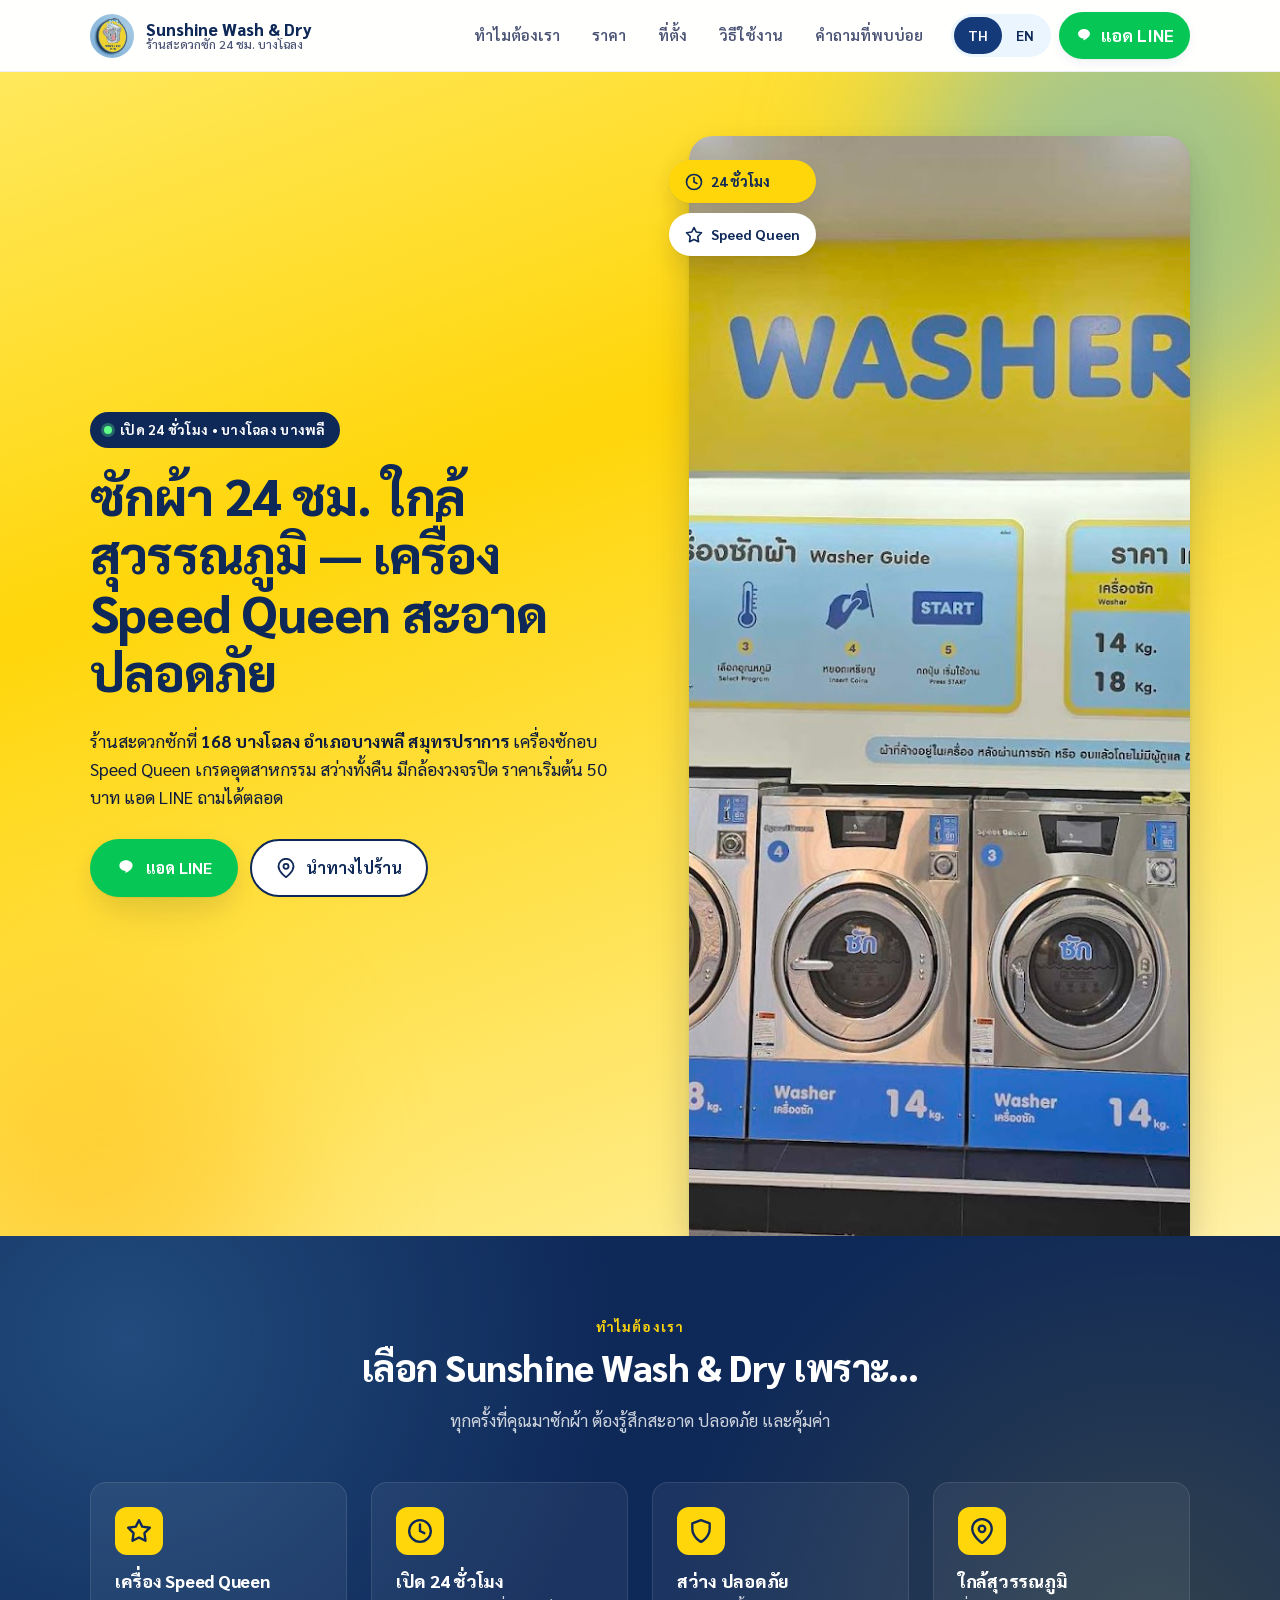
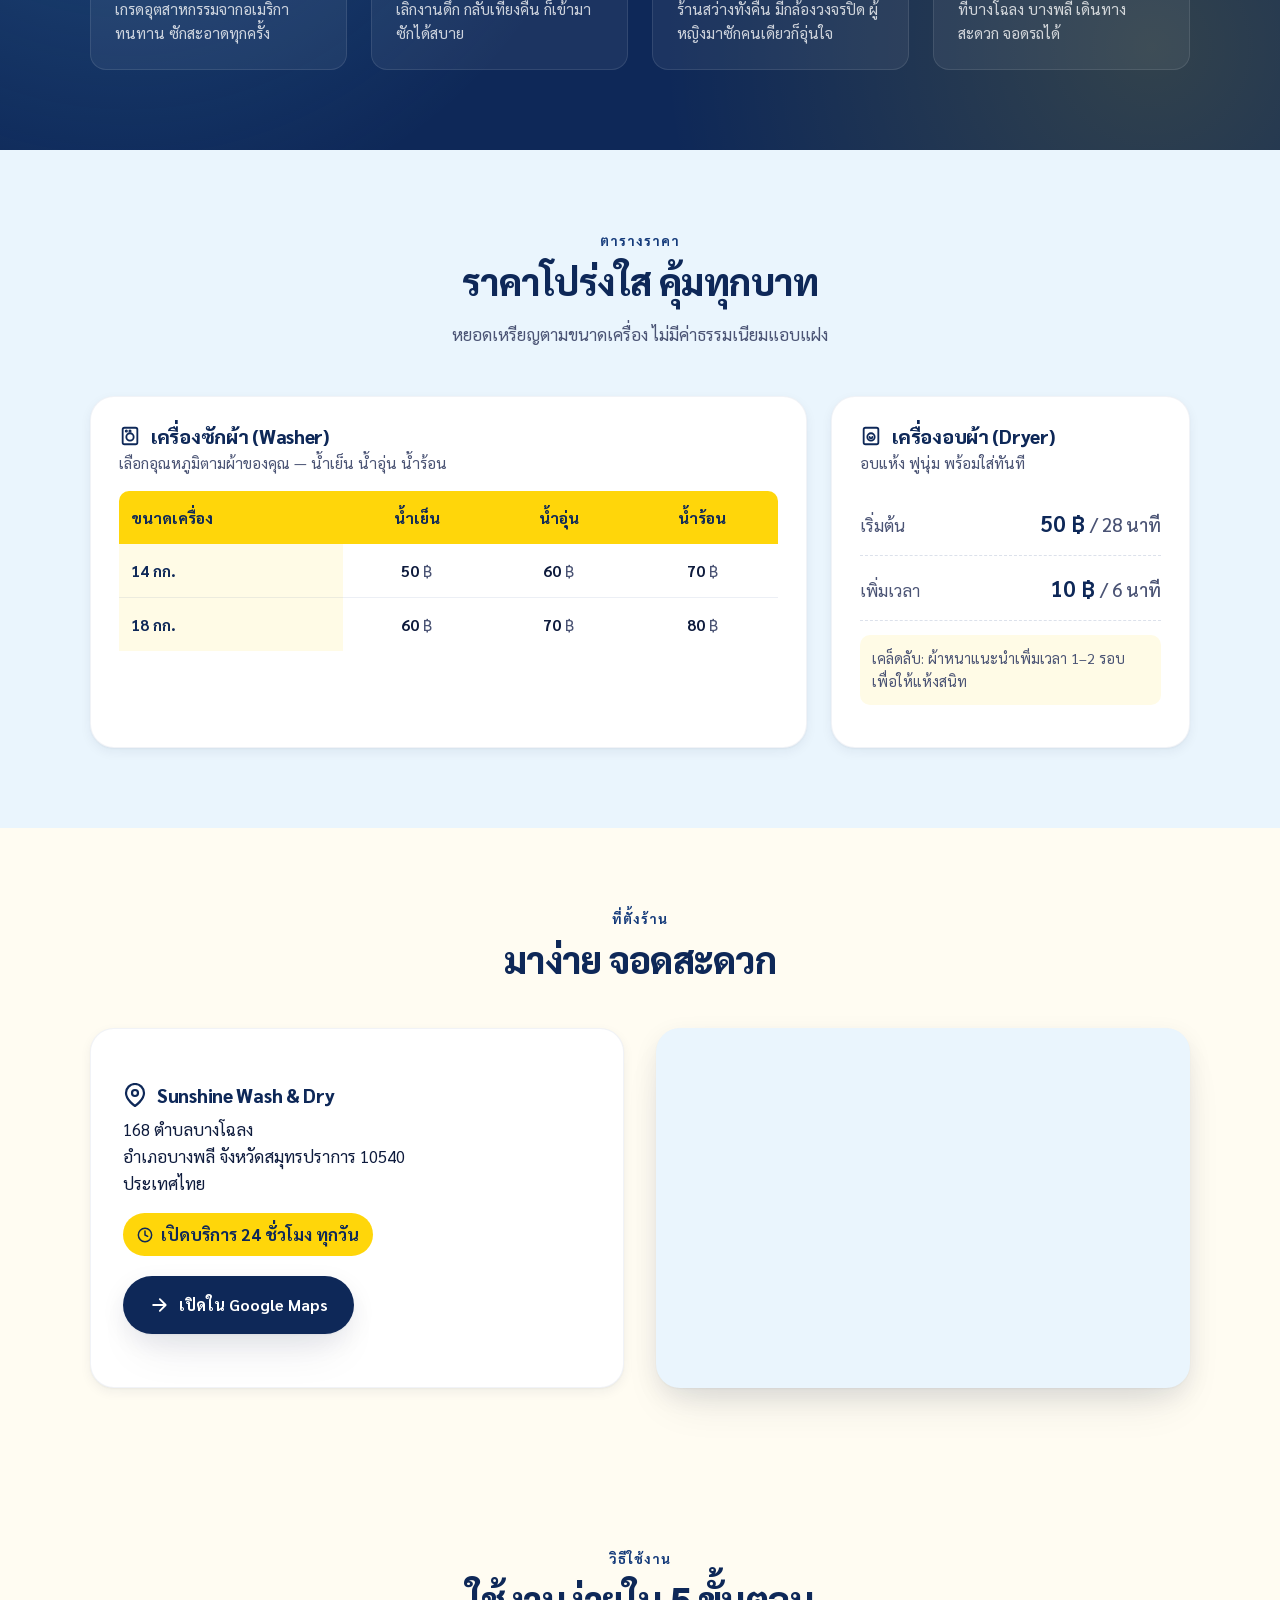
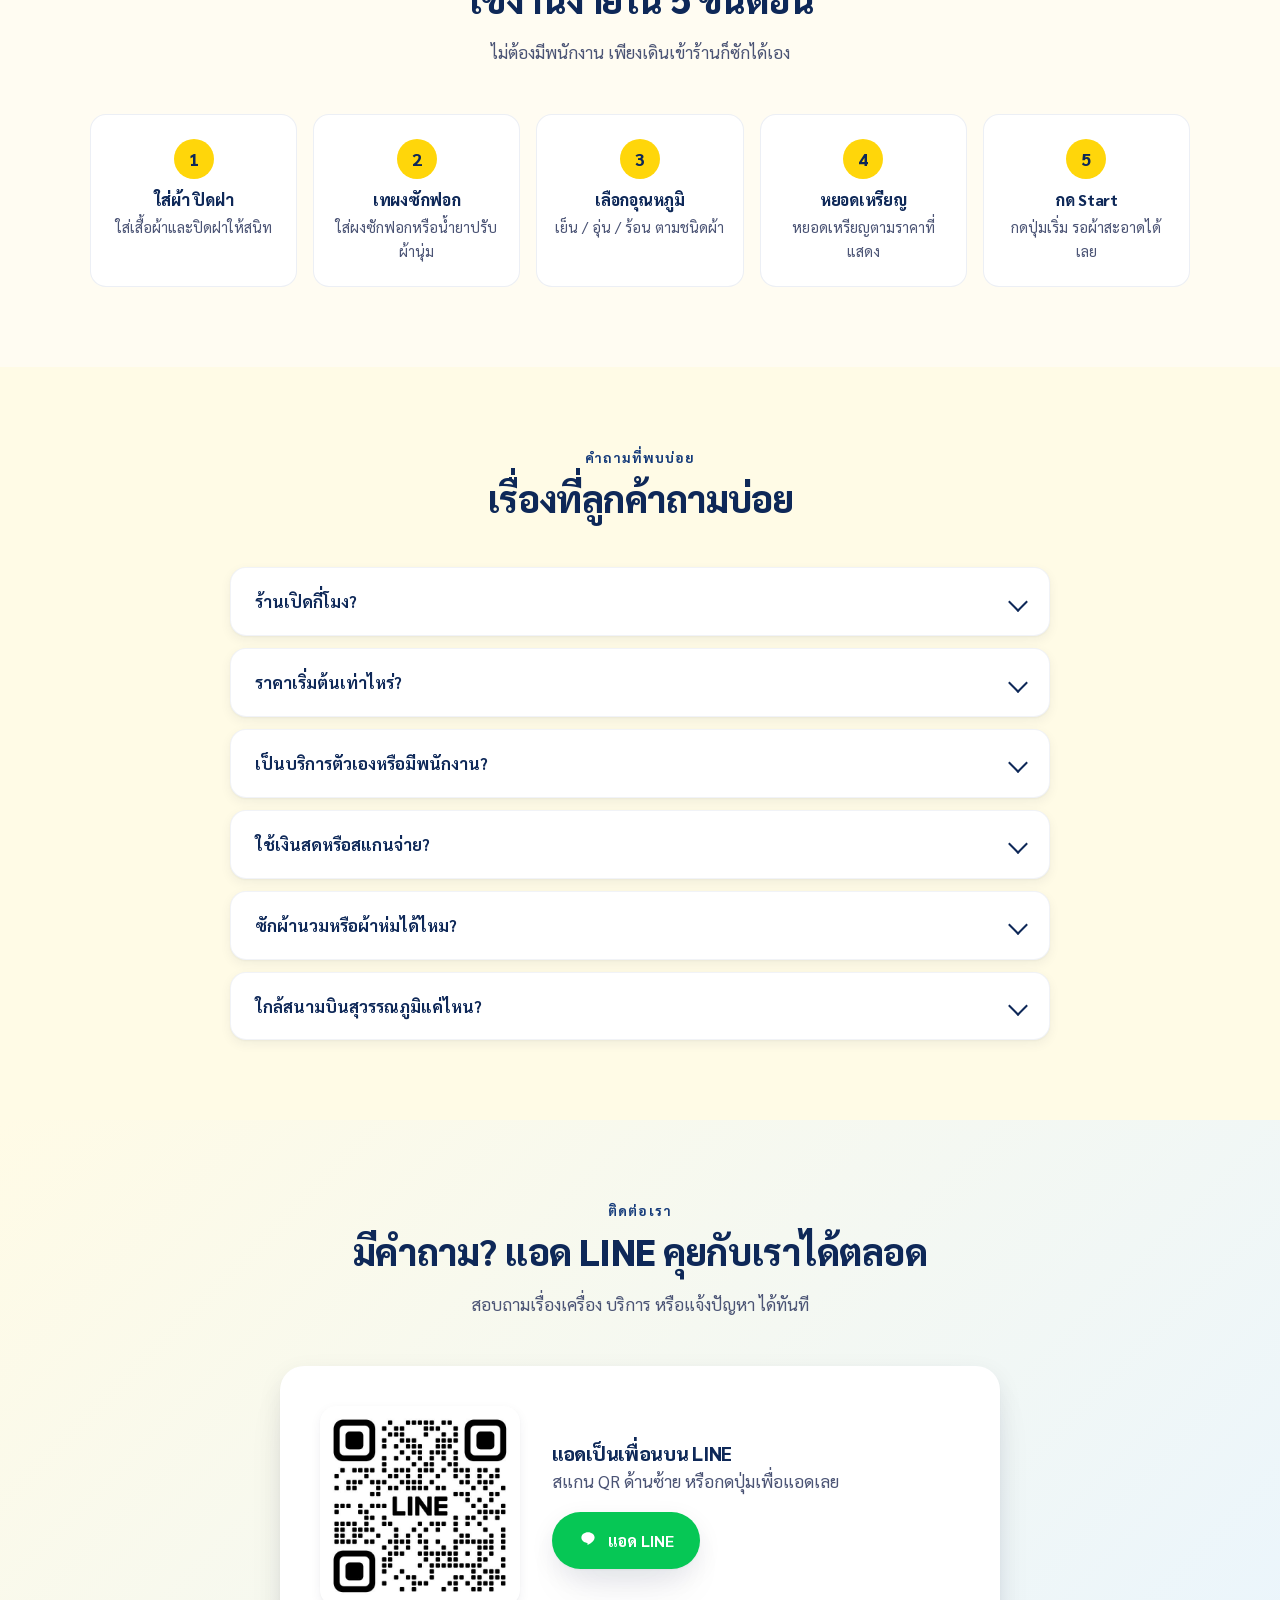
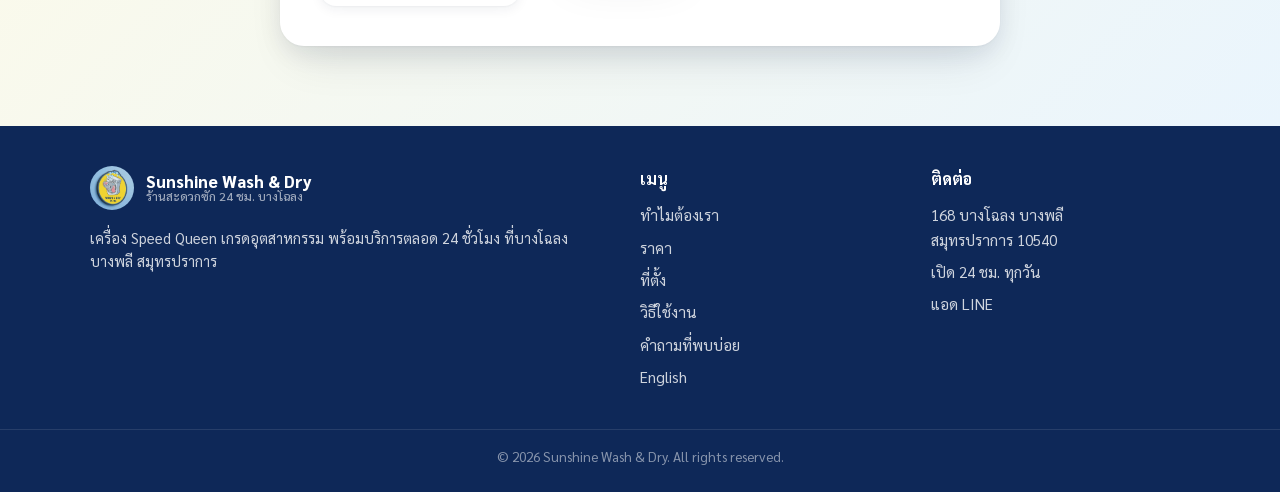
==== index.html @ fe027f1b "Use precise GBP coordinates and Maps share link - Update geo.position, ICBM, and JSON-LD GeoCoordina" ====
<!doctype html>
<html lang="th">
<head>
  <meta charset="utf-8" />
  <meta name="viewport" content="width=device-width, initial-scale=1" />

  <title>ร้านสะดวกซัก 24 ชม. บางโฉลง บางพลี | Sunshine Wash & Dry</title>
  <meta name="description" content="ร้านสะดวกซัก Sunshine Wash & Dry เปิด 24 ชั่วโมง ที่บางโฉลง บางพลี สมุทรปราการ ใกล้สนามบินสุวรรณภูมิ เครื่อง Speed Queen ราคาเริ่ม 50 บาท แอด LINE ได้ทันที" />
  <link rel="canonical" href="https://sunshine-wash-and-dry.cclaundrysystem.com/" />
  <link rel="alternate" hreflang="th" href="https://sunshine-wash-and-dry.cclaundrysystem.com/" />
  <link rel="alternate" hreflang="en" href="https://sunshine-wash-and-dry.cclaundrysystem.com/en/" />
  <link rel="alternate" hreflang="x-default" href="https://sunshine-wash-and-dry.cclaundrysystem.com/" />

  <!-- Geo signals for local SEO -->
  <meta name="geo.region" content="TH-11" />
  <meta name="geo.placename" content="Bang Phli, Samut Prakan" />
  <meta name="geo.position" content="13.6250433;100.726129" />
  <meta name="ICBM" content="13.6250433, 100.726129" />

  <!-- Open Graph -->
  <meta property="og:type" content="business.business" />
  <meta property="og:locale" content="th_TH" />
  <meta property="og:locale:alternate" content="en_US" />
  <meta property="og:title" content="ร้านสะดวกซัก 24 ชม. บางโฉลง บางพลี — Sunshine Wash & Dry" />
  <meta property="og:description" content="เครื่องซักอบผ้า Speed Queen 24 ชั่วโมง ที่บางโฉลง บางพลี สมุทรปราการ ราคาเริ่มต้น 50 บาท" />
  <meta property="og:url" content="https://sunshine-wash-and-dry.cclaundrysystem.com/" />
  <meta property="og:image" content="https://sunshine-wash-and-dry.cclaundrysystem.com/assets/storefront.jpg" />
  <meta property="og:image:width" content="1500" />
  <meta property="og:image:height" content="1100" />
  <meta property="og:site_name" content="Sunshine Wash & Dry" />

  <meta name="twitter:card" content="summary_large_image" />
  <meta name="twitter:title" content="ร้านสะดวกซัก 24 ชม. บางโฉลง บางพลี" />
  <meta name="twitter:description" content="ร้านสะดวกซัก เปิด 24 ชั่วโมง ที่บางโฉลง บางพลี สมุทรปราการ" />
  <meta name="twitter:image" content="https://sunshine-wash-and-dry.cclaundrysystem.com/assets/storefront.jpg" />

  <meta name="theme-color" content="#FFD60A" />
  <link rel="icon" type="image/jpeg" href="/assets/logo.jpg" />
  <link rel="apple-touch-icon" href="/assets/logo.jpg" />

  <!-- Fonts: preload to avoid render-blocking -->
  <link rel="preconnect" href="https://fonts.googleapis.com">
  <link rel="preconnect" href="https://fonts.gstatic.com" crossorigin>
  <link rel="preload" as="style" href="https://fonts.googleapis.com/css2?family=Sarabun:wght@400;600;700;800&display=swap" onload="this.onload=null;this.rel='stylesheet'">
  <noscript><link rel="stylesheet" href="https://fonts.googleapis.com/css2?family=Sarabun:wght@400;600;700;800&display=swap"></noscript>

  <link rel="stylesheet" href="/styles.css" />

  <!-- LocalBusiness JSON-LD -->
  <script type="application/ld+json">
  {
    "@context": "https://schema.org",
    "@type": "LaundryOrDryCleaner",
    "@id": "https://sunshine-wash-and-dry.cclaundrysystem.com/#business",
    "name": "Sunshine Wash & Dry",
    "alternateName": "ร้านสะดวกซัก Sunshine Wash & Dry",
    "image": "https://sunshine-wash-and-dry.cclaundrysystem.com/assets/storefront.jpg",
    "logo": "https://sunshine-wash-and-dry.cclaundrysystem.com/assets/logo.jpg",
    "url": "https://sunshine-wash-and-dry.cclaundrysystem.com/",
    "priceRange": "฿50–฿80",
    "currenciesAccepted": "THB",
    "paymentAccepted": "Cash, Coins",
    "address": {
      "@type": "PostalAddress",
      "streetAddress": "168 Bang Chalong",
      "addressLocality": "Bang Phli",
      "addressRegion": "Samut Prakan",
      "postalCode": "10540",
      "addressCountry": "TH"
    },
    "geo": {
      "@type": "GeoCoordinates",
      "latitude": 13.6250433,
      "longitude": 100.726129
    },
    "areaServed": [
      { "@type": "AdministrativeArea", "name": "Bang Phli District" },
      { "@type": "AdministrativeArea", "name": "Samut Prakan" },
      { "@type": "Place", "name": "Suvarnabhumi Airport" }
    ],
    "openingHoursSpecification": [{
      "@type": "OpeningHoursSpecification",
      "dayOfWeek": ["Monday","Tuesday","Wednesday","Thursday","Friday","Saturday","Sunday"],
      "opens": "00:00",
      "closes": "23:59"
    }],
    "contactPoint": {
      "@type": "ContactPoint",
      "contactType": "customer service",
      "url": "https://lin.ee/V77IMtH",
      "availableLanguage": ["th","en"]
    },
    "sameAs": ["https://lin.ee/V77IMtH"],
    "hasOfferCatalog": {
      "@type": "OfferCatalog",
      "name": "Self-service laundry",
      "itemListElement": [
        { "@type": "Offer", "name": "เครื่องซักผ้า 14 กก. (น้ำเย็น)", "price": "50", "priceCurrency": "THB" },
        { "@type": "Offer", "name": "เครื่องซักผ้า 14 กก. (น้ำอุ่น)", "price": "60", "priceCurrency": "THB" },
        { "@type": "Offer", "name": "เครื่องซักผ้า 14 กก. (น้ำร้อน)", "price": "70", "priceCurrency": "THB" },
        { "@type": "Offer", "name": "เครื่องซักผ้า 18 กก. (น้ำเย็น)", "price": "60", "priceCurrency": "THB" },
        { "@type": "Offer", "name": "เครื่องซักผ้า 18 กก. (น้ำอุ่น)", "price": "70", "priceCurrency": "THB" },
        { "@type": "Offer", "name": "เครื่องซักผ้า 18 กก. (น้ำร้อน)", "price": "80", "priceCurrency": "THB" },
        { "@type": "Offer", "name": "เครื่องอบผ้า 28 นาที", "price": "50", "priceCurrency": "THB" }
      ]
    }
  }
  </script>

  <script type="application/ld+json">
  {
    "@context": "https://schema.org",
    "@type": "FAQPage",
    "mainEntity": [
      { "@type": "Question", "name": "ร้านเปิดกี่โมง?", "acceptedAnswer": { "@type": "Answer", "text": "เปิดให้บริการ 24 ชั่วโมง ทุกวัน ไม่มีวันหยุด สามารถเดินเข้ามาใช้บริการได้ตลอดเวลา" } },
      { "@type": "Question", "name": "ราคาเริ่มต้นเท่าไหร่?", "acceptedAnswer": { "@type": "Answer", "text": "เครื่องซักผ้า 14 กก. น้ำเย็น เริ่มต้น 50 บาท เครื่องอบผ้า 50 บาท ต่อ 28 นาที" } },
      { "@type": "Question", "name": "เป็นบริการตัวเองหรือมีพนักงาน?", "acceptedAnswer": { "@type": "Answer", "text": "เป็นร้านสะดวกซักแบบบริการตัวเอง 100% ไม่มีพนักงานประจำ ใช้งานง่ายตามขั้นตอนบนเครื่อง หากมีปัญหาแอด LINE สอบถามได้ทันที" } },
      { "@type": "Question", "name": "ใช้เงินสดหรือสแกนจ่าย?", "acceptedAnswer": { "@type": "Answer", "text": "เครื่องเป็นแบบหยอดเหรียญ ใช้เหรียญ 5 และ 10 บาท สามารถสอบถามวิธีแลกเหรียญได้ทาง LINE" } },
      { "@type": "Question", "name": "ซักผ้านวมหรือผ้าห่มได้ไหม?", "acceptedAnswer": { "@type": "Answer", "text": "ได้ แนะนำใช้เครื่องขนาด 18 กก. สำหรับผ้านวมและผ้าห่ม เพื่อให้สะอาดและกระจายตัวได้ดี" } },
      { "@type": "Question", "name": "ใกล้สนามบินสุวรรณภูมิแค่ไหน?", "acceptedAnswer": { "@type": "Answer", "text": "ร้านอยู่ที่บางโฉลง อำเภอบางพลี ขับรถจากสนามบินสุวรรณภูมิประมาณ 15 นาที สะดวกสำหรับนักเดินทางและพนักงานสายการบิน" } }
    ]
  }
  </script>
</head>
<body>

<!-- SVG sprite (defined once, reused via <use>) -->
<svg class="icon-svg" xmlns="http://www.w3.org/2000/svg" aria-hidden="true">
  <symbol id="i-line" viewBox="0 0 24 24"><path fill="currentColor" d="M19.952 9.114c0-3.553-3.563-6.444-7.946-6.444-4.382 0-7.945 2.891-7.945 6.444 0 3.184 2.825 5.85 6.64 6.355.259.056.61.17.7.39.08.2.052.512.026.715l-.114.683c-.034.2-.16.789.69.43.85-.358 4.587-2.704 6.255-4.628 1.151-1.262 1.694-2.541 1.694-3.945z"/></symbol>
  <symbol id="i-clock" viewBox="0 0 24 24" fill="none" stroke="currentColor" stroke-width="2.2" stroke-linecap="round"><circle cx="12" cy="12" r="10"/><path d="M12 6v6l4 2"/></symbol>
  <symbol id="i-pin" viewBox="0 0 24 24" fill="none" stroke="currentColor" stroke-width="2.2" stroke-linecap="round" stroke-linejoin="round"><path d="M21 10c0 7-9 13-9 13S3 17 3 10a9 9 0 1 1 18 0z"/><circle cx="12" cy="10" r="3"/></symbol>
  <symbol id="i-star" viewBox="0 0 24 24" fill="none" stroke="currentColor" stroke-width="2.2" stroke-linecap="round" stroke-linejoin="round"><path d="M12 2l3 6 7 1-5 5 1 7-6-3-6 3 1-7-5-5 7-1 3-6z"/></symbol>
  <symbol id="i-shield" viewBox="0 0 24 24" fill="none" stroke="currentColor" stroke-width="2.2" stroke-linecap="round" stroke-linejoin="round"><path d="M12 22s8-4 8-12V5l-8-3-8 3v5c0 8 8 12 8 12z"/></symbol>
  <symbol id="i-arrow" viewBox="0 0 24 24" fill="none" stroke="currentColor" stroke-width="2.2" stroke-linecap="round" stroke-linejoin="round"><path d="M5 12h14M13 5l7 7-7 7"/></symbol>
  <symbol id="i-menu" viewBox="0 0 24 24" fill="none" stroke="currentColor" stroke-width="2.4" stroke-linecap="round"><path d="M4 6h16M4 12h16M4 18h16"/></symbol>
  <symbol id="i-washer" viewBox="0 0 24 24" fill="none" stroke="currentColor" stroke-width="2" stroke-linecap="round" stroke-linejoin="round"><rect x="4" y="3" width="16" height="18" rx="2"/><circle cx="12" cy="13" r="4"/><circle cx="8" cy="6.5" r=".7" fill="currentColor"/><circle cx="12" cy="6.5" r=".7" fill="currentColor"/></symbol>
  <symbol id="i-dryer" viewBox="0 0 24 24" fill="none" stroke="currentColor" stroke-width="2" stroke-linecap="round" stroke-linejoin="round"><rect x="4" y="3" width="16" height="18" rx="2"/><circle cx="12" cy="13" r="4"/><path d="M10.5 13a1.5 1.5 0 0 0 3 0"/></symbol>
</svg>

<header class="site-header">
  <div class="container">
    <a class="brand" href="/" aria-label="Sunshine Wash & Dry หน้าแรก">
      <img src="/assets/logo.jpg" alt="โลโก้ Sunshine Wash & Dry ร้านสะดวกซัก บางโฉลง" width="44" height="44" />
      <div class="brand-name">Sunshine Wash & Dry<small>ร้านสะดวกซัก 24 ชม. บางโฉลง</small></div>
    </a>

    <nav class="nav" aria-label="เมนูหลัก">
      <div class="nav-links">
        <a href="#why">ทำไมต้องเรา</a>
        <a href="#pricing">ราคา</a>
        <a href="#location">ที่ตั้ง</a>
        <a href="#how">วิธีใช้งาน</a>
        <a href="#faq">คำถามที่พบบ่อย</a>
      </div>
      <div class="nav-cta-wrap">
        <div class="lang-switch" role="group" aria-label="เลือกภาษา">
          <a href="/" class="is-active" hreflang="th">TH</a>
          <a href="/en/" hreflang="en">EN</a>
        </div>
        <a class="cta-line" href="https://lin.ee/V77IMtH" target="_blank" rel="noopener">
          <svg aria-hidden="true"><use href="#i-line"/></svg>
          แอด LINE
        </a>
        <button class="menu-toggle" aria-label="เปิดเมนู" aria-expanded="false">
          <svg aria-hidden="true"><use href="#i-menu"/></svg>
        </button>
      </div>
    </nav>
  </div>
</header>

<main>
  <!-- HERO -->
  <section class="hero">
    <div class="container">
      <div class="hero-content">
        <span class="eyebrow"><span class="dot"></span> เปิด 24 ชั่วโมง • บางโฉลง บางพลี</span>
        <h1>ซักผ้า 24 ชม. ใกล้สุวรรณภูมิ — เครื่อง Speed Queen สะอาด ปลอดภัย</h1>
        <p class="lead">ร้านสะดวกซักที่ <strong>168 บางโฉลง อำเภอบางพลี สมุทรปราการ</strong> เครื่องซักอบ Speed Queen เกรดอุตสาหกรรม สว่างทั้งคืน มีกล้องวงจรปิด ราคาเริ่มต้น 50 บาท แอด LINE ถามได้ตลอด</p>
        <div class="hero-ctas">
          <a class="btn btn-line" href="https://lin.ee/V77IMtH" target="_blank" rel="noopener">
            <svg aria-hidden="true"><use href="#i-line"/></svg>
            แอด LINE
          </a>
          <a class="btn btn-outline" href="#location">
            <svg aria-hidden="true"><use href="#i-pin"/></svg>
            นำทางไปร้าน
          </a>
        </div>
      </div>

      <div class="hero-image">
        <div class="hero-badges">
          <span class="badge yellow"><svg aria-hidden="true"><use href="#i-clock"/></svg>24 ชั่วโมง</span>
          <span class="badge"><svg aria-hidden="true"><use href="#i-star"/></svg>Speed Queen</span>
        </div>
        <img src="/assets/storefront.jpg" alt="เครื่องซักผ้า Speed Queen ภายในร้าน Sunshine Wash & Dry บางโฉลง บางพลี" width="1500" height="1100" loading="eager" fetchpriority="high" />
      </div>
    </div>
  </section>

  <!-- WHY US (moved up — trust before mechanics) -->
  <section id="why" class="why">
    <div class="container">
      <div class="section-head">
        <div class="kicker">ทำไมต้องเรา</div>
        <h2>เลือก Sunshine Wash & Dry เพราะ…</h2>
        <p>ทุกครั้งที่คุณมาซักผ้า ต้องรู้สึกสะอาด ปลอดภัย และคุ้มค่า</p>
      </div>
      <div class="why-grid">
        <div class="feature">
          <div class="icon"><svg aria-hidden="true"><use href="#i-star"/></svg></div>
          <h3>เครื่อง Speed Queen</h3>
          <p>เกรดอุตสาหกรรมจากอเมริกา ทนทาน ซักสะอาดทุกครั้ง</p>
        </div>
        <div class="feature">
          <div class="icon"><svg aria-hidden="true"><use href="#i-clock"/></svg></div>
          <h3>เปิด 24 ชั่วโมง</h3>
          <p>เลิกงานดึก กลับเที่ยงคืน ก็เข้ามาซักได้สบาย</p>
        </div>
        <div class="feature">
          <div class="icon"><svg aria-hidden="true"><use href="#i-shield"/></svg></div>
          <h3>สว่าง ปลอดภัย</h3>
          <p>ร้านสว่างทั้งคืน มีกล้องวงจรปิด ผู้หญิงมาซักคนเดียวก็อุ่นใจ</p>
        </div>
        <div class="feature">
          <div class="icon"><svg aria-hidden="true"><use href="#i-pin"/></svg></div>
          <h3>ใกล้สุวรรณภูมิ</h3>
          <p>ที่บางโฉลง บางพลี เดินทางสะดวก จอดรถได้</p>
        </div>
      </div>
    </div>
  </section>

  <!-- PRICING -->
  <section id="pricing" class="pricing">
    <div class="container">
      <div class="section-head">
        <div class="kicker">ตารางราคา</div>
        <h2>ราคาโปร่งใส คุ้มทุกบาท</h2>
        <p>หยอดเหรียญตามขนาดเครื่อง ไม่มีค่าธรรมเนียมแอบแฝง</p>
      </div>

      <div class="pricing-grid">
        <div class="price-card">
          <h3><svg width="22" height="22" aria-hidden="true"><use href="#i-washer"/></svg> เครื่องซักผ้า (Washer)</h3>
          <p class="sub">เลือกอุณหภูมิตามผ้าของคุณ — น้ำเย็น น้ำอุ่น น้ำร้อน</p>
          <table class="price-table">
            <thead>
              <tr><th>ขนาดเครื่อง</th><th>น้ำเย็น</th><th>น้ำอุ่น</th><th>น้ำร้อน</th></tr>
            </thead>
            <tbody>
              <tr><td>14 กก.</td><td><span class="baht">50</span></td><td><span class="baht">60</span></td><td><span class="baht">70</span></td></tr>
              <tr><td>18 กก.</td><td><span class="baht">60</span></td><td><span class="baht">70</span></td><td><span class="baht">80</span></td></tr>
            </tbody>
          </table>
        </div>

        <div class="price-card dryer-card">
          <h3><svg width="22" height="22" aria-hidden="true"><use href="#i-dryer"/></svg> เครื่องอบผ้า (Dryer)</h3>
          <p class="sub">อบแห้ง ฟูนุ่ม พร้อมใส่ทันที</p>
          <div class="dryer-row">
            <span>เริ่มต้น</span>
            <strong>50 ฿ <small style="font-weight:500;color:var(--ink-soft);">/ 28 นาที</small></strong>
          </div>
          <div class="dryer-row">
            <span>เพิ่มเวลา</span>
            <strong>10 ฿ <small style="font-weight:500;color:var(--ink-soft);">/ 6 นาที</small></strong>
          </div>
          <p class="dryer-note">เคล็ดลับ: ผ้าหนาแนะนำเพิ่มเวลา 1–2 รอบ เพื่อให้แห้งสนิท</p>
        </div>
      </div>
    </div>
  </section>

  <!-- LOCATION -->
  <section id="location">
    <div class="container">
      <div class="section-head">
        <div class="kicker">ที่ตั้งร้าน</div>
        <h2>มาง่าย จอดสะดวก</h2>
      </div>

      <div class="location-grid">
        <div class="location-info">
          <h3><svg width="24" height="24" aria-hidden="true"><use href="#i-pin"/></svg> Sunshine Wash & Dry</h3>
          <p class="address">
            168 ตำบลบางโฉลง<br />
            อำเภอบางพลี จังหวัดสมุทรปราการ 10540<br />
            ประเทศไทย
          </p>
          <span class="hours"><svg width="16" height="16" aria-hidden="true"><use href="#i-clock"/></svg> เปิดบริการ 24 ชั่วโมง ทุกวัน</span>
          <div>
            <a class="btn btn-primary" href="https://maps.app.goo.gl/qasTNTg1pb59pZQq6" target="_blank" rel="noopener">
              <svg aria-hidden="true"><use href="#i-arrow"/></svg> เปิดใน Google Maps
            </a>
          </div>
        </div>
        <div class="map-embed">
          <iframe
            src="https://www.google.com/maps?q=13.6250433,100.726129+(Sunshine+Wash+%26+Dry)&output=embed"
            loading="lazy" referrerpolicy="no-referrer-when-downgrade"
            title="แผนที่ Sunshine Wash & Dry บางโฉลง บางพลี สมุทรปราการ"
            allowfullscreen></iframe>
        </div>
      </div>
    </div>
  </section>

  <!-- HOW IT WORKS -->
  <section id="how">
    <div class="container">
      <div class="section-head">
        <div class="kicker">วิธีใช้งาน</div>
        <h2>ใช้งานง่ายใน 5 ขั้นตอน</h2>
        <p>ไม่ต้องมีพนักงาน เพียงเดินเข้าร้านก็ซักได้เอง</p>
      </div>
      <div class="steps">
        <div class="step"><div class="step-num">1</div><h3>ใส่ผ้า ปิดฝา</h3><p>ใส่เสื้อผ้าและปิดฝาให้สนิท</p></div>
        <div class="step"><div class="step-num">2</div><h3>เทผงซักฟอก</h3><p>ใส่ผงซักฟอกหรือน้ำยาปรับผ้านุ่ม</p></div>
        <div class="step"><div class="step-num">3</div><h3>เลือกอุณหภูมิ</h3><p>เย็น / อุ่น / ร้อน ตามชนิดผ้า</p></div>
        <div class="step"><div class="step-num">4</div><h3>หยอดเหรียญ</h3><p>หยอดเหรียญตามราคาที่แสดง</p></div>
        <div class="step"><div class="step-num">5</div><h3>กด Start</h3><p>กดปุ่มเริ่ม รอผ้าสะอาดได้เลย</p></div>
      </div>
    </div>
  </section>

  <!-- FAQ -->
  <section id="faq" class="faq">
    <div class="container">
      <div class="section-head">
        <div class="kicker">คำถามที่พบบ่อย</div>
        <h2>เรื่องที่ลูกค้าถามบ่อย</h2>
      </div>
      <div class="faq-list">
        <details class="faq-item"><summary>ร้านเปิดกี่โมง?</summary><div class="answer">เปิดให้บริการ 24 ชั่วโมง ทุกวัน ไม่มีวันหยุด สามารถเดินเข้ามาใช้บริการได้ตลอดเวลา</div></details>
        <details class="faq-item"><summary>ราคาเริ่มต้นเท่าไหร่?</summary><div class="answer">เครื่องซักผ้า 14 กก. น้ำเย็น เริ่มต้น 50 บาท เครื่องอบผ้า 50 บาทต่อ 28 นาที ดูตารางราคาเต็มในส่วน <a href="#pricing">ราคา</a></div></details>
        <details class="faq-item"><summary>เป็นบริการตัวเองหรือมีพนักงาน?</summary><div class="answer">เป็นร้านสะดวกซักแบบบริการตัวเอง 100% ไม่มีพนักงานประจำ ใช้งานง่ายตามขั้นตอนบนเครื่อง หากมีปัญหา <a href="https://lin.ee/V77IMtH" target="_blank" rel="noopener">แอด LINE</a> สอบถามได้ทันที</div></details>
        <details class="faq-item"><summary>ใช้เงินสดหรือสแกนจ่าย?</summary><div class="answer">เครื่องเป็นแบบหยอดเหรียญ ใช้เหรียญ 5 และ 10 บาท สามารถสอบถามวิธีแลกเหรียญได้ทาง LINE</div></details>
        <details class="faq-item"><summary>ซักผ้านวมหรือผ้าห่มได้ไหม?</summary><div class="answer">ได้ แนะนำใช้เครื่องขนาด 18 กก. สำหรับผ้านวมและผ้าห่ม เพื่อให้สะอาดและกระจายตัวได้ดี</div></details>
        <details class="faq-item"><summary>ใกล้สนามบินสุวรรณภูมิแค่ไหน?</summary><div class="answer">ร้านอยู่ที่บางโฉลง อำเภอบางพลี ขับรถจากสนามบินสุวรรณภูมิประมาณ 15 นาที สะดวกสำหรับนักเดินทางและพนักงานสายการบิน</div></details>
      </div>
    </div>
  </section>

  <!-- CONTACT -->
  <section id="contact" class="contact">
    <div class="container">
      <div class="section-head">
        <div class="kicker">ติดต่อเรา</div>
        <h2>มีคำถาม? แอด LINE คุยกับเราได้ตลอด</h2>
        <p>สอบถามเรื่องเครื่อง บริการ หรือแจ้งปัญหา ได้ทันที</p>
      </div>
      <div class="contact-card">
        <img class="contact-qr" src="/assets/line-qr.jpg" alt="QR Code สำหรับแอด Sunshine Wash & Dry บน LINE" width="200" height="200" loading="lazy" />
        <div>
          <h3>แอดเป็นเพื่อนบน LINE</h3>
          <p>สแกน QR ด้านซ้าย หรือกดปุ่มเพื่อแอดเลย</p>
          <a class="btn btn-line" href="https://lin.ee/V77IMtH" target="_blank" rel="noopener">
            <svg aria-hidden="true"><use href="#i-line"/></svg>
            แอด LINE
          </a>
        </div>
      </div>
    </div>
  </section>
</main>

<footer class="site-footer">
  <div class="container">
    <div>
      <a class="brand" href="/">
        <img src="/assets/logo.jpg" alt="โลโก้ Sunshine Wash & Dry" width="44" height="44" />
        <div class="brand-name">Sunshine Wash & Dry<small>ร้านสะดวกซัก 24 ชม. บางโฉลง</small></div>
      </a>
      <p style="margin-top: 16px; font-size: 0.92rem;">เครื่อง Speed Queen เกรดอุตสาหกรรม พร้อมบริการตลอด 24 ชั่วโมง ที่บางโฉลง บางพลี สมุทรปราการ</p>
    </div>
    <div>
      <h4>เมนู</h4>
      <ul>
        <li><a href="#why">ทำไมต้องเรา</a></li>
        <li><a href="#pricing">ราคา</a></li>
        <li><a href="#location">ที่ตั้ง</a></li>
        <li><a href="#how">วิธีใช้งาน</a></li>
        <li><a href="#faq">คำถามที่พบบ่อย</a></li>
        <li><a href="/en/">English</a></li>
      </ul>
    </div>
    <div>
      <h4>ติดต่อ</h4>
      <ul>
        <li>168 บางโฉลง บางพลี<br />สมุทรปราการ 10540</li>
        <li>เปิด 24 ชม. ทุกวัน</li>
        <li><a href="https://lin.ee/V77IMtH" target="_blank" rel="noopener">แอด LINE</a></li>
      </ul>
    </div>
  </div>
  <div class="copyright">© 2026 Sunshine Wash & Dry. All rights reserved.</div>
</footer>

<!-- Sticky mobile CTA bar (hidden on desktop) -->
<div class="mobile-cta" role="region" aria-label="ติดต่อด่วน">
  <div class="mobile-cta-inner">
    <a class="btn btn-line" href="https://lin.ee/V77IMtH" target="_blank" rel="noopener">
      <svg aria-hidden="true"><use href="#i-line"/></svg> แอด LINE
    </a>
    <a class="btn btn-outline" href="https://maps.app.goo.gl/qasTNTg1pb59pZQq6" target="_blank" rel="noopener">
      <svg aria-hidden="true"><use href="#i-pin"/></svg> นำทาง
    </a>
  </div>
</div>

<script src="/script.js" defer></script>
</body>
</html>
---- styles.css ----
/* Sunshine Wash & Dry — design tokens pulled from the storefront photo */
:root {
  --yellow: #FFD60A;
  --yellow-soft: #FFF1A8;
  --yellow-bg: #FFFBE6;
  --blue: #143A7A;
  --blue-deep: #0E2858;
  --blue-light: #5BB6E8;
  --blue-bg: #EAF5FD;
  --ink: #0E1B3D;
  --ink-soft: #4A5374;
  --paper: #FFFCF2;
  --white: #ffffff;
  --line-green: #06C755;
  --shadow-sm: 0 1px 2px rgba(14, 27, 61, 0.04), 0 4px 12px rgba(14, 27, 61, 0.06);
  --shadow-md: 0 1px 2px rgba(14, 27, 61, 0.04), 0 8px 24px rgba(14, 27, 61, 0.08), 0 24px 48px -16px rgba(14, 27, 61, 0.12);
  --shadow-lg: 0 2px 4px rgba(14, 27, 61, 0.06), 0 12px 32px rgba(14, 27, 61, 0.10), 0 32px 64px -20px rgba(14, 27, 61, 0.18);
  --radius: 16px;
  --radius-lg: 24px;
  --max-w: 1140px;
  --font-th: 'Sarabun', 'Noto Sans Thai', system-ui, -apple-system, sans-serif;
  --font-en: 'Inter', system-ui, -apple-system, 'Segoe UI', Roboto, sans-serif;
}

* { box-sizing: border-box; }
html { scroll-behavior: smooth; -webkit-text-size-adjust: 100%; }
body {
  margin: 0;
  font-family: var(--font-th);
  color: var(--ink);
  background: var(--paper);
  line-height: 1.6;
  font-size: 17px;
  -webkit-font-smoothing: antialiased;
}
html[lang="en"] body { font-family: var(--font-en); }
img { max-width: 100%; display: block; }
a { color: var(--blue); text-decoration: none; }
a:hover { color: var(--blue-deep); }
h1, h2, h3 { font-weight: 800; line-height: 1.15; color: var(--blue-deep); margin: 0 0 0.5em; letter-spacing: -0.015em; }
h1 { font-size: clamp(1.9rem, 5vw, 3.2rem); }
h2 { font-size: clamp(1.5rem, 3.4vw, 2.3rem); }
h3 { font-size: 1.2rem; }
p { margin: 0 0 1em; }

.container { max-width: var(--max-w); margin: 0 auto; padding: 0 20px; }

/* Focus-visible (accessible without nuking design) */
:focus-visible { outline: none; }
.btn:focus-visible, .nav-links a:focus-visible, .cta-line:focus-visible,
.lang-switch a:focus-visible, .menu-toggle:focus-visible,
a:focus-visible { outline: 3px solid var(--blue-light); outline-offset: 3px; border-radius: 4px; }

/* ========== HEADER ========== */
.site-header {
  position: sticky; top: 0; z-index: 50;
  background: rgba(255,255,255,0.92);
  border-bottom: 1px solid rgba(20, 58, 122, 0.08);
  backdrop-filter: saturate(180%) blur(10px);
  -webkit-backdrop-filter: saturate(180%) blur(10px);
}
.site-header .container {
  display: flex; align-items: center; justify-content: space-between;
  padding-top: 12px; padding-bottom: 12px; gap: 12px;
}
.brand { display: flex; align-items: center; gap: 12px; min-width: 0; }
.brand img { width: 44px; height: 44px; border-radius: 50%; flex-shrink: 0; }
.brand-name { font-weight: 800; color: var(--blue-deep); font-size: 1.05rem; line-height: 1.1; min-width: 0; }
.brand-name small { display: block; font-weight: 500; color: var(--ink-soft); font-size: 0.78rem; white-space: nowrap; overflow: hidden; text-overflow: ellipsis; }

.nav { display: flex; align-items: center; gap: 6px; }
.nav-links { display: flex; gap: 4px; }
.nav-links a { padding: 10px 14px; border-radius: 999px; font-weight: 600; color: var(--ink-soft); font-size: 0.95rem; transition: background-color 120ms ease, color 120ms ease; }
.nav-links a:hover { background: var(--blue-bg); color: var(--blue-deep); }

.lang-switch { display: inline-flex; background: var(--blue-bg); border-radius: 999px; padding: 3px; margin-left: 8px; }
.lang-switch a { padding: 8px 14px; border-radius: 999px; font-size: 0.85rem; font-weight: 700; color: var(--blue-deep); }
.lang-switch a.is-active { background: var(--blue); color: var(--white); }

.cta-line {
  display: inline-flex; align-items: center; gap: 8px;
  background: var(--line-green); color: var(--white); font-weight: 700;
  padding: 10px 16px; border-radius: 999px;
  box-shadow: var(--shadow-sm);
  transition: transform 160ms ease, box-shadow 160ms ease;
}
.cta-line:hover { color: var(--white); transform: translateY(-1px); box-shadow: var(--shadow-md); }
.cta-line svg { width: 18px; height: 18px; }

.menu-toggle { display: none; background: none; border: 0; padding: 8px; cursor: pointer; border-radius: 8px; }
.menu-toggle svg { width: 28px; height: 28px; color: var(--blue-deep); }
.nav-cta-wrap { display: flex; align-items: center; gap: 8px; }

@media (max-width: 820px) {
  .nav-links {
    display: none; position: absolute; top: 100%; left: 0; right: 0;
    background: var(--white); flex-direction: column; padding: 12px 20px;
    border-bottom: 1px solid rgba(20,58,122,0.08); gap: 0;
    box-shadow: var(--shadow-sm);
  }
  .nav-links.is-open { display: flex; }
  .nav-links a { padding: 14px 8px; border-radius: 8px; font-size: 1rem; }
  .menu-toggle { display: inline-flex; }
  .cta-line { display: none; } /* sticky bottom bar replaces this */
  .brand-name small { display: none; }
}

/* ========== HERO ========== */
.hero {
  position: relative; overflow: hidden;
  background: linear-gradient(160deg, #FFE85C 0%, var(--yellow) 35%, var(--yellow-soft) 100%);
  padding: 64px 0 0;
}
/* mesh gradient blobs */
.hero::before, .hero::after {
  content: ""; position: absolute; pointer-events: none; z-index: 0;
  filter: blur(80px); opacity: 0.55; border-radius: 50%;
}
.hero::before { width: 480px; height: 480px; background: var(--blue-light); top: -120px; right: -100px; }
.hero::after { width: 360px; height: 360px; background: #FFB300; bottom: -120px; left: -80px; opacity: 0.4; }
.hero .container { display: grid; grid-template-columns: 1.1fr 1fr; gap: 48px; align-items: center; position: relative; z-index: 1; }
.hero-content { padding-bottom: 64px; }
.eyebrow {
  display: inline-flex; align-items: center; gap: 8px;
  background: var(--blue-deep); color: var(--white);
  padding: 7px 14px; border-radius: 999px;
  font-size: 0.85rem; font-weight: 700; letter-spacing: 0.02em;
  margin-bottom: 18px;
}
.eyebrow .dot { width: 8px; height: 8px; border-radius: 50%; background: #5fff8a; box-shadow: 0 0 0 3px rgba(95,255,138,0.3); }
@media (prefers-reduced-motion: no-preference) {
  .eyebrow .dot { animation: pulse 2s ease-in-out infinite; }
  @keyframes pulse {
    0%, 100% { box-shadow: 0 0 0 3px rgba(95,255,138,0.3); }
    50% { box-shadow: 0 0 0 6px rgba(95,255,138,0.15); }
  }
}
.hero h1 { color: var(--blue-deep); }
.hero .lead { font-size: 1.1rem; color: var(--ink); max-width: 540px; margin-bottom: 28px; }
.hero-ctas { display: flex; flex-wrap: wrap; gap: 12px; }
.btn {
  display: inline-flex; align-items: center; justify-content: center; gap: 10px;
  padding: 14px 24px; border-radius: 999px; font-weight: 700; font-size: 1rem;
  border: 2px solid transparent; cursor: pointer;
  transition: transform 160ms ease, box-shadow 160ms ease, background-color 160ms ease, color 160ms ease;
  min-height: 48px;
}
.btn svg { width: 20px; height: 20px; flex-shrink: 0; }
.btn-primary { background: var(--blue-deep); color: var(--white); box-shadow: var(--shadow-md); }
.btn-primary:hover { color: var(--white); transform: translateY(-2px); box-shadow: var(--shadow-lg); }
.btn-line { background: var(--line-green); color: var(--white); box-shadow: var(--shadow-md); }
.btn-line:hover { color: var(--white); transform: translateY(-2px); box-shadow: var(--shadow-lg); }
.btn-outline { background: var(--white); color: var(--blue-deep); border-color: var(--blue-deep); }
.btn-outline:hover { background: var(--blue-deep); color: var(--white); }

.hero-image { position: relative; align-self: end; padding-bottom: 0; }
.hero-image img {
  border-radius: var(--radius-lg) var(--radius-lg) 0 0;
  box-shadow: var(--shadow-lg);
  aspect-ratio: 4 / 3;
  object-fit: cover;
}
.hero-badges {
  position: absolute; left: -20px; top: 24px;
  display: flex; flex-direction: column; gap: 10px; z-index: 2;
}
.badge {
  background: var(--white); color: var(--blue-deep);
  padding: 10px 16px; border-radius: 999px;
  font-weight: 700; font-size: 0.9rem;
  box-shadow: var(--shadow-md);
  display: flex; align-items: center; gap: 8px;
}
.badge.yellow { background: var(--yellow); }
.badge svg { width: 18px; height: 18px; }

@media (max-width: 820px) {
  .hero { padding-top: 24px; }
  .hero .container { grid-template-columns: 1fr; gap: 20px; }
  .hero-content { padding-bottom: 0; text-align: center; }
  .hero-content .eyebrow, .hero-content .hero-ctas { margin-left: auto; margin-right: auto; }
  .hero-content .hero-ctas { justify-content: center; }
  .hero .lead { margin-left: auto; margin-right: auto; font-size: 1rem; }
  .hero-image img { aspect-ratio: 16/10; max-height: 280px; }
  .hero-badges { left: 12px; top: 12px; }
  .badge { font-size: 0.78rem; padding: 7px 12px; }
}

/* ========== SECTIONS ========== */
section { padding: 80px 0; }
.section-head { text-align: center; max-width: 720px; margin: 0 auto 48px; }
.section-head .kicker { color: var(--blue); font-weight: 700; text-transform: uppercase; letter-spacing: 0.08em; font-size: 0.85rem; margin-bottom: 8px; }
.section-head p { color: var(--ink-soft); font-size: 1.05rem; }
@media (max-width: 820px) { section { padding: 56px 0; } .section-head { margin-bottom: 32px; } }

/* ========== WHY US (now P2 — moved up for trust-first) ========== */
.why { background: var(--blue-deep); color: var(--white); position: relative; overflow: hidden; }
.why::before {
  content: ""; position: absolute; inset: 0;
  background: radial-gradient(circle at 10% 20%, rgba(91, 182, 232, 0.25) 0%, transparent 40%),
              radial-gradient(circle at 90% 80%, rgba(255, 214, 10, 0.15) 0%, transparent 40%);
  pointer-events: none;
}
.why .container { position: relative; }
.why .section-head h2 { color: var(--white); }
.why .section-head .kicker { color: var(--yellow); }
.why .section-head p { color: rgba(255,255,255,0.8); }
.why-grid { display: grid; grid-template-columns: repeat(4, 1fr); gap: 24px; }
@media (max-width: 820px) { .why-grid { grid-template-columns: repeat(2, 1fr); gap: 16px; } }
@media (max-width: 480px) { .why-grid { grid-template-columns: 1fr; } }
.feature {
  background: rgba(255, 255, 255, 0.06); border: 1px solid rgba(255, 255, 255, 0.1);
  border-radius: var(--radius); padding: 24px;
  transition: transform 200ms ease, background-color 200ms ease;
}
.feature:hover { transform: translateY(-4px); background: rgba(255,255,255,0.1); }
.feature .icon {
  width: 48px; height: 48px; border-radius: 12px; background: var(--yellow);
  display: flex; align-items: center; justify-content: center; margin-bottom: 16px;
}
.feature .icon svg { width: 26px; height: 26px; color: var(--blue-deep); }
.feature h3 { color: var(--white); font-size: 1.1rem; margin-bottom: 6px; }
.feature p { color: rgba(255,255,255,0.78); font-size: 0.95rem; margin: 0; }

/* ========== PRICING ========== */
.pricing { background: var(--blue-bg); }
.pricing-grid { display: grid; grid-template-columns: 2fr 1fr; gap: 24px; }
@media (max-width: 820px) { .pricing-grid { grid-template-columns: 1fr; } }

.price-card {
  background: var(--white); border-radius: var(--radius-lg);
  padding: 28px; box-shadow: var(--shadow-sm);
  border: 1px solid rgba(20, 58, 122, 0.06);
  transition: transform 200ms ease, box-shadow 200ms ease;
}
.price-card:hover { transform: translateY(-3px); box-shadow: var(--shadow-md); }
.price-card h3 { color: var(--blue-deep); margin-bottom: 4px; display: flex; align-items: center; gap: 10px; }
.price-card .sub { color: var(--ink-soft); font-size: 0.95rem; margin-bottom: 16px; }

.price-table { width: 100%; border-collapse: separate; border-spacing: 0; font-size: 0.98rem; }
.price-table th, .price-table td { padding: 14px 12px; text-align: center; }
.price-table th { background: var(--yellow); color: var(--blue-deep); font-weight: 700; }
.price-table th:first-child { border-top-left-radius: 10px; text-align: left; }
.price-table th:last-child { border-top-right-radius: 10px; }
.price-table td { border-bottom: 1px solid rgba(20, 58, 122, 0.08); }
.price-table tr:last-child td { border-bottom: 0; }
.price-table td:first-child { text-align: left; font-weight: 700; color: var(--blue-deep); background: var(--yellow-bg); }
.price-table .baht { color: var(--ink); font-weight: 700; }
.price-table .baht::after { content: " ฿"; color: var(--ink-soft); font-weight: 500; }

.dryer-card .dryer-row {
  display: flex; align-items: baseline; justify-content: space-between;
  padding: 14px 0; border-bottom: 1px dashed rgba(20, 58, 122, 0.15);
}
.dryer-card .dryer-row:last-child { border-bottom: 0; }
.dryer-card .dryer-row strong { font-size: 1.4rem; color: var(--blue-deep); }
.dryer-card .dryer-row span { color: var(--ink-soft); }
.dryer-note { margin-top: 14px; font-size: 0.9rem; color: var(--ink-soft); padding: 12px; background: var(--yellow-bg); border-radius: 10px; }

/* ========== HOW IT WORKS ========== */
.steps { display: grid; grid-template-columns: repeat(5, 1fr); gap: 16px; }
@media (max-width: 820px) { .steps { grid-template-columns: repeat(2, 1fr); } }
@media (max-width: 480px) { .steps { grid-template-columns: 1fr; } }
.step {
  background: var(--white); border-radius: var(--radius); padding: 24px 18px;
  text-align: center; border: 1px solid rgba(20, 58, 122, 0.08);
  transition: transform 200ms ease, box-shadow 200ms ease;
}
.step:hover { transform: translateY(-4px); box-shadow: var(--shadow-md); }
.step:hover .step-num { transform: scale(1.08); }
.step-num {
  display: inline-flex; align-items: center; justify-content: center;
  width: 40px; height: 40px; border-radius: 50%;
  background: var(--yellow); color: var(--blue-deep); font-weight: 800; font-size: 1.1rem;
  margin-bottom: 12px;
  transition: transform 200ms ease;
}
.step h3 { font-size: 1rem; margin-bottom: 6px; }
.step p { font-size: 0.92rem; color: var(--ink-soft); margin: 0; }

/* ========== LOCATION ========== */
.location-grid { display: grid; grid-template-columns: 1fr 1fr; gap: 32px; align-items: stretch; }
@media (max-width: 820px) { .location-grid { grid-template-columns: 1fr; } }
.location-info {
  background: var(--white); border-radius: var(--radius-lg); padding: 32px;
  box-shadow: var(--shadow-sm); border: 1px solid rgba(20, 58, 122, 0.06);
  display: flex; flex-direction: column; justify-content: center;
}
.location-info h3 { display: flex; align-items: center; gap: 10px; }
.address { font-size: 1.05rem; color: var(--ink); margin: 0 0 16px; }
.hours { display: inline-flex; align-items: center; gap: 8px; padding: 8px 14px; background: var(--yellow); border-radius: 999px; font-weight: 700; color: var(--blue-deep); margin-bottom: 20px; align-self: flex-start; }
.map-embed { border-radius: var(--radius-lg); overflow: hidden; box-shadow: var(--shadow-md); min-height: 360px; background: var(--blue-bg); }
.map-embed iframe { width: 100%; height: 100%; min-height: 360px; border: 0; display: block; }

/* ========== FAQ ========== */
.faq { background: var(--yellow-bg); }
.faq-list { max-width: 820px; margin: 0 auto; display: flex; flex-direction: column; gap: 12px; }
.faq-item {
  background: var(--white); border-radius: var(--radius);
  border: 1px solid rgba(20, 58, 122, 0.06);
  box-shadow: var(--shadow-sm);
  overflow: hidden;
}
.faq-item summary {
  list-style: none; cursor: pointer;
  padding: 20px 24px;
  font-weight: 700; color: var(--blue-deep); font-size: 1.05rem;
  display: flex; align-items: center; justify-content: space-between; gap: 16px;
  transition: background-color 160ms ease;
}
.faq-item summary::-webkit-details-marker { display: none; }
.faq-item summary:hover { background: var(--yellow-bg); }
.faq-item summary::after {
  content: ""; width: 12px; height: 12px;
  border-right: 2.5px solid var(--blue-deep); border-bottom: 2.5px solid var(--blue-deep);
  transform: rotate(45deg); transition: transform 200ms ease; flex-shrink: 0;
}
.faq-item[open] summary::after { transform: rotate(-135deg); }
.faq-item .answer { padding: 0 24px 20px; color: var(--ink-soft); }

/* ========== CONTACT / LINE ========== */
.contact { background: linear-gradient(135deg, var(--yellow-bg) 0%, var(--blue-bg) 100%); }
.contact-card {
  max-width: 720px; margin: 0 auto;
  background: var(--white); border-radius: var(--radius-lg); padding: 40px;
  box-shadow: var(--shadow-md);
  display: grid; grid-template-columns: auto 1fr; gap: 32px; align-items: center;
}
@media (max-width: 640px) { .contact-card { grid-template-columns: 1fr; text-align: center; padding: 28px; } }
.contact-qr {
  width: 200px; height: 200px; border-radius: var(--radius);
  border: 4px solid var(--white); box-shadow: var(--shadow-sm);
  background: var(--white);
  margin: 0 auto;
}
.contact-card h3 { margin-bottom: 4px; }
.contact-card p { color: var(--ink-soft); margin-bottom: 16px; }

/* ========== STICKY MOBILE CTA BAR ========== */
.mobile-cta {
  display: none;
  position: fixed; left: 0; right: 0; bottom: 0; z-index: 60;
  background: rgba(255,255,255,0.96); backdrop-filter: blur(10px);
  -webkit-backdrop-filter: blur(10px);
  border-top: 1px solid rgba(20, 58, 122, 0.1);
  padding: 10px 12px calc(10px + env(safe-area-inset-bottom));
  box-shadow: 0 -4px 20px rgba(14,27,61,0.08);
}
.mobile-cta-inner { display: grid; grid-template-columns: 1fr 1fr; gap: 8px; max-width: 600px; margin: 0 auto; }
.mobile-cta .btn { padding: 12px 16px; font-size: 0.95rem; min-height: 48px; }
.mobile-cta .btn svg { width: 18px; height: 18px; }
@media (max-width: 820px) {
  .mobile-cta { display: block; }
  body { padding-bottom: 78px; } /* space for the bar */
}

/* ========== FOOTER ========== */
.site-footer { background: var(--blue-deep); color: rgba(255,255,255,0.8); padding: 40px 0 24px; }
.site-footer .container { display: grid; grid-template-columns: 2fr 1fr 1fr; gap: 32px; }
@media (max-width: 640px) { .site-footer .container { grid-template-columns: 1fr; } }
.site-footer .brand-name { color: var(--white); }
.site-footer .brand-name small { color: rgba(255,255,255,0.6); }
.site-footer h4 { color: var(--white); font-size: 1rem; margin: 0 0 12px; }
.site-footer ul { list-style: none; padding: 0; margin: 0; }
.site-footer li { margin-bottom: 8px; font-size: 0.95rem; }
.site-footer a { color: rgba(255,255,255,0.8); }
.site-footer a:hover { color: var(--yellow); }
.copyright { border-top: 1px solid rgba(255,255,255,0.1); margin-top: 32px; padding-top: 16px; font-size: 0.85rem; text-align: center; color: rgba(255,255,255,0.5); }

/* ========== UTILITIES ========== */
.sr-only { position: absolute; width: 1px; height: 1px; padding: 0; margin: -1px; overflow: hidden; clip: rect(0,0,0,0); white-space: nowrap; border: 0; }
.icon-svg { display: none; } /* sprite container */

@media (prefers-reduced-motion: reduce) {
  *, *::before, *::after { transition: none !important; animation: none !important; }
  html { scroll-behavior: auto; }
}
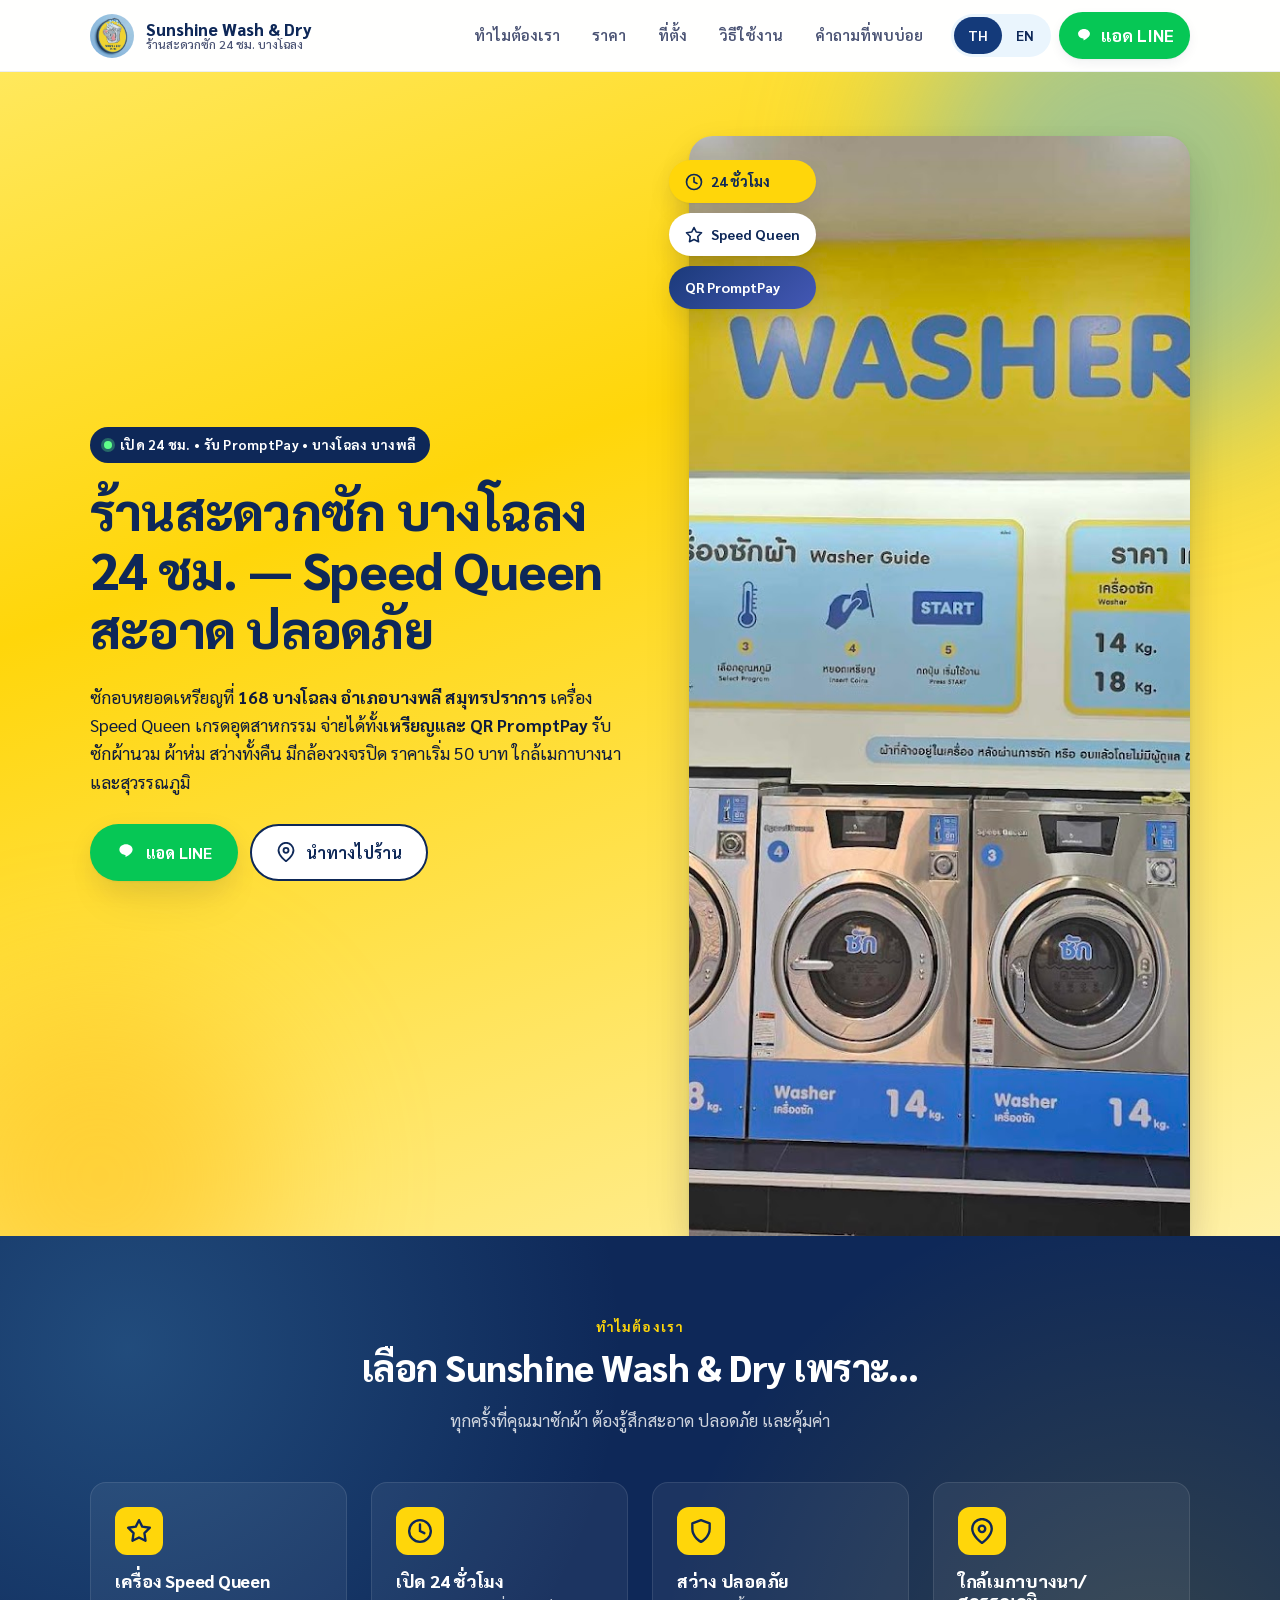
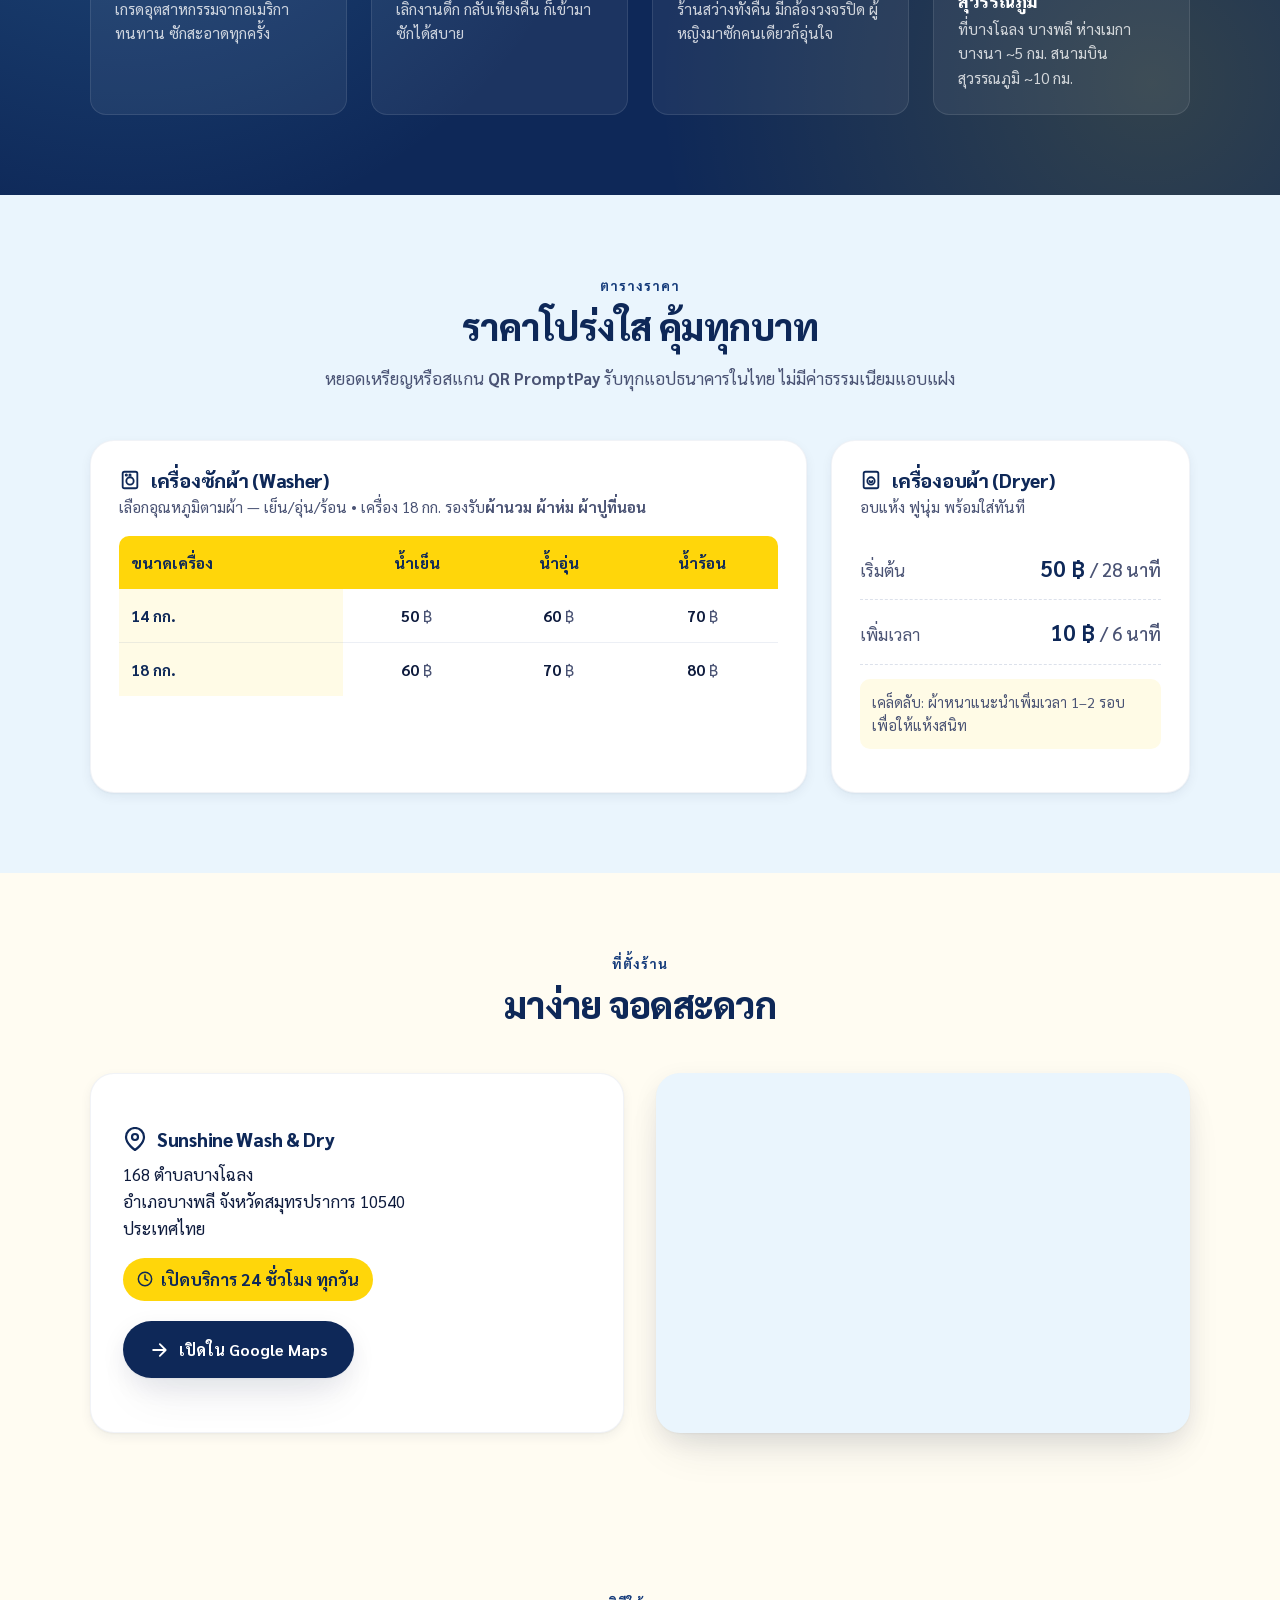
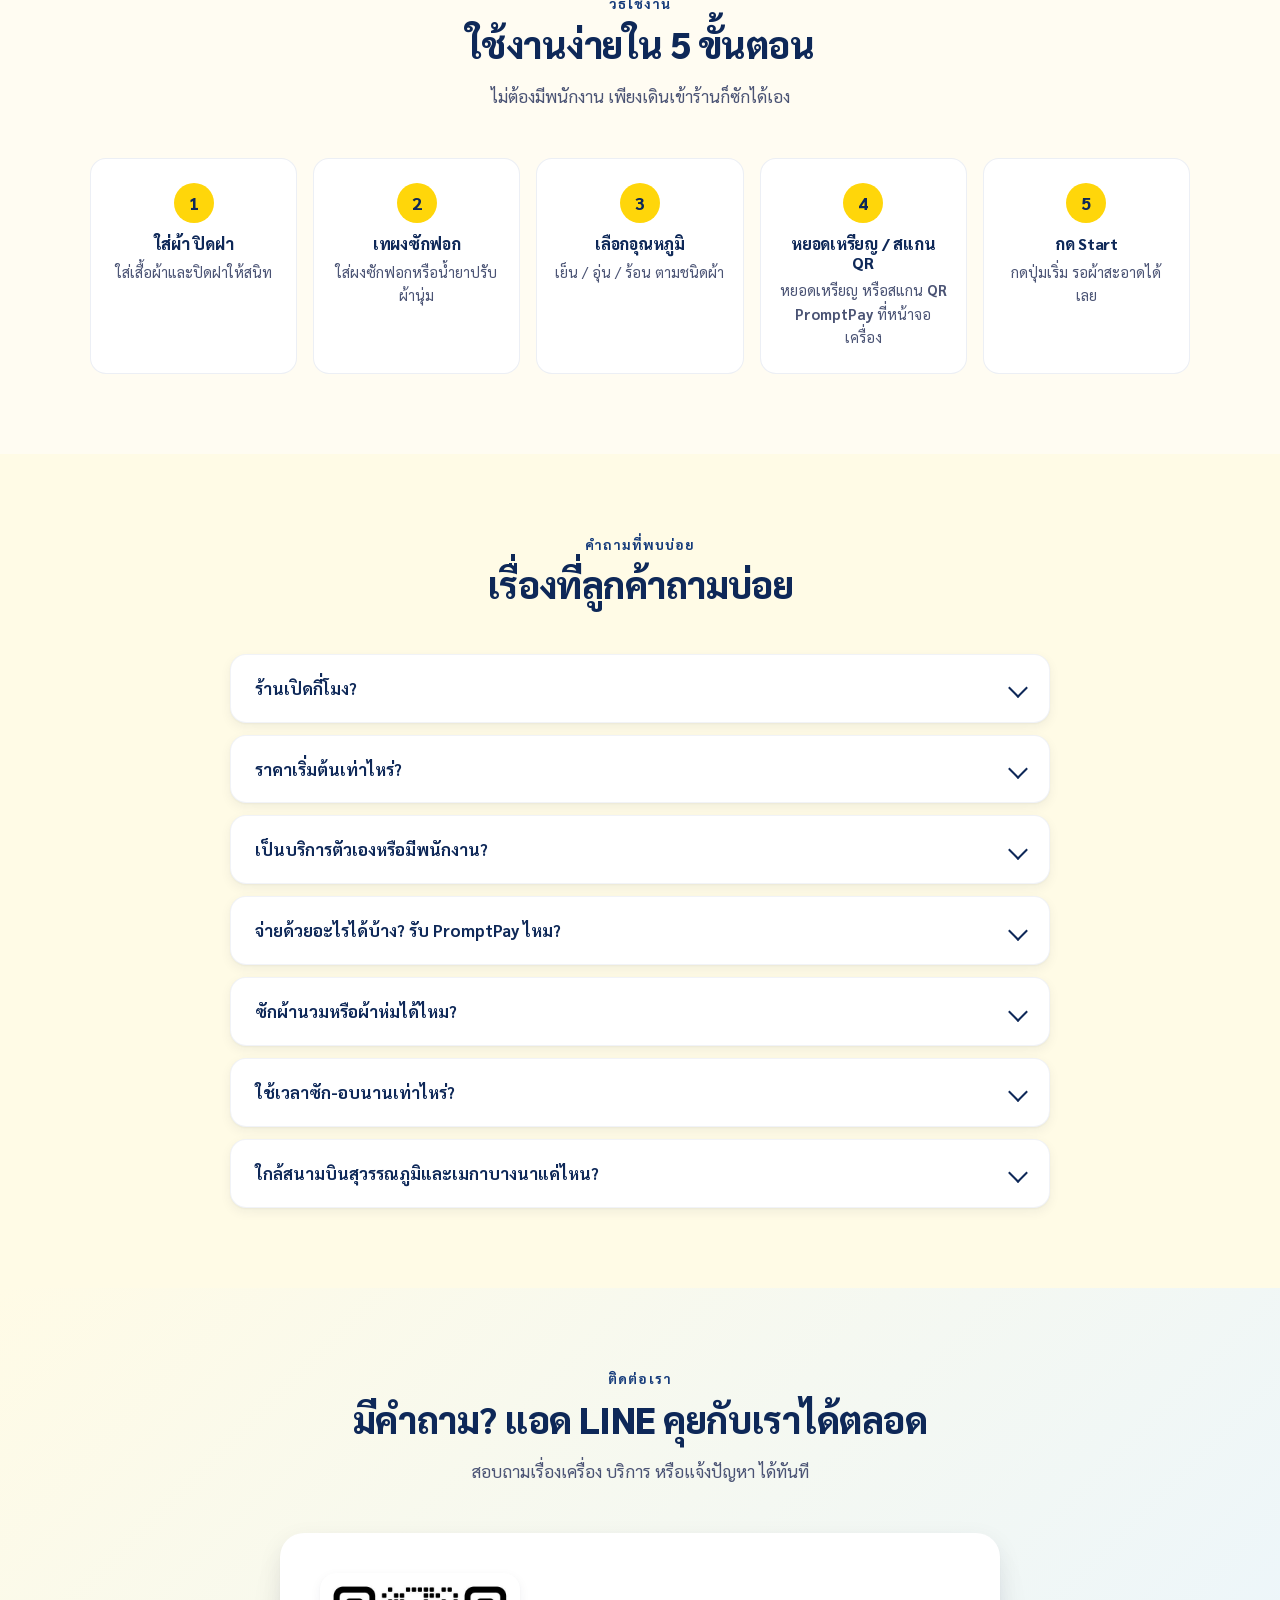
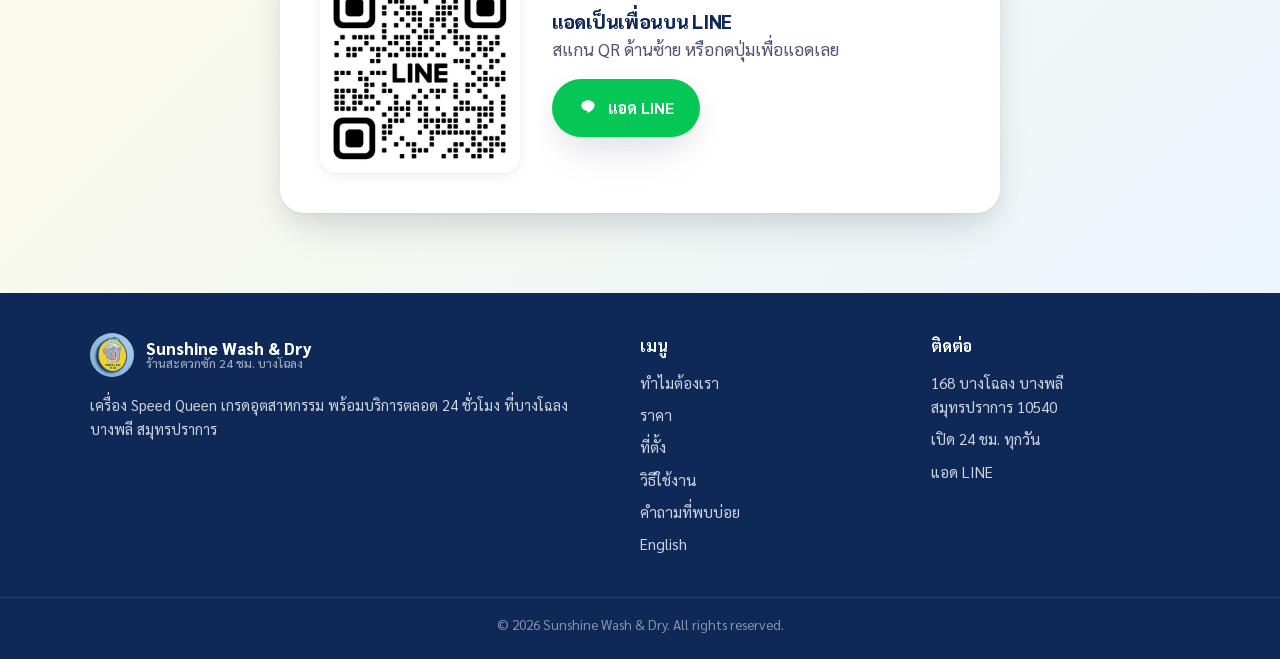
==== commit 0e3d049c: "Add PromptPay/QR payment + apply Bang Chalong SEO playbook PromptPay/QR payment (newly launched in s" ====
--- a/index.html
+++ b/index.html
@@ -4,8 +4,8 @@
   <meta charset="utf-8" />
   <meta name="viewport" content="width=device-width, initial-scale=1" />
 
-  <title>ร้านสะดวกซัก 24 ชม. บางโฉลง บางพลี | Sunshine Wash & Dry</title>
-  <meta name="description" content="ร้านสะดวกซัก Sunshine Wash & Dry เปิด 24 ชั่วโมง ที่บางโฉลง บางพลี สมุทรปราการ ใกล้สนามบินสุวรรณภูมิ เครื่อง Speed Queen ราคาเริ่ม 50 บาท แอด LINE ได้ทันที" />
+  <title>ร้านสะดวกซัก บางโฉลง 24 ชม. ซักอบหยอดเหรียญ | Sunshine Wash & Dry</title>
+  <meta name="description" content="Sunshine Wash & Dry ร้านสะดวกซักหยอดเหรียญ 24 ชม. ย่านบางโฉลง บางพลี สมุทรปราการ จ่าย QR PromptPay หรือเหรียญ เครื่อง Speed Queen รับซักผ้านวม ใกล้เมกาบางนา/สุวรรณภูมิ แอด LINE ได้เลย" />
   <link rel="canonical" href="https://sunshine-wash-and-dry.cclaundrysystem.com/" />
   <link rel="alternate" hreflang="th" href="https://sunshine-wash-and-dry.cclaundrysystem.com/" />
   <link rel="alternate" hreflang="en" href="https://sunshine-wash-and-dry.cclaundrysystem.com/en/" />
@@ -21,8 +21,8 @@
   <meta property="og:type" content="business.business" />
   <meta property="og:locale" content="th_TH" />
   <meta property="og:locale:alternate" content="en_US" />
-  <meta property="og:title" content="ร้านสะดวกซัก 24 ชม. บางโฉลง บางพลี — Sunshine Wash & Dry" />
-  <meta property="og:description" content="เครื่องซักอบผ้า Speed Queen 24 ชั่วโมง ที่บางโฉลง บางพลี สมุทรปราการ ราคาเริ่มต้น 50 บาท" />
+  <meta property="og:title" content="ร้านสะดวกซัก บางโฉลง 24 ชม. รับ PromptPay — Sunshine Wash & Dry" />
+  <meta property="og:description" content="เครื่อง Speed Queen 24 ชม. ที่บางโฉลง บางพลี — จ่ายเหรียญหรือ PromptPay รับซักผ้านวม ใกล้เมกาบางนา/สุวรรณภูมิ" />
   <meta property="og:url" content="https://sunshine-wash-and-dry.cclaundrysystem.com/" />
   <meta property="og:image" content="https://sunshine-wash-and-dry.cclaundrysystem.com/assets/storefront.jpg" />
   <meta property="og:image:width" content="1500" />
@@ -30,8 +30,8 @@
   <meta property="og:site_name" content="Sunshine Wash & Dry" />
 
   <meta name="twitter:card" content="summary_large_image" />
-  <meta name="twitter:title" content="ร้านสะดวกซัก 24 ชม. บางโฉลง บางพลี" />
-  <meta name="twitter:description" content="ร้านสะดวกซัก เปิด 24 ชั่วโมง ที่บางโฉลง บางพลี สมุทรปราการ" />
+  <meta name="twitter:title" content="ร้านสะดวกซัก บางโฉลง 24 ชม. รับ PromptPay" />
+  <meta name="twitter:description" content="ซักอบหยอดเหรียญ 24 ชม. จ่าย PromptPay บางโฉลง บางพลี สมุทรปราการ" />
   <meta name="twitter:image" content="https://sunshine-wash-and-dry.cclaundrysystem.com/assets/storefront.jpg" />
 
   <meta name="theme-color" content="#FFD60A" />
@@ -50,16 +50,18 @@
   <script type="application/ld+json">
   {
     "@context": "https://schema.org",
-    "@type": "LaundryOrDryCleaner",
+    "@type": "DryCleaningOrLaundry",
     "@id": "https://sunshine-wash-and-dry.cclaundrysystem.com/#business",
     "name": "Sunshine Wash & Dry",
-    "alternateName": "ร้านสะดวกซัก Sunshine Wash & Dry",
+    "alternateName": "ร้านสะดวกซัก Sunshine Wash & Dry บางโฉลง",
+    "description": "ร้านสะดวกซักหยอดเหรียญ 24 ชั่วโมง ย่านบางโฉลง อำเภอบางพลี จังหวัดสมุทรปราการ เครื่องซักและอบ Speed Queen เกรดอุตสาหกรรม รับซักผ้านวม ผ้าห่ม สะอาด ปลอดภัย จ่ายเหรียญหรือ QR PromptPay ใกล้เมกาบางนาและสนามบินสุวรรณภูมิ",
     "image": "https://sunshine-wash-and-dry.cclaundrysystem.com/assets/storefront.jpg",
     "logo": "https://sunshine-wash-and-dry.cclaundrysystem.com/assets/logo.jpg",
     "url": "https://sunshine-wash-and-dry.cclaundrysystem.com/",
     "priceRange": "฿50–฿80",
     "currenciesAccepted": "THB",
-    "paymentAccepted": "Cash, Coins",
+    "paymentAccepted": "Cash, Coins, PromptPay, QR Code",
+    "knowsLanguage": ["th", "en"],
     "address": {
       "@type": "PostalAddress",
       "streetAddress": "168 Bang Chalong",
@@ -73,10 +75,15 @@
       "latitude": 13.6250433,
       "longitude": 100.726129
     },
+    "hasMap": "https://maps.app.goo.gl/qasTNTg1pb59pZQq6",
     "areaServed": [
-      { "@type": "AdministrativeArea", "name": "Bang Phli District" },
-      { "@type": "AdministrativeArea", "name": "Samut Prakan" },
-      { "@type": "Place", "name": "Suvarnabhumi Airport" }
+      { "@type": "Place", "name": "บางโฉลง" },
+      { "@type": "Place", "name": "บางพลี" },
+      { "@type": "Place", "name": "ราชาเทวะ" },
+      { "@type": "Place", "name": "เมกาบางนา" },
+      { "@type": "Place", "name": "บางนา-ตราด" },
+      { "@type": "Place", "name": "สนามบินสุวรรณภูมิ" },
+      { "@type": "AdministrativeArea", "name": "Samut Prakan" }
     ],
     "openingHoursSpecification": [{
       "@type": "OpeningHoursSpecification",
@@ -90,7 +97,7 @@
       "url": "https://lin.ee/V77IMtH",
       "availableLanguage": ["th","en"]
     },
-    "sameAs": ["https://lin.ee/V77IMtH"],
+    "sameAs": ["https://lin.ee/V77IMtH", "https://maps.app.goo.gl/qasTNTg1pb59pZQq6"],
     "hasOfferCatalog": {
       "@type": "OfferCatalog",
       "name": "Self-service laundry",
@@ -115,9 +122,10 @@
       { "@type": "Question", "name": "ร้านเปิดกี่โมง?", "acceptedAnswer": { "@type": "Answer", "text": "เปิดให้บริการ 24 ชั่วโมง ทุกวัน ไม่มีวันหยุด สามารถเดินเข้ามาใช้บริการได้ตลอดเวลา" } },
       { "@type": "Question", "name": "ราคาเริ่มต้นเท่าไหร่?", "acceptedAnswer": { "@type": "Answer", "text": "เครื่องซักผ้า 14 กก. น้ำเย็น เริ่มต้น 50 บาท เครื่องอบผ้า 50 บาท ต่อ 28 นาที" } },
       { "@type": "Question", "name": "เป็นบริการตัวเองหรือมีพนักงาน?", "acceptedAnswer": { "@type": "Answer", "text": "เป็นร้านสะดวกซักแบบบริการตัวเอง 100% ไม่มีพนักงานประจำ ใช้งานง่ายตามขั้นตอนบนเครื่อง หากมีปัญหาแอด LINE สอบถามได้ทันที" } },
-      { "@type": "Question", "name": "ใช้เงินสดหรือสแกนจ่าย?", "acceptedAnswer": { "@type": "Answer", "text": "เครื่องเป็นแบบหยอดเหรียญ ใช้เหรียญ 5 และ 10 บาท สามารถสอบถามวิธีแลกเหรียญได้ทาง LINE" } },
+      { "@type": "Question", "name": "จ่ายด้วยอะไรได้บ้าง รับ PromptPay ไหม?", "acceptedAnswer": { "@type": "Answer", "text": "รับทั้งหยอดเหรียญ (5 และ 10 บาท) และสแกนจ่าย QR PromptPay ผ่านแอปธนาคารทุกธนาคารในไทย ไม่ต้องพกเหรียญหนักกระเป๋าอีกต่อไป" } },
       { "@type": "Question", "name": "ซักผ้านวมหรือผ้าห่มได้ไหม?", "acceptedAnswer": { "@type": "Answer", "text": "ได้ แนะนำใช้เครื่องขนาด 18 กก. สำหรับผ้านวมและผ้าห่ม เพื่อให้สะอาดและกระจายตัวได้ดี" } },
-      { "@type": "Question", "name": "ใกล้สนามบินสุวรรณภูมิแค่ไหน?", "acceptedAnswer": { "@type": "Answer", "text": "ร้านอยู่ที่บางโฉลง อำเภอบางพลี ขับรถจากสนามบินสุวรรณภูมิประมาณ 15 นาที สะดวกสำหรับนักเดินทางและพนักงานสายการบิน" } }
+      { "@type": "Question", "name": "ใช้เวลาซัก-อบนานเท่าไหร่?", "acceptedAnswer": { "@type": "Answer", "text": "ซักประมาณ 30–45 นาที อบ 28 นาทีต่อรอบ (เพิ่มเวลา 6 นาที 10 บาท) รวมประมาณ 1 ชั่วโมงเศษก็ได้ผ้าหอมสะอาดพร้อมใส่" } },
+      { "@type": "Question", "name": "ใกล้สนามบินสุวรรณภูมิและเมกาบางนาแค่ไหน?", "acceptedAnswer": { "@type": "Answer", "text": "ร้านอยู่ที่บางโฉลง อำเภอบางพลี ห่างเมกาบางนาประมาณ 5 กม. (ขับรถ 10 นาที) ห่างสนามบินสุวรรณภูมิประมาณ 10 กม. (15 นาที) สะดวกสำหรับนักเดินทาง พนักงานสายการบิน และคนทำงานย่านบางนา-ตราด" } }
     ]
   }
   </script>
@@ -174,9 +182,9 @@
   <section class="hero">
     <div class="container">
       <div class="hero-content">
-        <span class="eyebrow"><span class="dot"></span> เปิด 24 ชั่วโมง • บางโฉลง บางพลี</span>
-        <h1>ซักผ้า 24 ชม. ใกล้สุวรรณภูมิ — เครื่อง Speed Queen สะอาด ปลอดภัย</h1>
-        <p class="lead">ร้านสะดวกซักที่ <strong>168 บางโฉลง อำเภอบางพลี สมุทรปราการ</strong> เครื่องซักอบ Speed Queen เกรดอุตสาหกรรม สว่างทั้งคืน มีกล้องวงจรปิด ราคาเริ่มต้น 50 บาท แอด LINE ถามได้ตลอด</p>
+        <span class="eyebrow"><span class="dot"></span> เปิด 24 ชม. • รับ PromptPay • บางโฉลง บางพลี</span>
+        <h1>ร้านสะดวกซัก บางโฉลง 24 ชม. — Speed Queen สะอาด ปลอดภัย</h1>
+        <p class="lead">ซักอบหยอดเหรียญที่ <strong>168 บางโฉลง อำเภอบางพลี สมุทรปราการ</strong> เครื่อง Speed Queen เกรดอุตสาหกรรม จ่ายได้ทั้ง<strong>เหรียญและ QR PromptPay</strong> รับซักผ้านวม ผ้าห่ม สว่างทั้งคืน มีกล้องวงจรปิด ราคาเริ่ม 50 บาท ใกล้เมกาบางนาและสุวรรณภูมิ</p>
         <div class="hero-ctas">
           <a class="btn btn-line" href="https://lin.ee/V77IMtH" target="_blank" rel="noopener">
             <svg aria-hidden="true"><use href="#i-line"/></svg>
@@ -193,6 +201,7 @@
         <div class="hero-badges">
           <span class="badge yellow"><svg aria-hidden="true"><use href="#i-clock"/></svg>24 ชั่วโมง</span>
           <span class="badge"><svg aria-hidden="true"><use href="#i-star"/></svg>Speed Queen</span>
+          <span class="badge promptpay">QR PromptPay</span>
         </div>
         <img src="/assets/storefront.jpg" alt="เครื่องซักผ้า Speed Queen ภายในร้าน Sunshine Wash & Dry บางโฉลง บางพลี" width="1500" height="1100" loading="eager" fetchpriority="high" />
       </div>
@@ -225,8 +234,8 @@
         </div>
         <div class="feature">
           <div class="icon"><svg aria-hidden="true"><use href="#i-pin"/></svg></div>
-          <h3>ใกล้สุวรรณภูมิ</h3>
-          <p>ที่บางโฉลง บางพลี เดินทางสะดวก จอดรถได้</p>
+          <h3>ใกล้เมกาบางนา/สุวรรณภูมิ</h3>
+          <p>ที่บางโฉลง บางพลี ห่างเมกาบางนา ~5 กม. สนามบินสุวรรณภูมิ ~10 กม.</p>
         </div>
       </div>
     </div>
@@ -238,13 +247,13 @@
       <div class="section-head">
         <div class="kicker">ตารางราคา</div>
         <h2>ราคาโปร่งใส คุ้มทุกบาท</h2>
-        <p>หยอดเหรียญตามขนาดเครื่อง ไม่มีค่าธรรมเนียมแอบแฝง</p>
+        <p>หยอดเหรียญหรือสแกน <strong>QR PromptPay</strong> รับทุกแอปธนาคารในไทย ไม่มีค่าธรรมเนียมแอบแฝง</p>
       </div>
 
       <div class="pricing-grid">
         <div class="price-card">
           <h3><svg width="22" height="22" aria-hidden="true"><use href="#i-washer"/></svg> เครื่องซักผ้า (Washer)</h3>
-          <p class="sub">เลือกอุณหภูมิตามผ้าของคุณ — น้ำเย็น น้ำอุ่น น้ำร้อน</p>
+          <p class="sub">เลือกอุณหภูมิตามผ้า — เย็น/อุ่น/ร้อน • เครื่อง 18 กก. รองรับ<strong>ผ้านวม ผ้าห่ม ผ้าปูที่นอน</strong></p>
           <table class="price-table">
             <thead>
               <tr><th>ขนาดเครื่อง</th><th>น้ำเย็น</th><th>น้ำอุ่น</th><th>น้ำร้อน</th></tr>
@@ -319,7 +328,7 @@
         <div class="step"><div class="step-num">1</div><h3>ใส่ผ้า ปิดฝา</h3><p>ใส่เสื้อผ้าและปิดฝาให้สนิท</p></div>
         <div class="step"><div class="step-num">2</div><h3>เทผงซักฟอก</h3><p>ใส่ผงซักฟอกหรือน้ำยาปรับผ้านุ่ม</p></div>
         <div class="step"><div class="step-num">3</div><h3>เลือกอุณหภูมิ</h3><p>เย็น / อุ่น / ร้อน ตามชนิดผ้า</p></div>
-        <div class="step"><div class="step-num">4</div><h3>หยอดเหรียญ</h3><p>หยอดเหรียญตามราคาที่แสดง</p></div>
+        <div class="step"><div class="step-num">4</div><h3>หยอดเหรียญ / สแกน QR</h3><p>หยอดเหรียญ หรือสแกน <strong>QR PromptPay</strong> ที่หน้าจอเครื่อง</p></div>
         <div class="step"><div class="step-num">5</div><h3>กด Start</h3><p>กดปุ่มเริ่ม รอผ้าสะอาดได้เลย</p></div>
       </div>
     </div>
@@ -336,9 +345,10 @@
         <details class="faq-item"><summary>ร้านเปิดกี่โมง?</summary><div class="answer">เปิดให้บริการ 24 ชั่วโมง ทุกวัน ไม่มีวันหยุด สามารถเดินเข้ามาใช้บริการได้ตลอดเวลา</div></details>
         <details class="faq-item"><summary>ราคาเริ่มต้นเท่าไหร่?</summary><div class="answer">เครื่องซักผ้า 14 กก. น้ำเย็น เริ่มต้น 50 บาท เครื่องอบผ้า 50 บาทต่อ 28 นาที ดูตารางราคาเต็มในส่วน <a href="#pricing">ราคา</a></div></details>
         <details class="faq-item"><summary>เป็นบริการตัวเองหรือมีพนักงาน?</summary><div class="answer">เป็นร้านสะดวกซักแบบบริการตัวเอง 100% ไม่มีพนักงานประจำ ใช้งานง่ายตามขั้นตอนบนเครื่อง หากมีปัญหา <a href="https://lin.ee/V77IMtH" target="_blank" rel="noopener">แอด LINE</a> สอบถามได้ทันที</div></details>
-        <details class="faq-item"><summary>ใช้เงินสดหรือสแกนจ่าย?</summary><div class="answer">เครื่องเป็นแบบหยอดเหรียญ ใช้เหรียญ 5 และ 10 บาท สามารถสอบถามวิธีแลกเหรียญได้ทาง LINE</div></details>
+        <details class="faq-item"><summary>จ่ายด้วยอะไรได้บ้าง? รับ PromptPay ไหม?</summary><div class="answer">รับทั้ง <strong>หยอดเหรียญ</strong> (5 และ 10 บาท) และ <strong>สแกนจ่าย QR PromptPay</strong> ผ่านแอปธนาคารทุกธนาคารในไทย ไม่ต้องพกเหรียญหนักกระเป๋าอีกต่อไป</div></details>
         <details class="faq-item"><summary>ซักผ้านวมหรือผ้าห่มได้ไหม?</summary><div class="answer">ได้ แนะนำใช้เครื่องขนาด 18 กก. สำหรับผ้านวมและผ้าห่ม เพื่อให้สะอาดและกระจายตัวได้ดี</div></details>
-        <details class="faq-item"><summary>ใกล้สนามบินสุวรรณภูมิแค่ไหน?</summary><div class="answer">ร้านอยู่ที่บางโฉลง อำเภอบางพลี ขับรถจากสนามบินสุวรรณภูมิประมาณ 15 นาที สะดวกสำหรับนักเดินทางและพนักงานสายการบิน</div></details>
+        <details class="faq-item"><summary>ใช้เวลาซัก-อบนานเท่าไหร่?</summary><div class="answer">ซักประมาณ 30–45 นาที อบ 28 นาทีต่อรอบ (เพิ่มเวลา 6 นาที 10 บาท) รวมประมาณ 1 ชั่วโมงเศษก็ได้ผ้าหอมสะอาดพร้อมใส่</div></details>
+        <details class="faq-item"><summary>ใกล้สนามบินสุวรรณภูมิและเมกาบางนาแค่ไหน?</summary><div class="answer">ร้านอยู่ที่บางโฉลง อำเภอบางพลี ห่าง<strong>เมกาบางนา</strong>ประมาณ 5 กม. (ขับรถ 10 นาที) ห่าง<strong>สนามบินสุวรรณภูมิ</strong>ประมาณ 10 กม. (15 นาที) สะดวกสำหรับนักเดินทาง พนักงานสายการบิน และคนทำงานย่านบางนา-ตราด</div></details>
       </div>
     </div>
   </section>
--- a/styles.css
+++ b/styles.css
@@ -172,6 +172,7 @@
   display: flex; align-items: center; gap: 8px;
 }
 .badge.yellow { background: var(--yellow); }
+.badge.promptpay { background: linear-gradient(135deg, #1B3A7A 0%, #4458B5 100%); color: var(--white); }
 .badge svg { width: 18px; height: 18px; }
 
 @media (max-width: 820px) {
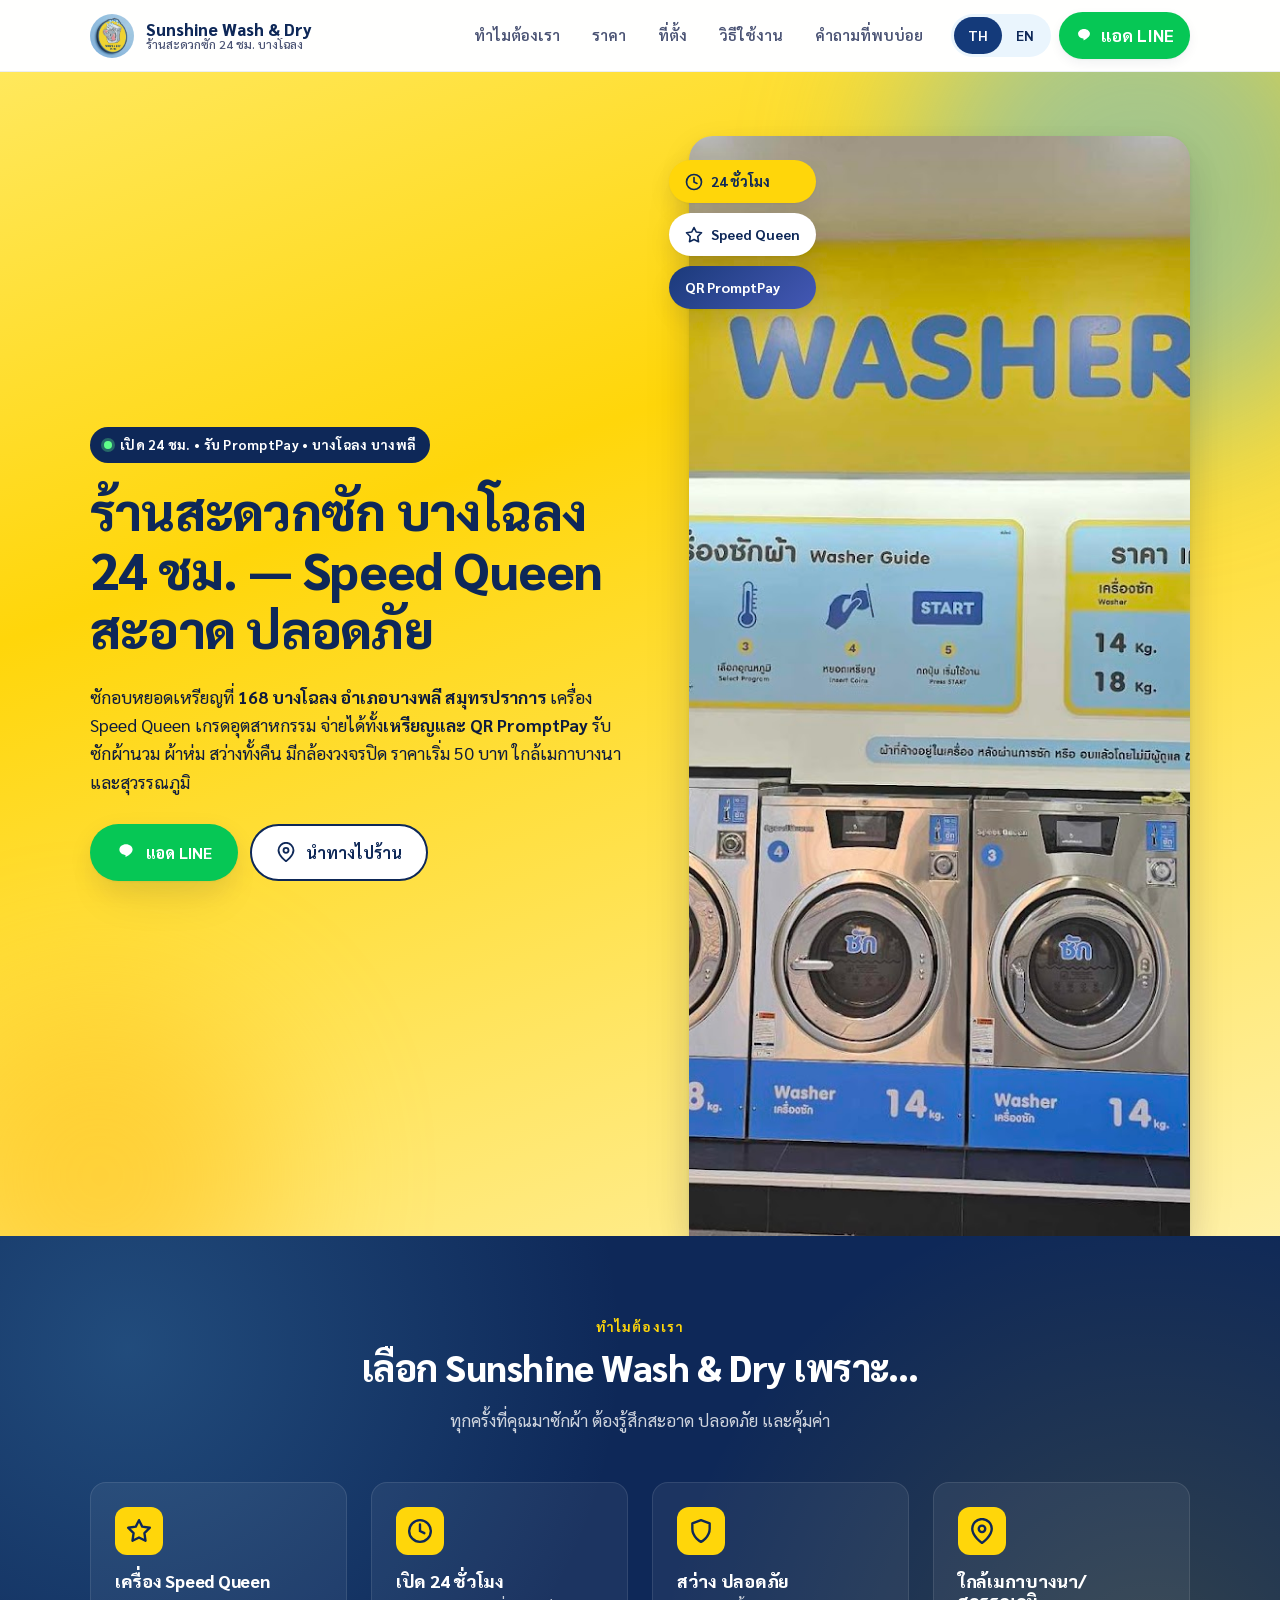
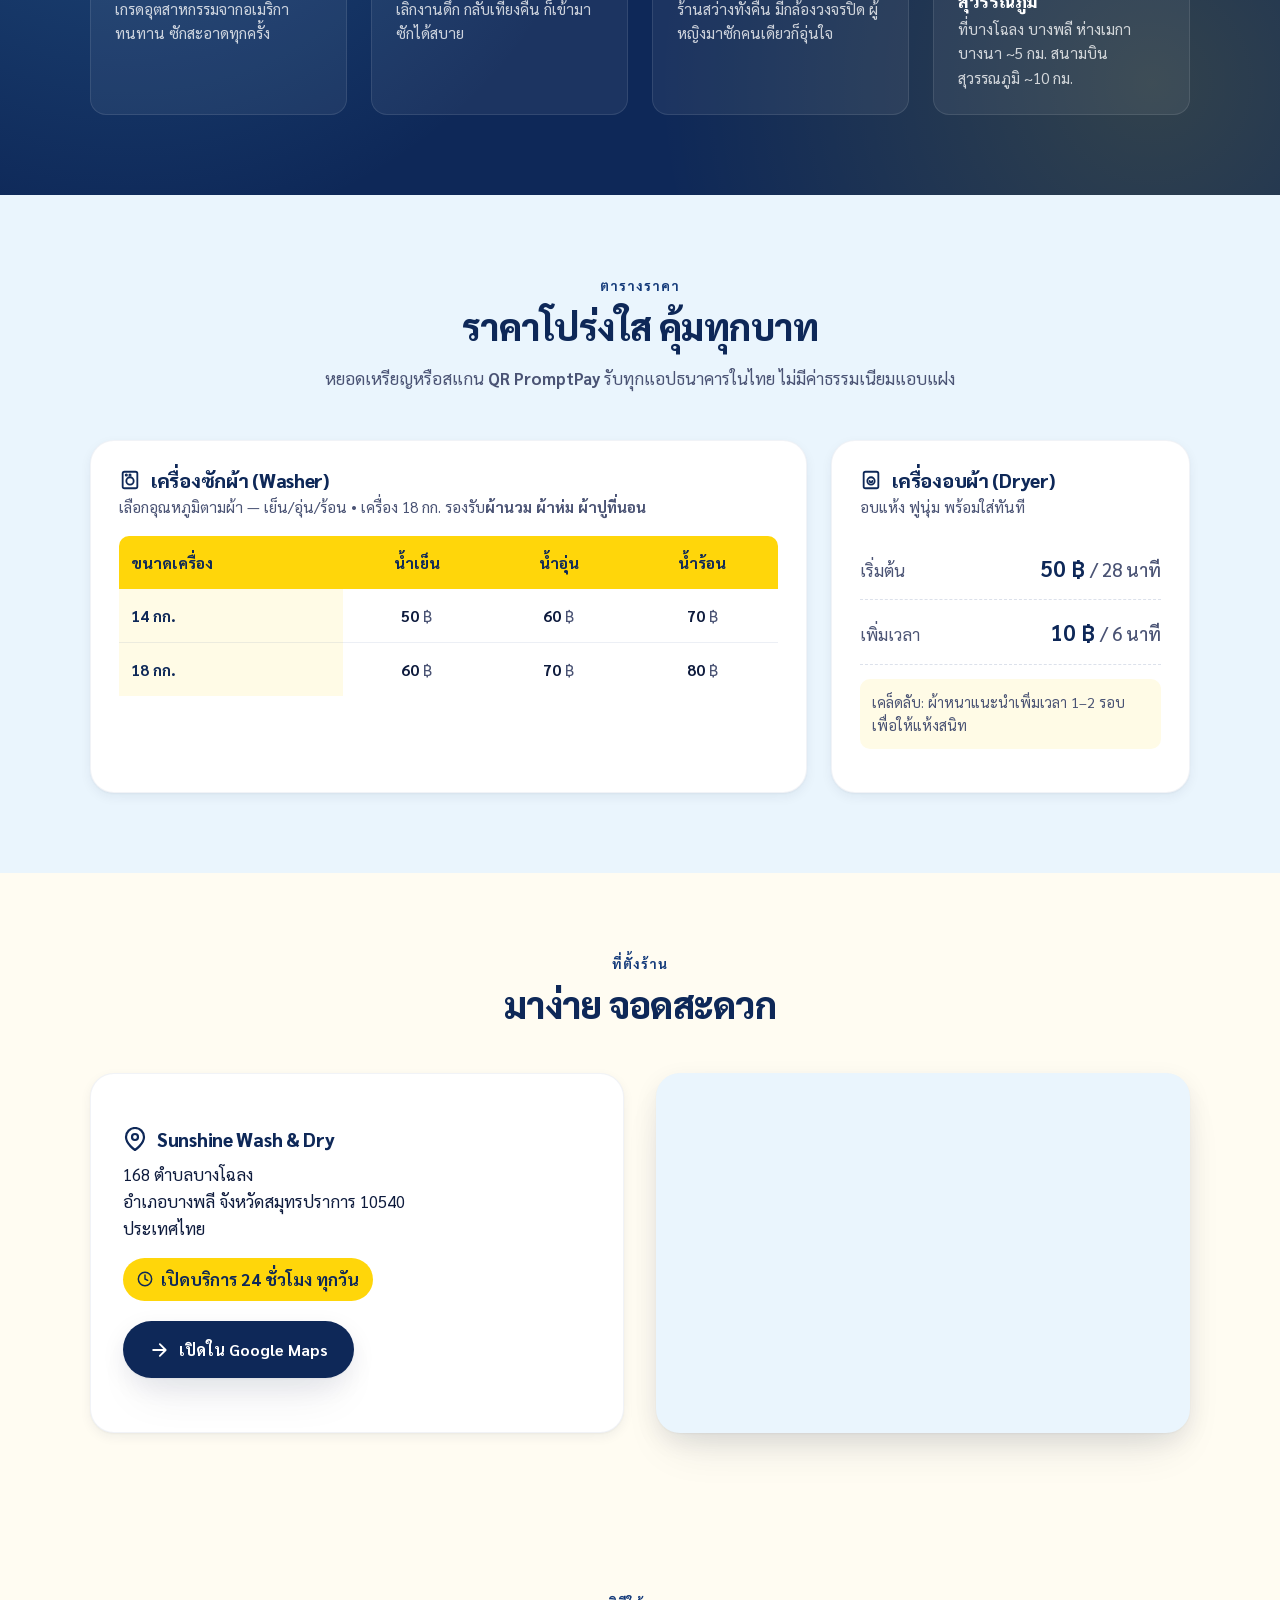
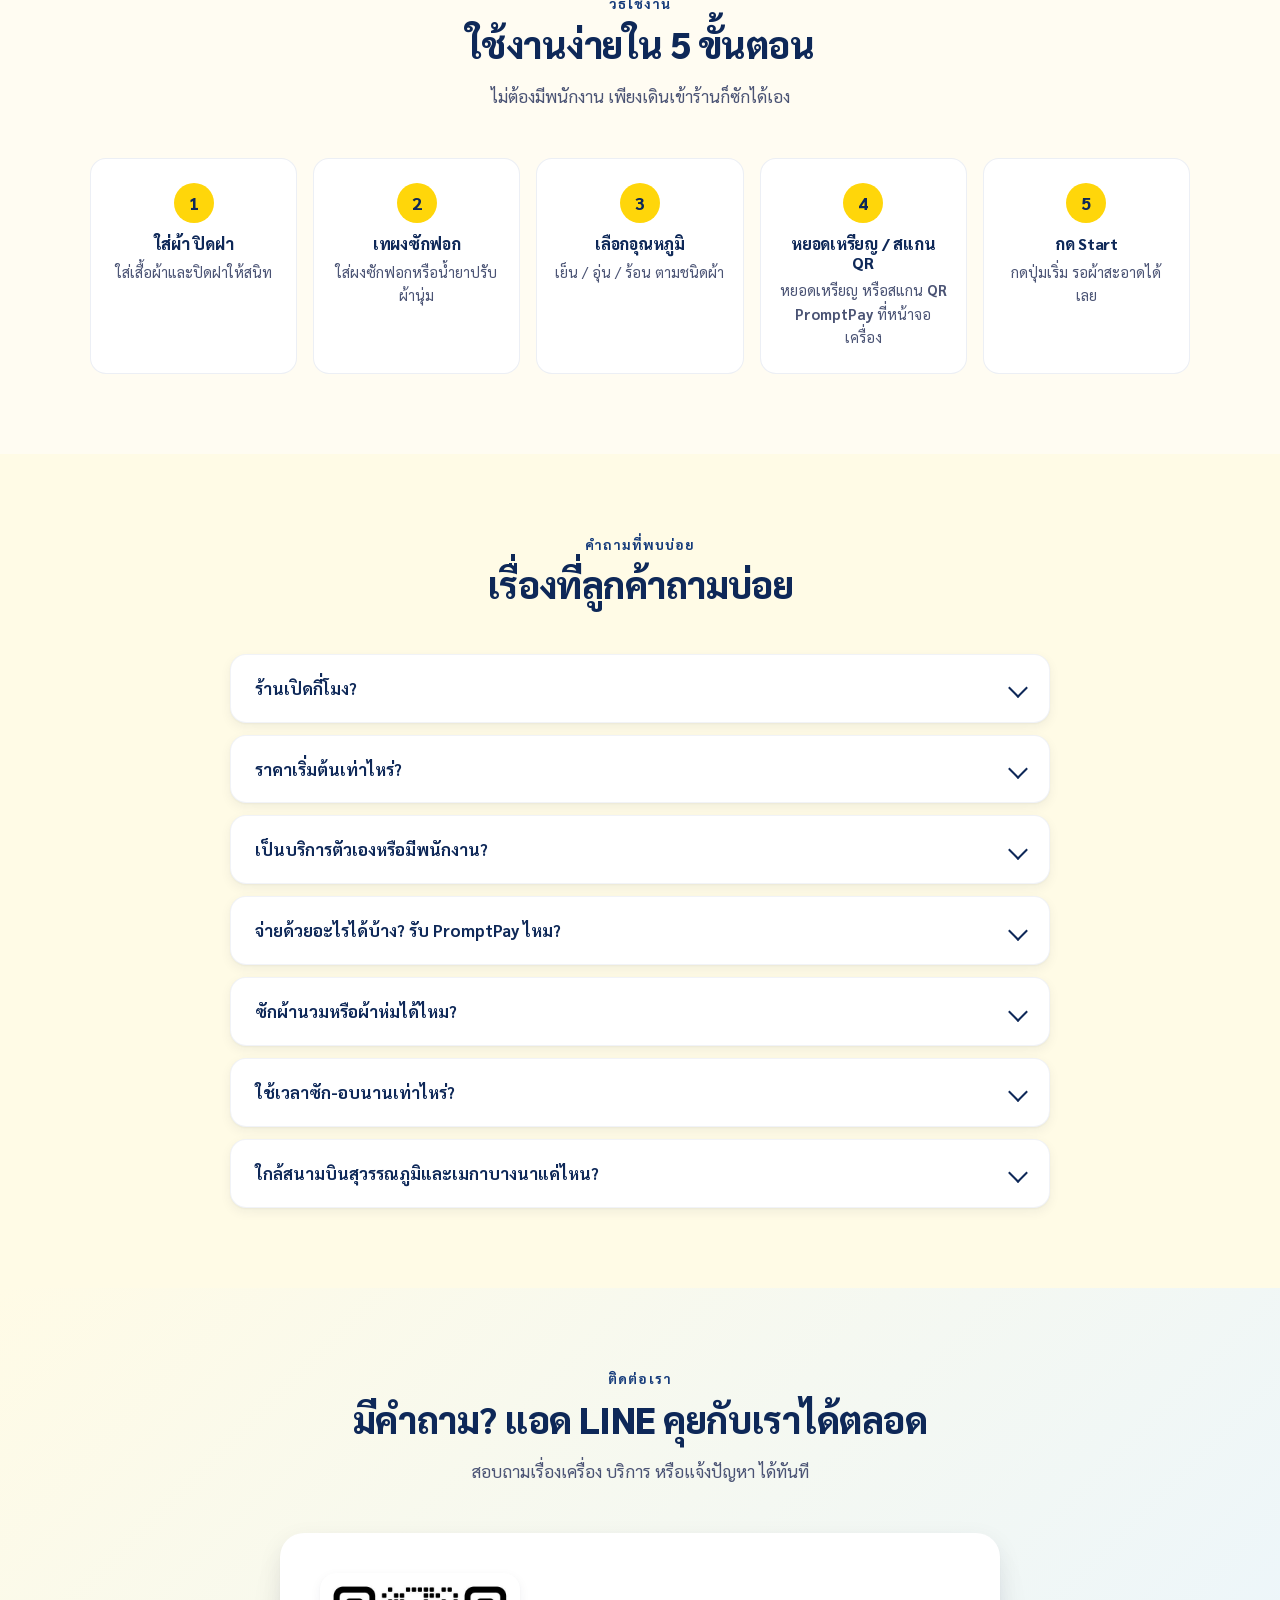
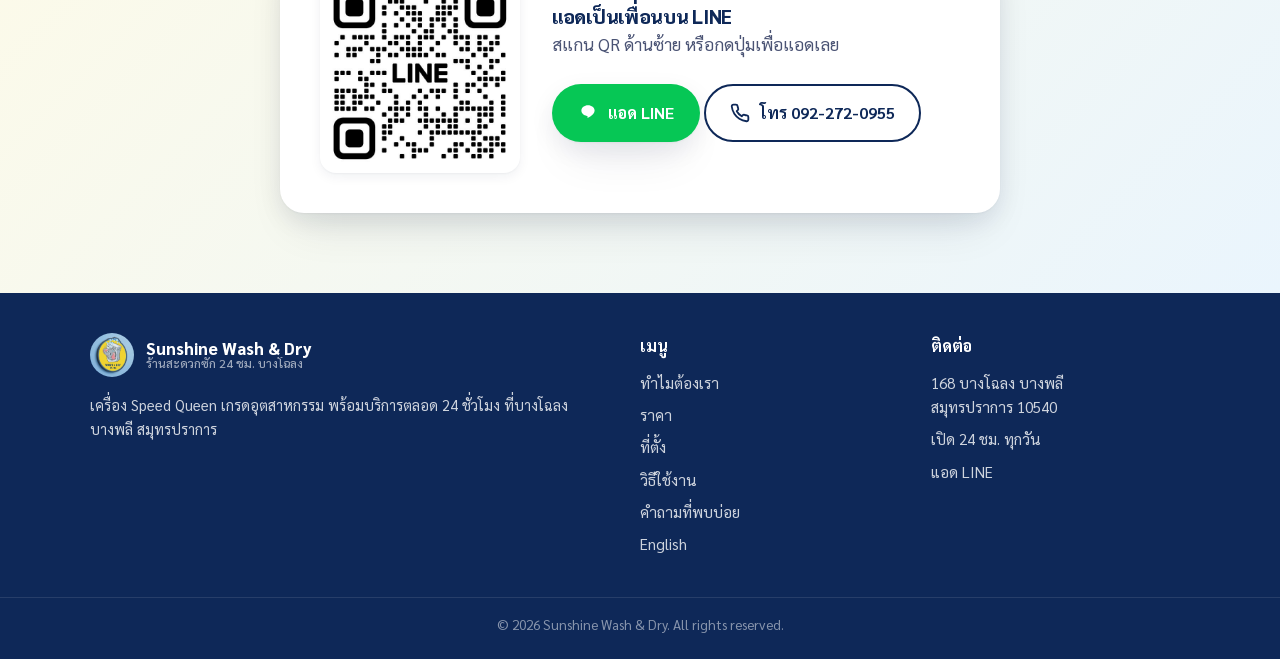
==== commit c5beb0a7: "Add phone number 092-272-0955 (tap-to-call + JSON-LD) - Add `telephone` field to LocalBusiness JSON-" ====
--- a/index.html
+++ b/index.html
@@ -62,6 +62,7 @@
     "currenciesAccepted": "THB",
     "paymentAccepted": "Cash, Coins, PromptPay, QR Code",
     "knowsLanguage": ["th", "en"],
+    "telephone": "+66922720955",
     "address": {
       "@type": "PostalAddress",
       "streetAddress": "168 Bang Chalong",
@@ -91,12 +92,15 @@
       "opens": "00:00",
       "closes": "23:59"
     }],
-    "contactPoint": {
-      "@type": "ContactPoint",
-      "contactType": "customer service",
-      "url": "https://lin.ee/V77IMtH",
-      "availableLanguage": ["th","en"]
-    },
+    "contactPoint": [
+      {
+        "@type": "ContactPoint",
+        "contactType": "customer service",
+        "telephone": "+66922720955",
+        "url": "https://lin.ee/V77IMtH",
+        "availableLanguage": ["th","en"]
+      }
+    ],
     "sameAs": ["https://lin.ee/V77IMtH", "https://maps.app.goo.gl/qasTNTg1pb59pZQq6"],
     "hasOfferCatalog": {
       "@type": "OfferCatalog",
@@ -141,6 +145,7 @@
   <symbol id="i-shield" viewBox="0 0 24 24" fill="none" stroke="currentColor" stroke-width="2.2" stroke-linecap="round" stroke-linejoin="round"><path d="M12 22s8-4 8-12V5l-8-3-8 3v5c0 8 8 12 8 12z"/></symbol>
   <symbol id="i-arrow" viewBox="0 0 24 24" fill="none" stroke="currentColor" stroke-width="2.2" stroke-linecap="round" stroke-linejoin="round"><path d="M5 12h14M13 5l7 7-7 7"/></symbol>
   <symbol id="i-menu" viewBox="0 0 24 24" fill="none" stroke="currentColor" stroke-width="2.4" stroke-linecap="round"><path d="M4 6h16M4 12h16M4 18h16"/></symbol>
+  <symbol id="i-phone" viewBox="0 0 24 24" fill="none" stroke="currentColor" stroke-width="2.2" stroke-linecap="round" stroke-linejoin="round"><path d="M22 16.92v3a2 2 0 0 1-2.18 2 19.79 19.79 0 0 1-8.63-3.07 19.5 19.5 0 0 1-6-6 19.79 19.79 0 0 1-3.07-8.67A2 2 0 0 1 4.11 2h3a2 2 0 0 1 2 1.72 12.84 12.84 0 0 0 .7 2.81 2 2 0 0 1-.45 2.11L8.09 9.91a16 16 0 0 0 6 6l1.27-1.27a2 2 0 0 1 2.11-.45 12.84 12.84 0 0 0 2.81.7A2 2 0 0 1 22 16.92z"/></symbol>
   <symbol id="i-washer" viewBox="0 0 24 24" fill="none" stroke="currentColor" stroke-width="2" stroke-linecap="round" stroke-linejoin="round"><rect x="4" y="3" width="16" height="18" rx="2"/><circle cx="12" cy="13" r="4"/><circle cx="8" cy="6.5" r=".7" fill="currentColor"/><circle cx="12" cy="6.5" r=".7" fill="currentColor"/></symbol>
   <symbol id="i-dryer" viewBox="0 0 24 24" fill="none" stroke="currentColor" stroke-width="2" stroke-linecap="round" stroke-linejoin="round"><rect x="4" y="3" width="16" height="18" rx="2"/><circle cx="12" cy="13" r="4"/><path d="M10.5 13a1.5 1.5 0 0 0 3 0"/></symbol>
 </svg>
@@ -370,6 +375,10 @@
             <svg aria-hidden="true"><use href="#i-line"/></svg>
             แอด LINE
           </a>
+          <a class="btn btn-outline" href="tel:+66922720955" style="margin-top:10px;">
+            <svg aria-hidden="true"><use href="#i-phone"/></svg>
+            โทร 092-272-0955
+          </a>
         </div>
       </div>
     </div>
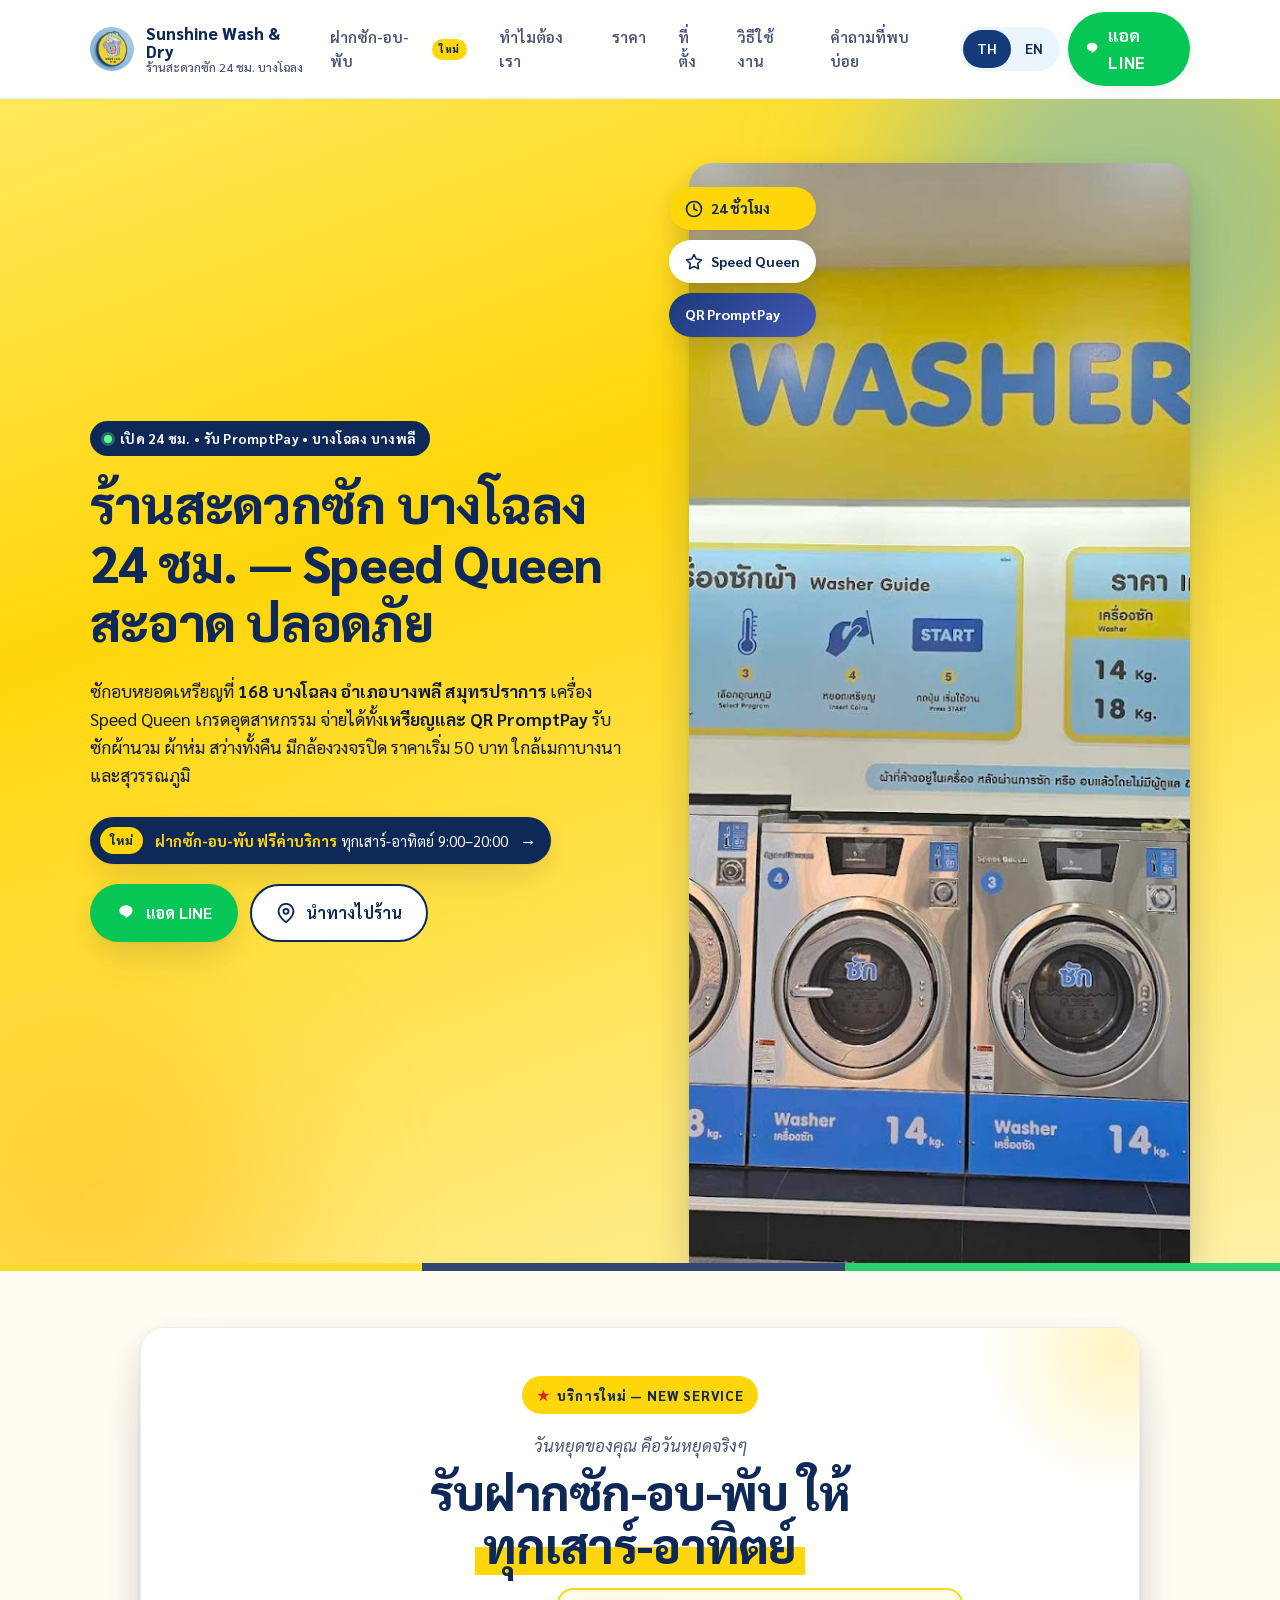
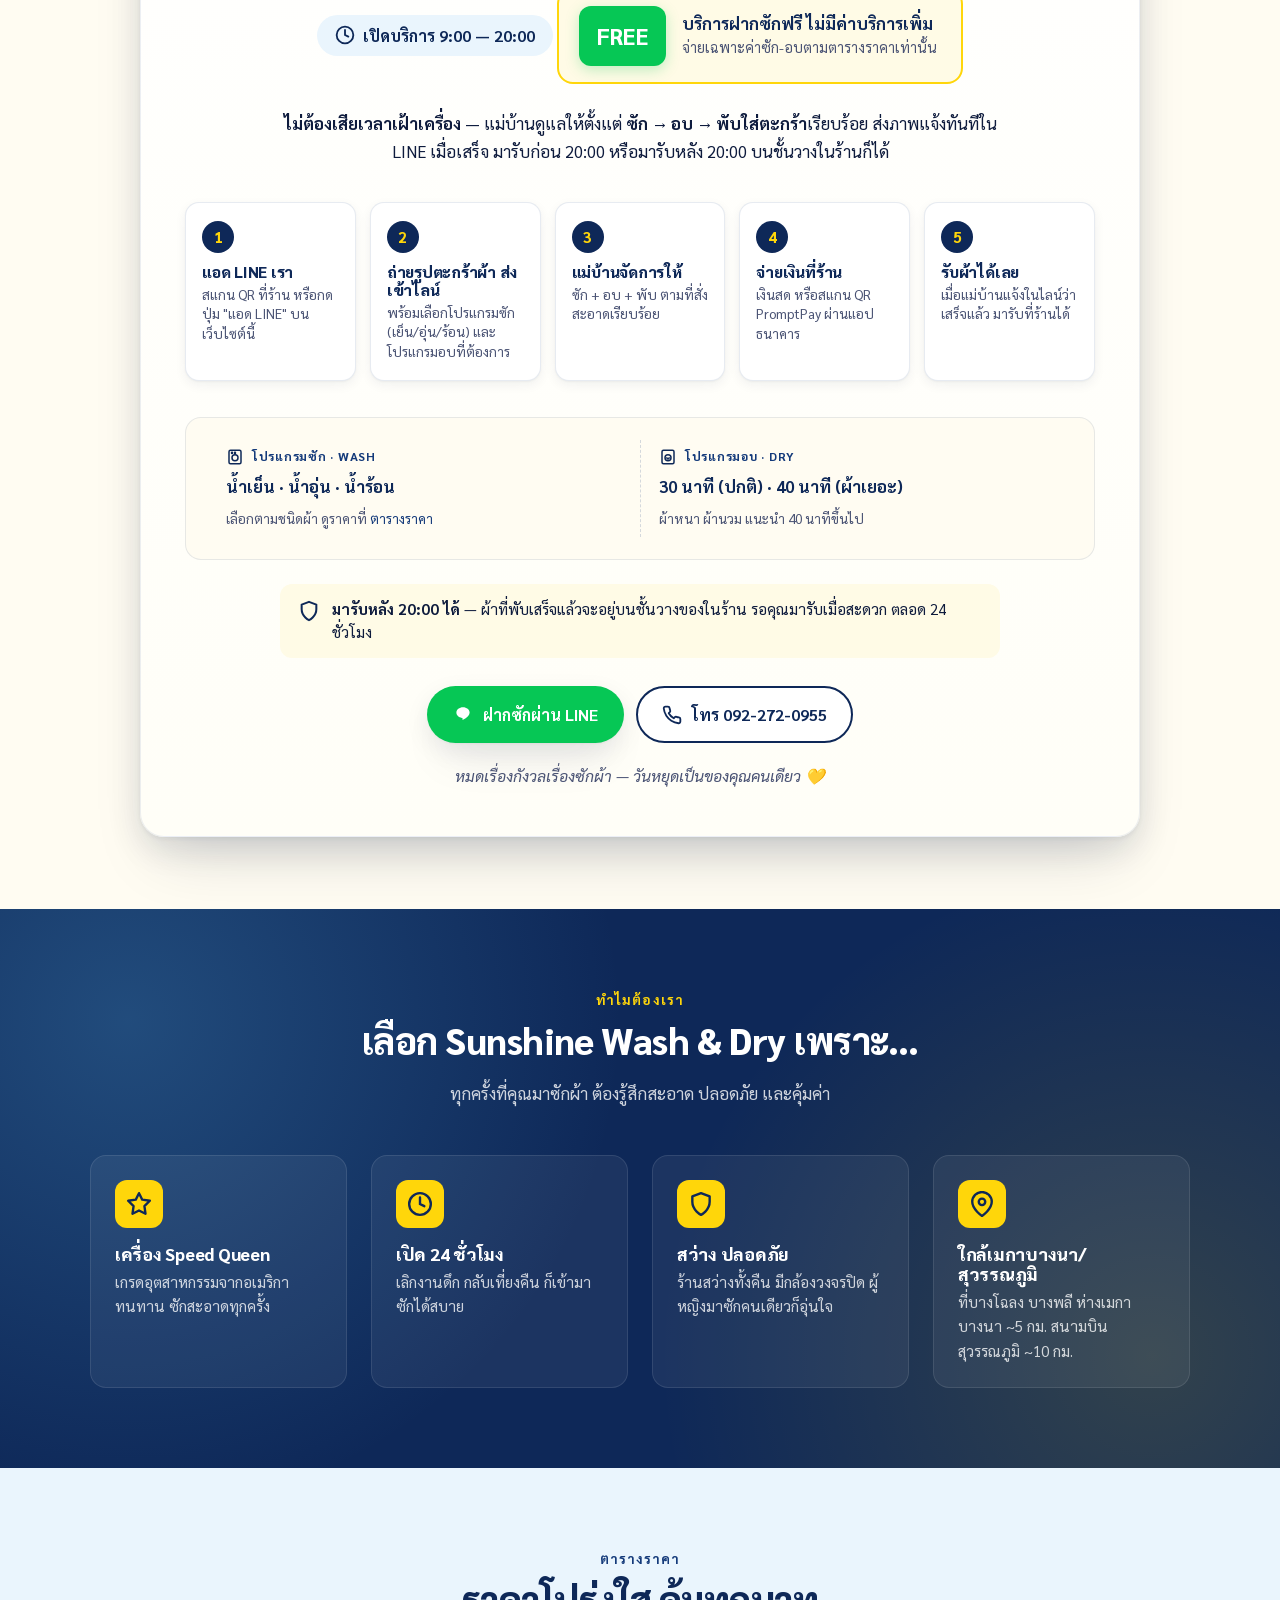
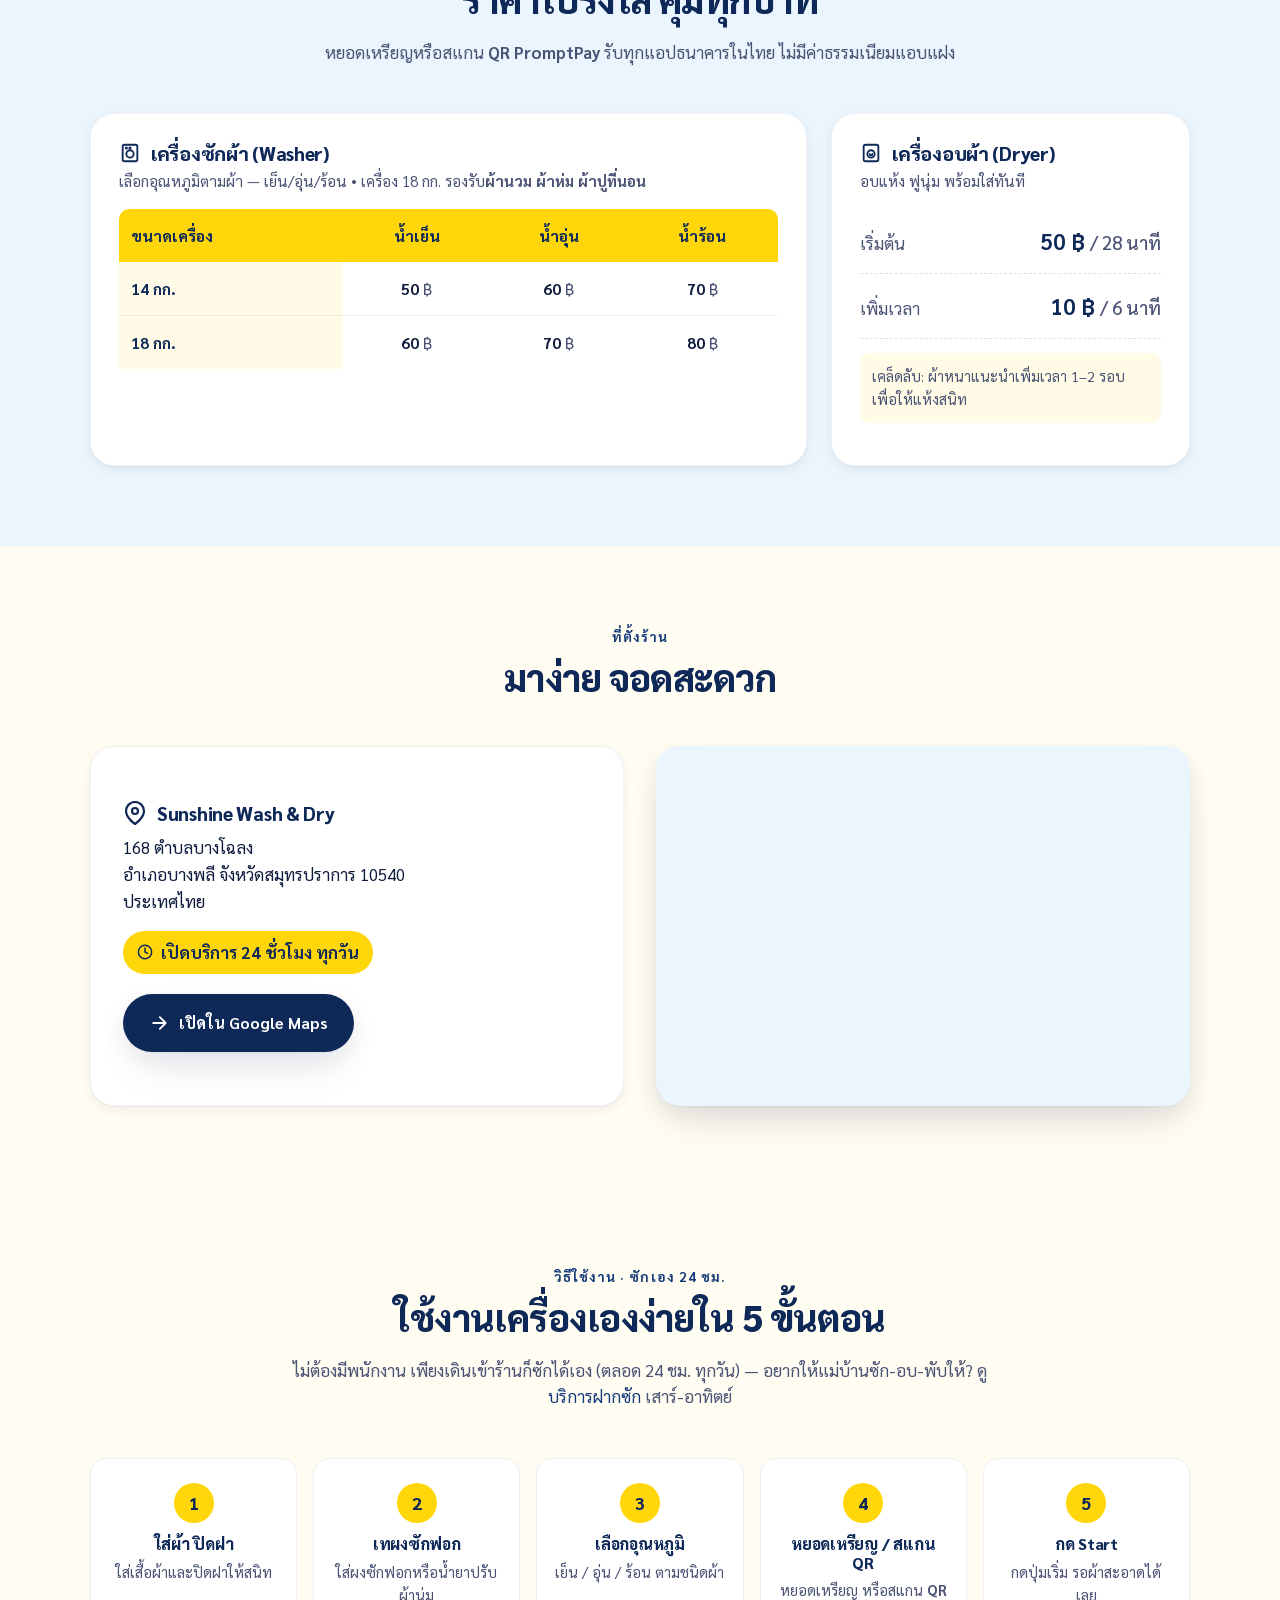
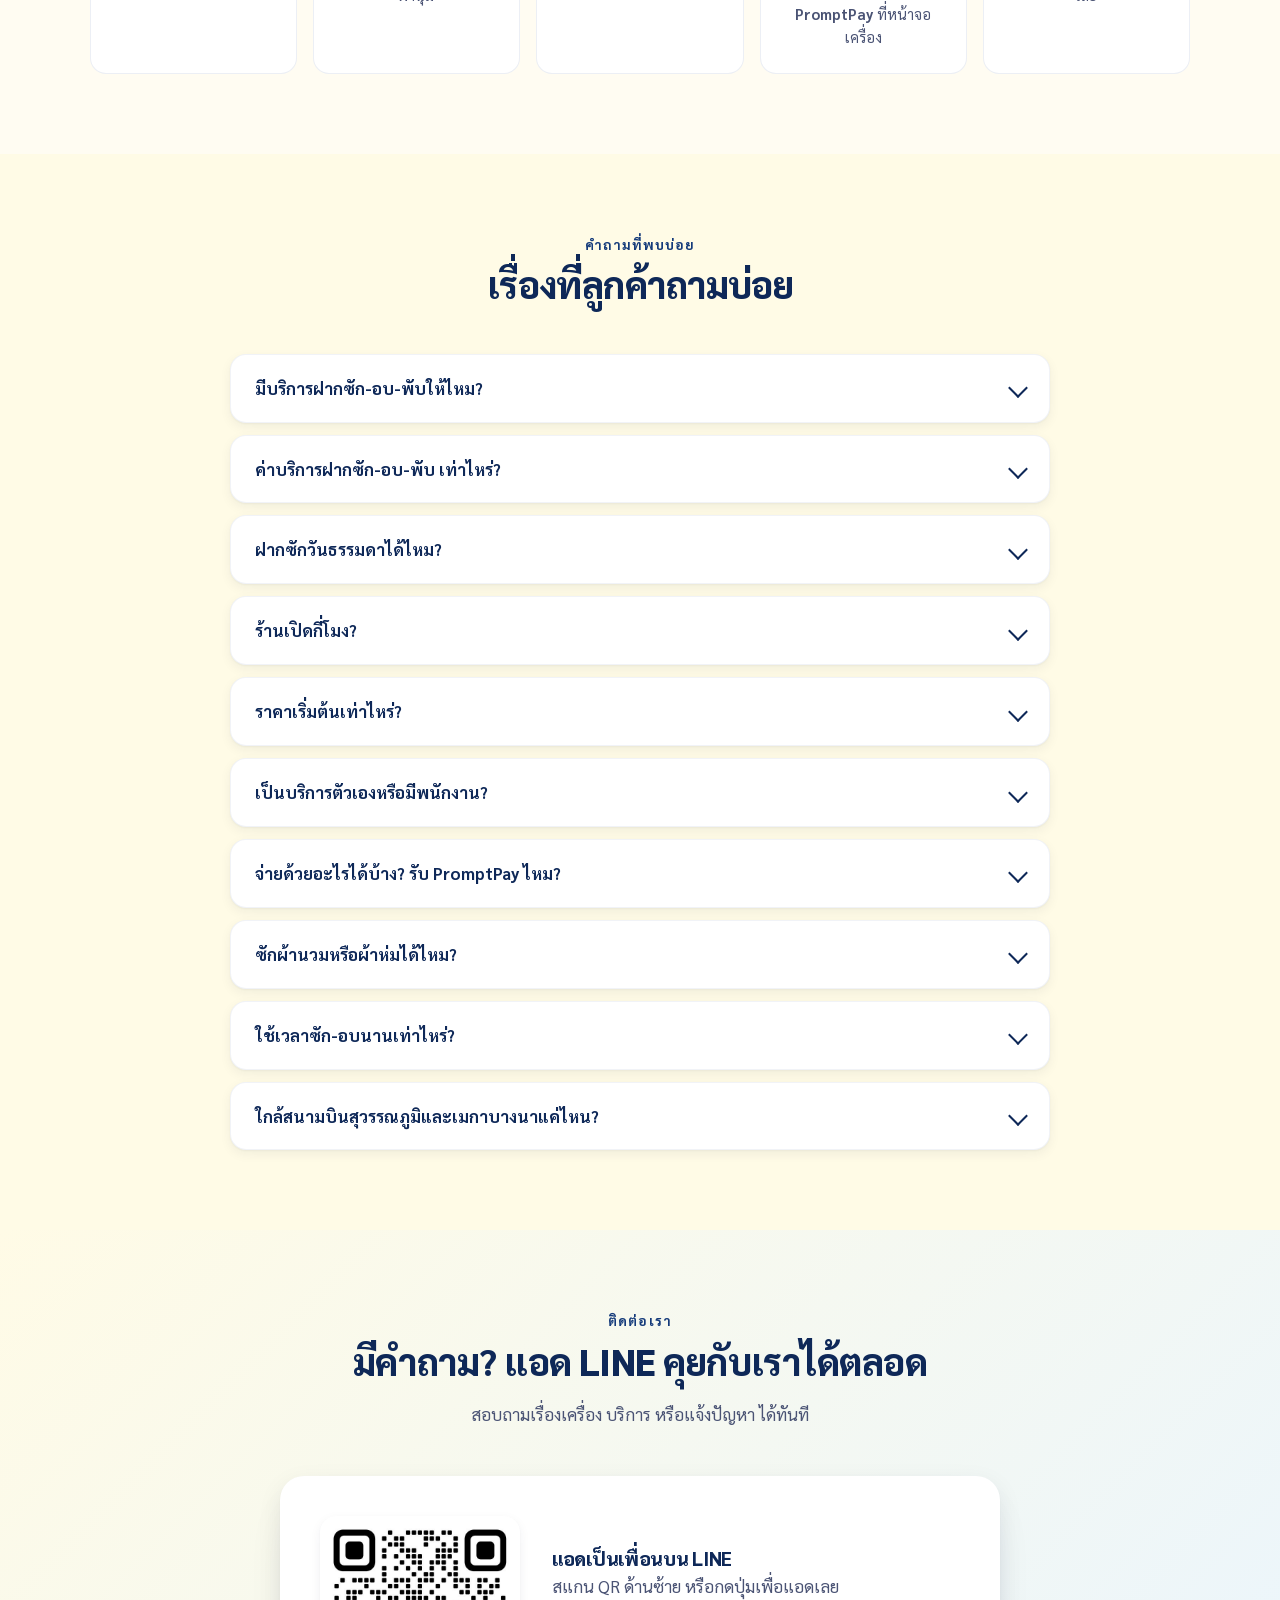
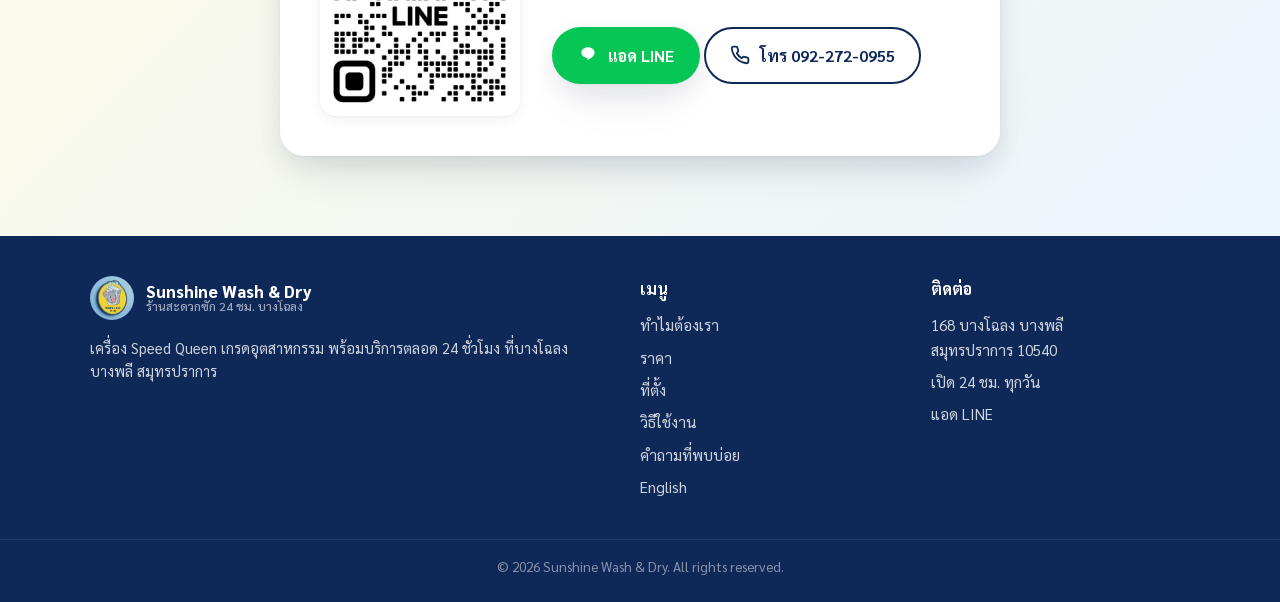
==== commit 6c74411d: "Add weekend drop-off Wash, Dry & Fold service + SEO New ad-style section right after the hero promot" ====
--- a/index.html
+++ b/index.html
@@ -4,8 +4,8 @@
   <meta charset="utf-8" />
   <meta name="viewport" content="width=device-width, initial-scale=1" />
 
-  <title>ร้านสะดวกซัก บางโฉลง 24 ชม. ซักอบหยอดเหรียญ | Sunshine Wash & Dry</title>
-  <meta name="description" content="Sunshine Wash & Dry ร้านสะดวกซักหยอดเหรียญ 24 ชม. ย่านบางโฉลง บางพลี สมุทรปราการ จ่าย QR PromptPay หรือเหรียญ เครื่อง Speed Queen รับซักผ้านวม ใกล้เมกาบางนา/สุวรรณภูมิ แอด LINE ได้เลย" />
+  <title>ร้านสะดวกซัก บางโฉลง 24 ชม. รับฝากซัก-อบ-พับ ฟรีค่าบริการ | Sunshine Wash & Dry</title>
+  <meta name="description" content="Sunshine Wash & Dry ร้านสะดวกซัก 24 ชม. บางโฉลง บางพลี สมุทรปราการ ★ใหม่ บริการฝากซัก-อบ-พับ ฟรีค่าบริการ ทุกเสาร์-อาทิตย์ 9:00–20:00 จ่ายเฉพาะค่าซัก-อบ เครื่อง Speed Queen รับ QR PromptPay ผ้านวม ใกล้เมกาบางนา/สุวรรณภูมิ" />
   <link rel="canonical" href="https://sunshine-wash-and-dry.cclaundrysystem.com/" />
   <link rel="alternate" hreflang="th" href="https://sunshine-wash-and-dry.cclaundrysystem.com/" />
   <link rel="alternate" hreflang="en" href="https://sunshine-wash-and-dry.cclaundrysystem.com/en/" />
@@ -21,8 +21,8 @@
   <meta property="og:type" content="business.business" />
   <meta property="og:locale" content="th_TH" />
   <meta property="og:locale:alternate" content="en_US" />
-  <meta property="og:title" content="ร้านสะดวกซัก บางโฉลง 24 ชม. รับ PromptPay — Sunshine Wash & Dry" />
-  <meta property="og:description" content="เครื่อง Speed Queen 24 ชม. ที่บางโฉลง บางพลี — จ่ายเหรียญหรือ PromptPay รับซักผ้านวม ใกล้เมกาบางนา/สุวรรณภูมิ" />
+  <meta property="og:title" content="ร้านสะดวกซัก บางโฉลง 24 ชม. ★ ฝากซัก-อบ-พับ ฟรี เสาร์-อาทิตย์ — Sunshine" />
+  <meta property="og:description" content="ใหม่! บริการฝากซัก-อบ-พับ ทุกเสาร์-อาทิตย์ 9:00–20:00 ฟรีค่าบริการ จ่ายเฉพาะค่าซัก-อบ • เครื่อง Speed Queen 24 ชม. บางโฉลง บางพลี รับ QR PromptPay ใกล้เมกาบางนา/สุวรรณภูมิ" />
   <meta property="og:url" content="https://sunshine-wash-and-dry.cclaundrysystem.com/" />
   <meta property="og:image" content="https://sunshine-wash-and-dry.cclaundrysystem.com/assets/storefront.jpg" />
   <meta property="og:image:width" content="1500" />
@@ -30,8 +30,8 @@
   <meta property="og:site_name" content="Sunshine Wash & Dry" />
 
   <meta name="twitter:card" content="summary_large_image" />
-  <meta name="twitter:title" content="ร้านสะดวกซัก บางโฉลง 24 ชม. รับ PromptPay" />
-  <meta name="twitter:description" content="ซักอบหยอดเหรียญ 24 ชม. จ่าย PromptPay บางโฉลง บางพลี สมุทรปราการ" />
+  <meta name="twitter:title" content="ร้านสะดวกซัก บางโฉลง 24 ชม. ★ ฝากซัก-อบ-พับ ฟรี เสาร์-อาทิตย์" />
+  <meta name="twitter:description" content="ซักอบหยอดเหรียญ 24 ชม. + บริการฝากซัก-อบ-พับ ฟรีค่าบริการ เสาร์-อาทิตย์ 9:00–20:00 บางโฉลง บางพลี สมุทรปราการ" />
   <meta name="twitter:image" content="https://sunshine-wash-and-dry.cclaundrysystem.com/assets/storefront.jpg" />
 
   <meta name="theme-color" content="#FFD60A" />
@@ -54,7 +54,7 @@
     "@id": "https://sunshine-wash-and-dry.cclaundrysystem.com/#business",
     "name": "Sunshine Wash & Dry",
     "alternateName": "ร้านสะดวกซัก Sunshine Wash & Dry บางโฉลง",
-    "description": "ร้านสะดวกซักหยอดเหรียญ 24 ชั่วโมง ย่านบางโฉลง อำเภอบางพลี จังหวัดสมุทรปราการ เครื่องซักและอบ Speed Queen เกรดอุตสาหกรรม รับซักผ้านวม ผ้าห่ม สะอาด ปลอดภัย จ่ายเหรียญหรือ QR PromptPay ใกล้เมกาบางนาและสนามบินสุวรรณภูมิ",
+    "description": "ร้านสะดวกซักหยอดเหรียญ 24 ชั่วโมง ย่านบางโฉลง อำเภอบางพลี จังหวัดสมุทรปราการ เครื่องซักและอบ Speed Queen เกรดอุตสาหกรรม รับซักผ้านวม ผ้าห่ม สะอาด ปลอดภัย จ่ายเหรียญหรือ QR PromptPay ใกล้เมกาบางนาและสนามบินสุวรรณภูมิ บริการใหม่ ฝากซัก-อบ-พับ (Wash Dry Fold) ทุกเสาร์-อาทิตย์ 9:00-20:00 ฟรีค่าบริการ จ่ายเฉพาะค่าซัก-อบเท่านั้น",
     "image": "https://sunshine-wash-and-dry.cclaundrysystem.com/assets/storefront.jpg",
     "logo": "https://sunshine-wash-and-dry.cclaundrysystem.com/assets/logo.jpg",
     "url": "https://sunshine-wash-and-dry.cclaundrysystem.com/",
@@ -112,9 +112,45 @@
         { "@type": "Offer", "name": "เครื่องซักผ้า 18 กก. (น้ำเย็น)", "price": "60", "priceCurrency": "THB" },
         { "@type": "Offer", "name": "เครื่องซักผ้า 18 กก. (น้ำอุ่น)", "price": "70", "priceCurrency": "THB" },
         { "@type": "Offer", "name": "เครื่องซักผ้า 18 กก. (น้ำร้อน)", "price": "80", "priceCurrency": "THB" },
-        { "@type": "Offer", "name": "เครื่องอบผ้า 28 นาที", "price": "50", "priceCurrency": "THB" }
+        { "@type": "Offer", "name": "เครื่องอบผ้า 28 นาที", "price": "50", "priceCurrency": "THB" },
+        {
+          "@type": "Offer",
+          "name": "บริการฝากซัก-อบ-พับ (Drop-off Wash Dry Fold) เสาร์-อาทิตย์",
+          "description": "ฝากซัก-อบ-พับผ่าน LINE ทุกเสาร์-อาทิตย์ 9:00-20:00 ฟรีค่าบริการ ไม่มีค่าบริการเพิ่ม จ่ายเฉพาะค่าซัก-อบตามตารางราคาเท่านั้น",
+          "price": "0",
+          "priceCurrency": "THB",
+          "availability": "https://schema.org/InStock",
+          "availableAtOrFrom": {
+            "@type": "Place",
+            "name": "Sunshine Wash & Dry",
+            "address": "168 บางโฉลง บางพลี สมุทรปราการ 10540"
+          }
+        }
       ]
-    }
+    },
+    "makesOffer": [{
+      "@type": "Offer",
+      "name": "บริการฝากซัก-อบ-พับ ฟรีค่าบริการ ทุกเสาร์-อาทิตย์",
+      "description": "ฝากซัก-อบ-พับ (Wash Dry Fold) ทุกเสาร์-อาทิตย์ 9:00-20:00 ฟรีค่าบริการ ส่งผ่าน LINE",
+      "itemOffered": {
+        "@type": "Service",
+        "name": "บริการฝากซัก-อบ-พับ (Drop-off Wash, Dry & Fold)",
+        "alternateName": ["รับฝากซัก-อบ-พับ", "Wash Dry Fold Service", "Drop-off Laundry", "ซักอบพับ"],
+        "description": "บริการฝากซัก-อบ-พับให้ฟรีค่าบริการ เปิดทุกเสาร์-อาทิตย์ 9:00-20:00 ลูกค้าส่งภาพตะกร้าผ้าผ่าน LINE เลือกโปรแกรม แม่บ้านจะซัก อบ และพับให้เรียบร้อย แจ้งกลับใน LINE เมื่อเสร็จ",
+        "areaServed": [
+          { "@type": "Place", "name": "บางโฉลง" },
+          { "@type": "Place", "name": "บางพลี" },
+          { "@type": "Place", "name": "ราชาเทวะ" },
+          { "@type": "Place", "name": "เมกาบางนา" }
+        ],
+        "hoursAvailable": [{
+          "@type": "OpeningHoursSpecification",
+          "dayOfWeek": ["Saturday", "Sunday"],
+          "opens": "09:00",
+          "closes": "20:00"
+        }]
+      }
+    }]
   }
   </script>
 
@@ -123,9 +159,12 @@
     "@context": "https://schema.org",
     "@type": "FAQPage",
     "mainEntity": [
-      { "@type": "Question", "name": "ร้านเปิดกี่โมง?", "acceptedAnswer": { "@type": "Answer", "text": "เปิดให้บริการ 24 ชั่วโมง ทุกวัน ไม่มีวันหยุด สามารถเดินเข้ามาใช้บริการได้ตลอดเวลา" } },
-      { "@type": "Question", "name": "ราคาเริ่มต้นเท่าไหร่?", "acceptedAnswer": { "@type": "Answer", "text": "เครื่องซักผ้า 14 กก. น้ำเย็น เริ่มต้น 50 บาท เครื่องอบผ้า 50 บาท ต่อ 28 นาที" } },
-      { "@type": "Question", "name": "เป็นบริการตัวเองหรือมีพนักงาน?", "acceptedAnswer": { "@type": "Answer", "text": "เป็นร้านสะดวกซักแบบบริการตัวเอง 100% ไม่มีพนักงานประจำ ใช้งานง่ายตามขั้นตอนบนเครื่อง หากมีปัญหาแอด LINE สอบถามได้ทันที" } },
+      { "@type": "Question", "name": "มีบริการฝากซัก-อบ-พับให้ไหม?", "acceptedAnswer": { "@type": "Answer", "text": "มี — เปิดบริการฝากซัก-อบ-พับ (Wash Dry Fold) ทุกเสาร์-อาทิตย์ 9:00–20:00 ฟรีค่าบริการ จ่ายเฉพาะค่าซัก-อบเท่านั้น เพียงแอด LINE แล้วส่งรูปตะกร้าผ้าเข้ามา เลือกโปรแกรมซัก-อบที่ต้องการ แม่บ้านจะดูแลซัก อบ พับให้เรียบร้อย แจ้งกลับใน LINE เมื่อเสร็จ มารับก่อน 20:00 หรือมารับหลัง 20:00 บนชั้นวางในร้านก็ได้" } },
+      { "@type": "Question", "name": "เป็นบริการตัวเองหรือมีพนักงาน?", "acceptedAnswer": { "@type": "Answer", "text": "วันธรรมดาเป็นร้านสะดวกซักแบบบริการตัวเอง 100% ตลอด 24 ชั่วโมง ใช้งานง่ายตามขั้นตอนบนเครื่อง ส่วนเสาร์-อาทิตย์ 9:00–20:00 มีแม่บ้านให้บริการฝากซัก-อบ-พับ ฟรีค่าบริการ" } },
+      { "@type": "Question", "name": "ค่าบริการฝากซัก-อบ-พับ เท่าไหร่?", "acceptedAnswer": { "@type": "Answer", "text": "ฟรีค่าบริการรับฝากซัก-อบ-พับ ไม่มีค่าบริการเพิ่มเติม ลูกค้าจ่ายเฉพาะค่าใช้เครื่องซักและเครื่องอบตามตารางราคาเท่านั้น เริ่มต้น 50 บาทสำหรับเครื่องซัก 14 กก. น้ำเย็น และ 50 บาทสำหรับเครื่องอบ 28 นาที" } },
+      { "@type": "Question", "name": "ฝากซักวันธรรมดาได้ไหม?", "acceptedAnswer": { "@type": "Answer", "text": "ปัจจุบันบริการฝากซัก-อบ-พับเปิดเฉพาะเสาร์-อาทิตย์ เวลา 9:00–20:00 วันธรรมดา (จันทร์-ศุกร์) ร้านเปิดแบบบริการตัวเองหยอดเหรียญและ QR PromptPay ตลอด 24 ชั่วโมง" } },
+      { "@type": "Question", "name": "ร้านเปิดกี่โมง?", "acceptedAnswer": { "@type": "Answer", "text": "เปิดให้บริการ 24 ชั่วโมง ทุกวัน ไม่มีวันหยุด สามารถเดินเข้ามาใช้บริการเครื่องซัก-อบเองได้ตลอดเวลา ส่วนบริการฝากซัก-อบ-พับเปิดเฉพาะเสาร์-อาทิตย์ 9:00–20:00" } },
+      { "@type": "Question", "name": "ราคาเริ่มต้นเท่าไหร่?", "acceptedAnswer": { "@type": "Answer", "text": "เครื่องซักผ้า 14 กก. น้ำเย็น เริ่มต้น 50 บาท เครื่องอบผ้า 50 บาท ต่อ 28 นาที บริการฝากซัก-อบ-พับเสาร์-อาทิตย์ ฟรีค่าบริการ" } },
       { "@type": "Question", "name": "จ่ายด้วยอะไรได้บ้าง รับ PromptPay ไหม?", "acceptedAnswer": { "@type": "Answer", "text": "รับทั้งหยอดเหรียญ (5 และ 10 บาท) และสแกนจ่าย QR PromptPay ผ่านแอปธนาคารทุกธนาคารในไทย ไม่ต้องพกเหรียญหนักกระเป๋าอีกต่อไป" } },
       { "@type": "Question", "name": "ซักผ้านวมหรือผ้าห่มได้ไหม?", "acceptedAnswer": { "@type": "Answer", "text": "ได้ แนะนำใช้เครื่องขนาด 18 กก. สำหรับผ้านวมและผ้าห่ม เพื่อให้สะอาดและกระจายตัวได้ดี" } },
       { "@type": "Question", "name": "ใช้เวลาซัก-อบนานเท่าไหร่?", "acceptedAnswer": { "@type": "Answer", "text": "ซักประมาณ 30–45 นาที อบ 28 นาทีต่อรอบ (เพิ่มเวลา 6 นาที 10 บาท) รวมประมาณ 1 ชั่วโมงเศษก็ได้ผ้าหอมสะอาดพร้อมใส่" } },
@@ -159,6 +198,7 @@
 
     <nav class="nav" aria-label="เมนูหลัก">
       <div class="nav-links">
+        <a href="#dropoff" class="nav-new">ฝากซัก-อบ-พับ <span class="new-dot" aria-label="ใหม่">ใหม่</span></a>
         <a href="#why">ทำไมต้องเรา</a>
         <a href="#pricing">ราคา</a>
         <a href="#location">ที่ตั้ง</a>
@@ -190,6 +230,11 @@
         <span class="eyebrow"><span class="dot"></span> เปิด 24 ชม. • รับ PromptPay • บางโฉลง บางพลี</span>
         <h1>ร้านสะดวกซัก บางโฉลง 24 ชม. — Speed Queen สะอาด ปลอดภัย</h1>
         <p class="lead">ซักอบหยอดเหรียญที่ <strong>168 บางโฉลง อำเภอบางพลี สมุทรปราการ</strong> เครื่อง Speed Queen เกรดอุตสาหกรรม จ่ายได้ทั้ง<strong>เหรียญและ QR PromptPay</strong> รับซักผ้านวม ผ้าห่ม สว่างทั้งคืน มีกล้องวงจรปิด ราคาเริ่ม 50 บาท ใกล้เมกาบางนาและสุวรรณภูมิ</p>
+        <a class="hero-promo" href="#dropoff">
+          <span class="promo-badge">ใหม่</span>
+          <span class="promo-msg"><strong>ฝากซัก-อบ-พับ ฟรีค่าบริการ</strong> ทุกเสาร์-อาทิตย์ 9:00–20:00</span>
+          <span class="promo-arrow" aria-hidden="true">→</span>
+        </a>
         <div class="hero-ctas">
           <a class="btn btn-line" href="https://lin.ee/V77IMtH" target="_blank" rel="noopener">
             <svg aria-hidden="true"><use href="#i-line"/></svg>
@@ -209,6 +254,95 @@
           <span class="badge promptpay">QR PromptPay</span>
         </div>
         <img src="/assets/storefront.jpg" alt="เครื่องซักผ้า Speed Queen ภายในร้าน Sunshine Wash & Dry บางโฉลง บางพลี" width="1500" height="1100" loading="eager" fetchpriority="high" />
+      </div>
+    </div>
+  </section>
+
+  <!-- DROP-OFF SERVICE (new feature — wash/dry/fold, weekends) -->
+  <section id="dropoff" class="dropoff" aria-labelledby="dropoff-h">
+    <div class="container">
+      <div class="dropoff-card">
+        <span class="dropoff-newtag"><span class="newtag-star">★</span> บริการใหม่ — New Service</span>
+        <p class="dropoff-quote">วันหยุดของคุณ คือวันหยุดจริงๆ</p>
+        <h2 id="dropoff-h">
+          รับฝากซัก-อบ-พับ ให้<br>
+          <span class="dropoff-hl">ทุกเสาร์-อาทิตย์</span>
+        </h2>
+        <div class="dropoff-hours">
+          <svg width="20" height="20" aria-hidden="true"><use href="#i-clock"/></svg>
+          เปิดบริการ 9:00 — 20:00
+        </div>
+
+        <div class="dropoff-free">
+          <span class="free-pill">FREE</span>
+          <div class="free-body">
+            <strong>บริการฝากซักฟรี ไม่มีค่าบริการเพิ่ม</strong>
+            <small>จ่ายเฉพาะค่าซัก-อบตามตารางราคาเท่านั้น</small>
+          </div>
+        </div>
+
+        <p class="dropoff-pitch">
+          <strong>ไม่ต้องเสียเวลาเฝ้าเครื่อง</strong> — แม่บ้านดูแลให้ตั้งแต่ <strong>ซัก → อบ → พับใส่ตะกร้า</strong>เรียบร้อย ส่งภาพแจ้งทันทีใน LINE เมื่อเสร็จ มารับก่อน 20:00 หรือมารับหลัง 20:00 บนชั้นวางในร้านก็ได้
+        </p>
+
+        <div class="dropoff-steps">
+          <div class="dropoff-step">
+            <span class="num">1</span>
+            <h3>แอด LINE เรา</h3>
+            <p>สแกน QR ที่ร้าน หรือกดปุ่ม "แอด LINE" บนเว็บไซต์นี้</p>
+          </div>
+          <div class="dropoff-step">
+            <span class="num">2</span>
+            <h3>ถ่ายรูปตะกร้าผ้า ส่งเข้าไลน์</h3>
+            <p>พร้อมเลือกโปรแกรมซัก (เย็น/อุ่น/ร้อน) และโปรแกรมอบที่ต้องการ</p>
+          </div>
+          <div class="dropoff-step">
+            <span class="num">3</span>
+            <h3>แม่บ้านจัดการให้</h3>
+            <p>ซัก + อบ + พับ ตามที่สั่ง สะอาดเรียบร้อย</p>
+          </div>
+          <div class="dropoff-step">
+            <span class="num">4</span>
+            <h3>จ่ายเงินที่ร้าน</h3>
+            <p>เงินสด หรือสแกน QR PromptPay ผ่านแอปธนาคาร</p>
+          </div>
+          <div class="dropoff-step">
+            <span class="num">5</span>
+            <h3>รับผ้าได้เลย</h3>
+            <p>เมื่อแม่บ้านแจ้งในไลน์ว่าเสร็จแล้ว มารับที่ร้านได้</p>
+          </div>
+        </div>
+
+        <div class="dropoff-menu">
+          <div class="menu-col">
+            <span class="menu-label"><svg width="18" height="18" aria-hidden="true"><use href="#i-washer"/></svg> โปรแกรมซัก · WASH</span>
+            <strong>น้ำเย็น · น้ำอุ่น · น้ำร้อน</strong>
+            <small>เลือกตามชนิดผ้า ดูราคาที่ <a href="#pricing">ตารางราคา</a></small>
+          </div>
+          <div class="menu-col">
+            <span class="menu-label"><svg width="18" height="18" aria-hidden="true"><use href="#i-dryer"/></svg> โปรแกรมอบ · DRY</span>
+            <strong>30 นาที (ปกติ) · 40 นาที (ผ้าเยอะ)</strong>
+            <small>ผ้าหนา ผ้านวม แนะนำ 40 นาทีขึ้นไป</small>
+          </div>
+        </div>
+
+        <div class="dropoff-late">
+          <svg width="22" height="22" aria-hidden="true"><use href="#i-shield"/></svg>
+          <p><strong>มารับหลัง 20:00 ได้</strong> — ผ้าที่พับเสร็จแล้วจะอยู่บนชั้นวางของในร้าน รอคุณมารับเมื่อสะดวก ตลอด 24 ชั่วโมง</p>
+        </div>
+
+        <div class="dropoff-ctas">
+          <a class="btn btn-line" href="https://lin.ee/V77IMtH" target="_blank" rel="noopener">
+            <svg aria-hidden="true"><use href="#i-line"/></svg>
+            ฝากซักผ่าน LINE
+          </a>
+          <a class="btn btn-outline" href="tel:+66922720955">
+            <svg aria-hidden="true"><use href="#i-phone"/></svg>
+            โทร 092-272-0955
+          </a>
+        </div>
+
+        <p class="dropoff-foot">หมดเรื่องกังวลเรื่องซักผ้า — วันหยุดเป็นของคุณคนเดียว 💛</p>
       </div>
     </div>
   </section>
@@ -325,9 +459,9 @@
   <section id="how">
     <div class="container">
       <div class="section-head">
-        <div class="kicker">วิธีใช้งาน</div>
-        <h2>ใช้งานง่ายใน 5 ขั้นตอน</h2>
-        <p>ไม่ต้องมีพนักงาน เพียงเดินเข้าร้านก็ซักได้เอง</p>
+        <div class="kicker">วิธีใช้งาน · ซักเอง 24 ชม.</div>
+        <h2>ใช้งานเครื่องเองง่ายใน 5 ขั้นตอน</h2>
+        <p>ไม่ต้องมีพนักงาน เพียงเดินเข้าร้านก็ซักได้เอง (ตลอด 24 ชม. ทุกวัน) — อยากให้แม่บ้านซัก-อบ-พับให้? ดู <a href="#dropoff">บริการฝากซัก</a> เสาร์-อาทิตย์</p>
       </div>
       <div class="steps">
         <div class="step"><div class="step-num">1</div><h3>ใส่ผ้า ปิดฝา</h3><p>ใส่เสื้อผ้าและปิดฝาให้สนิท</p></div>
@@ -347,9 +481,12 @@
         <h2>เรื่องที่ลูกค้าถามบ่อย</h2>
       </div>
       <div class="faq-list">
-        <details class="faq-item"><summary>ร้านเปิดกี่โมง?</summary><div class="answer">เปิดให้บริการ 24 ชั่วโมง ทุกวัน ไม่มีวันหยุด สามารถเดินเข้ามาใช้บริการได้ตลอดเวลา</div></details>
-        <details class="faq-item"><summary>ราคาเริ่มต้นเท่าไหร่?</summary><div class="answer">เครื่องซักผ้า 14 กก. น้ำเย็น เริ่มต้น 50 บาท เครื่องอบผ้า 50 บาทต่อ 28 นาที ดูตารางราคาเต็มในส่วน <a href="#pricing">ราคา</a></div></details>
-        <details class="faq-item"><summary>เป็นบริการตัวเองหรือมีพนักงาน?</summary><div class="answer">เป็นร้านสะดวกซักแบบบริการตัวเอง 100% ไม่มีพนักงานประจำ ใช้งานง่ายตามขั้นตอนบนเครื่อง หากมีปัญหา <a href="https://lin.ee/V77IMtH" target="_blank" rel="noopener">แอด LINE</a> สอบถามได้ทันที</div></details>
+        <details class="faq-item"><summary>มีบริการฝากซัก-อบ-พับให้ไหม?</summary><div class="answer">มี — เปิดบริการ <strong>ฝากซัก-อบ-พับ (Wash Dry Fold)</strong> ทุกเสาร์-อาทิตย์ 9:00–20:00 <strong>ฟรีค่าบริการ</strong> จ่ายเฉพาะค่าซัก-อบเท่านั้น เพียง <a href="https://lin.ee/V77IMtH" target="_blank" rel="noopener">แอด LINE</a> แล้วส่งรูปตะกร้าผ้าพร้อมเลือกโปรแกรม แม่บ้านจะดูแลซัก อบ พับให้เรียบร้อย แจ้งกลับใน LINE เมื่อเสร็จ มารับก่อน 20:00 หรือมารับหลัง 20:00 บนชั้นวางในร้านก็ได้ ดูรายละเอียดใน <a href="#dropoff">บริการฝากซัก</a></div></details>
+        <details class="faq-item"><summary>ค่าบริการฝากซัก-อบ-พับ เท่าไหร่?</summary><div class="answer"><strong>ฟรีค่าบริการรับฝากซัก-อบ-พับ</strong> ไม่มีค่าบริการเพิ่มเติม ลูกค้าจ่ายเฉพาะค่าใช้เครื่องซักและเครื่องอบตามตารางราคาเท่านั้น เริ่มต้น 50 บาทสำหรับเครื่องซัก 14 กก. น้ำเย็น และ 50 บาทสำหรับเครื่องอบ 28 นาที</div></details>
+        <details class="faq-item"><summary>ฝากซักวันธรรมดาได้ไหม?</summary><div class="answer">ปัจจุบันบริการฝากซัก-อบ-พับเปิดเฉพาะ <strong>เสาร์-อาทิตย์</strong> เวลา 9:00–20:00 วันธรรมดา (จันทร์-ศุกร์) ร้านเปิดแบบบริการตัวเองหยอดเหรียญและ QR PromptPay ตลอด 24 ชั่วโมง</div></details>
+        <details class="faq-item"><summary>ร้านเปิดกี่โมง?</summary><div class="answer">เปิดให้บริการ <strong>24 ชั่วโมง ทุกวัน</strong> ไม่มีวันหยุด สามารถเดินเข้ามาใช้เครื่องซัก-อบเองได้ตลอดเวลา ส่วน <strong>บริการฝากซัก-อบ-พับเปิดเฉพาะเสาร์-อาทิตย์ 9:00–20:00</strong></div></details>
+        <details class="faq-item"><summary>ราคาเริ่มต้นเท่าไหร่?</summary><div class="answer">เครื่องซักผ้า 14 กก. น้ำเย็น เริ่มต้น 50 บาท เครื่องอบผ้า 50 บาทต่อ 28 นาที บริการฝากซัก-อบ-พับเสาร์-อาทิตย์ <strong>ฟรีค่าบริการ</strong> ดูตารางราคาเต็มในส่วน <a href="#pricing">ราคา</a></div></details>
+        <details class="faq-item"><summary>เป็นบริการตัวเองหรือมีพนักงาน?</summary><div class="answer"><strong>วันธรรมดาเป็นบริการตัวเอง 100%</strong> ตลอด 24 ชั่วโมง — เพียงเดินเข้าร้าน ใส่ผ้า เลือกโปรแกรม จ่ายด้วยเหรียญหรือ QR PromptPay <br><br><strong>เสาร์-อาทิตย์ 9:00–20:00</strong> มีแม่บ้านให้บริการ <a href="#dropoff">ฝากซัก-อบ-พับ ฟรีค่าบริการ</a> หากมีปัญหา <a href="https://lin.ee/V77IMtH" target="_blank" rel="noopener">แอด LINE</a> สอบถามได้ตลอด</div></details>
         <details class="faq-item"><summary>จ่ายด้วยอะไรได้บ้าง? รับ PromptPay ไหม?</summary><div class="answer">รับทั้ง <strong>หยอดเหรียญ</strong> (5 และ 10 บาท) และ <strong>สแกนจ่าย QR PromptPay</strong> ผ่านแอปธนาคารทุกธนาคารในไทย ไม่ต้องพกเหรียญหนักกระเป๋าอีกต่อไป</div></details>
         <details class="faq-item"><summary>ซักผ้านวมหรือผ้าห่มได้ไหม?</summary><div class="answer">ได้ แนะนำใช้เครื่องขนาด 18 กก. สำหรับผ้านวมและผ้าห่ม เพื่อให้สะอาดและกระจายตัวได้ดี</div></details>
         <details class="faq-item"><summary>ใช้เวลาซัก-อบนานเท่าไหร่?</summary><div class="answer">ซักประมาณ 30–45 นาที อบ 28 นาทีต่อรอบ (เพิ่มเวลา 6 นาที 10 บาท) รวมประมาณ 1 ชั่วโมงเศษก็ได้ผ้าหอมสะอาดพร้อมใส่</div></details>
--- a/styles.css
+++ b/styles.css
@@ -105,6 +105,19 @@
   .brand-name small { display: none; }
 }
 
+/* ========== NAV NEW BADGE ========== */
+.nav-new { position: relative; display: inline-flex; align-items: center; gap: 8px; }
+.new-dot {
+  display: inline-flex; align-items: center; justify-content: center;
+  font-size: 0.65rem; font-weight: 800; letter-spacing: 0.05em;
+  background: var(--yellow); color: var(--blue-deep);
+  padding: 2px 7px; border-radius: 999px;
+  text-transform: uppercase;
+}
+@media (max-width: 820px) {
+  .nav-new { font-weight: 700; color: var(--blue-deep); }
+}
+
 /* ========== HERO ========== */
 .hero {
   position: relative; overflow: hidden;
@@ -138,6 +151,32 @@
 .hero h1 { color: var(--blue-deep); }
 .hero .lead { font-size: 1.1rem; color: var(--ink); max-width: 540px; margin-bottom: 28px; }
 .hero-ctas { display: flex; flex-wrap: wrap; gap: 12px; }
+
+/* Hero promo strip (announces drop-off service) */
+.hero-promo {
+  display: inline-flex; align-items: center; gap: 12px;
+  background: var(--blue-deep); color: var(--white);
+  padding: 10px 16px 10px 10px; border-radius: 999px;
+  margin-bottom: 20px;
+  box-shadow: var(--shadow-md);
+  transition: transform 160ms ease, box-shadow 160ms ease;
+  max-width: 100%;
+}
+.hero-promo:hover { color: var(--white); transform: translateY(-1px); box-shadow: var(--shadow-lg); }
+.hero-promo .promo-badge {
+  background: var(--yellow); color: var(--blue-deep);
+  padding: 4px 10px; border-radius: 999px;
+  font-weight: 800; font-size: 0.75rem; letter-spacing: 0.04em;
+  flex-shrink: 0;
+}
+.hero-promo .promo-msg { font-size: 0.92rem; line-height: 1.35; }
+.hero-promo .promo-msg strong { color: var(--yellow); }
+.hero-promo .promo-arrow { font-weight: 800; }
+@media (max-width: 480px) {
+  .hero-promo { padding: 8px 14px 8px 8px; gap: 8px; }
+  .hero-promo .promo-msg { font-size: 0.82rem; }
+  .hero-promo .promo-arrow { display: none; }
+}
 .btn {
   display: inline-flex; align-items: center; justify-content: center; gap: 10px;
   padding: 14px 24px; border-radius: 999px; font-weight: 700; font-size: 1rem;
@@ -185,6 +224,175 @@
   .hero-image img { aspect-ratio: 16/10; max-height: 280px; }
   .hero-badges { left: 12px; top: 12px; }
   .badge { font-size: 0.78rem; padding: 7px 12px; }
+}
+
+/* ========== DROP-OFF SERVICE (new feature highlight) ========== */
+.dropoff {
+  background: var(--paper);
+  padding: 64px 0 72px;
+  position: relative;
+}
+.dropoff::before {
+  content: ""; position: absolute; inset: 0 0 auto; height: 8px;
+  background: linear-gradient(90deg, var(--yellow) 0%, var(--yellow) 33%, var(--blue-deep) 33%, var(--blue-deep) 66%, var(--line-green) 66%, var(--line-green) 100%);
+  opacity: 0.85;
+}
+.dropoff-card {
+  background: linear-gradient(180deg, var(--white) 0%, #FFFEF7 100%);
+  border-radius: var(--radius-lg);
+  padding: 48px 44px;
+  max-width: 1000px; margin: 0 auto;
+  box-shadow: var(--shadow-lg);
+  border: 1px solid rgba(20, 58, 122, 0.08);
+  text-align: center;
+  position: relative;
+  overflow: hidden;
+}
+.dropoff-card::after {
+  content: ""; position: absolute; top: -120px; right: -120px;
+  width: 280px; height: 280px; border-radius: 50%;
+  background: radial-gradient(circle, rgba(255, 214, 10, 0.25) 0%, transparent 70%);
+  pointer-events: none;
+}
+@media (max-width: 820px) {
+  .dropoff { padding: 48px 0 56px; }
+  .dropoff-card { padding: 32px 22px; border-radius: var(--radius); }
+}
+
+.dropoff-newtag {
+  display: inline-flex; align-items: center; gap: 6px;
+  font-weight: 800; font-size: 0.82rem; letter-spacing: 0.06em;
+  color: var(--blue-deep);
+  padding: 6px 14px; border-radius: 999px;
+  background: var(--yellow); margin-bottom: 18px;
+  text-transform: uppercase;
+}
+.newtag-star { color: #DC2626; font-size: 1rem; }
+
+.dropoff-quote {
+  font-style: italic; color: var(--ink-soft);
+  font-size: 1.05rem; margin: 0 0 6px;
+}
+.dropoff-card h2 {
+  font-size: clamp(2rem, 4.8vw, 3rem);
+  margin: 0 0 18px;
+  color: var(--blue-deep);
+  line-height: 1.1;
+}
+.dropoff-hl {
+  background: linear-gradient(180deg, transparent 55%, var(--yellow) 55%);
+  padding: 0 8px;
+  color: var(--blue-deep);
+}
+
+.dropoff-hours {
+  display: inline-flex; align-items: center; gap: 8px;
+  padding: 8px 18px; border-radius: 999px;
+  background: var(--blue-bg); color: var(--blue-deep);
+  font-weight: 700; font-size: 1rem; margin-bottom: 28px;
+}
+.dropoff-hours svg { color: var(--blue-deep); }
+
+.dropoff-free {
+  display: inline-flex; align-items: center; gap: 16px;
+  background: var(--yellow-bg);
+  border: 2px solid var(--yellow);
+  border-radius: var(--radius);
+  padding: 16px 24px 16px 20px;
+  margin: 0 auto 26px;
+  text-align: left;
+  max-width: 540px;
+}
+.free-pill {
+  display: inline-flex; align-items: center; justify-content: center;
+  font-weight: 900; font-size: 1.4rem; letter-spacing: 0.02em;
+  background: var(--line-green); color: var(--white);
+  padding: 12px 18px; border-radius: 12px;
+  flex-shrink: 0;
+  box-shadow: 0 4px 14px rgba(6, 199, 85, 0.25);
+}
+.free-body { display: flex; flex-direction: column; gap: 2px; }
+.free-body strong { color: var(--blue-deep); font-size: 1.05rem; line-height: 1.25; }
+.free-body small { color: var(--ink-soft); font-size: 0.9rem; }
+@media (max-width: 520px) {
+  .dropoff-free { flex-direction: column; gap: 10px; text-align: center; align-items: center; padding: 18px; }
+  .free-pill { font-size: 1.2rem; padding: 10px 16px; }
+}
+
+.dropoff-pitch {
+  font-size: 1.05rem; color: var(--ink);
+  max-width: 720px; margin: 0 auto 36px;
+  line-height: 1.65;
+}
+
+.dropoff-steps {
+  display: grid; grid-template-columns: repeat(5, 1fr); gap: 14px;
+  margin-bottom: 36px;
+  text-align: left;
+}
+@media (max-width: 900px) { .dropoff-steps { grid-template-columns: repeat(2, 1fr); } }
+@media (max-width: 480px) { .dropoff-steps { grid-template-columns: 1fr; } }
+.dropoff-step {
+  background: var(--white); border-radius: 14px; padding: 18px 16px;
+  border: 1px solid rgba(20, 58, 122, 0.1);
+  box-shadow: var(--shadow-sm);
+  transition: transform 200ms ease, box-shadow 200ms ease;
+  position: relative;
+}
+.dropoff-step:hover { transform: translateY(-3px); box-shadow: var(--shadow-md); }
+.dropoff-step .num {
+  display: inline-flex; align-items: center; justify-content: center;
+  width: 32px; height: 32px; border-radius: 50%;
+  background: var(--blue-deep); color: var(--yellow);
+  font-weight: 800; font-size: 0.95rem; margin-bottom: 10px;
+}
+.dropoff-step h3 { font-size: 0.98rem; margin-bottom: 4px; color: var(--blue-deep); }
+.dropoff-step p { font-size: 0.85rem; color: var(--ink-soft); margin: 0; line-height: 1.45; }
+
+.dropoff-menu {
+  display: grid; grid-template-columns: 1fr 1fr; gap: 0;
+  background: var(--paper);
+  border-radius: var(--radius);
+  border: 1px solid rgba(20, 58, 122, 0.1);
+  padding: 22px;
+  margin-bottom: 24px;
+  text-align: left;
+}
+.dropoff-menu .menu-col { padding: 6px 18px; }
+.dropoff-menu .menu-col + .menu-col { border-left: 1px dashed rgba(20, 58, 122, 0.18); }
+.menu-label {
+  display: inline-flex; align-items: center; gap: 8px;
+  font-size: 0.78rem; font-weight: 700; letter-spacing: 0.06em;
+  color: var(--blue); text-transform: uppercase; margin-bottom: 6px;
+}
+.menu-label svg { color: var(--blue-deep); }
+.dropoff-menu strong { display: block; color: var(--blue-deep); font-size: 1.05rem; margin-bottom: 4px; }
+.dropoff-menu small { color: var(--ink-soft); font-size: 0.85rem; }
+@media (max-width: 640px) {
+  .dropoff-menu { grid-template-columns: 1fr; gap: 16px; }
+  .dropoff-menu .menu-col + .menu-col { border-left: 0; border-top: 1px dashed rgba(20, 58, 122, 0.18); padding-top: 16px; }
+}
+
+.dropoff-late {
+  display: flex; align-items: flex-start; gap: 12px;
+  background: var(--yellow-bg);
+  border-radius: 12px;
+  padding: 14px 18px;
+  margin: 0 auto 28px;
+  max-width: 720px;
+  text-align: left;
+}
+.dropoff-late svg { color: var(--blue-deep); flex-shrink: 0; margin-top: 2px; }
+.dropoff-late p { margin: 0; font-size: 0.95rem; color: var(--ink); line-height: 1.5; }
+
+.dropoff-ctas {
+  display: flex; flex-wrap: wrap; gap: 12px; justify-content: center;
+  margin-bottom: 20px;
+}
+
+.dropoff-foot {
+  font-style: italic; color: var(--ink-soft);
+  font-size: 0.98rem; margin: 8px 0 0;
 }
 
 /* ========== SECTIONS ========== */
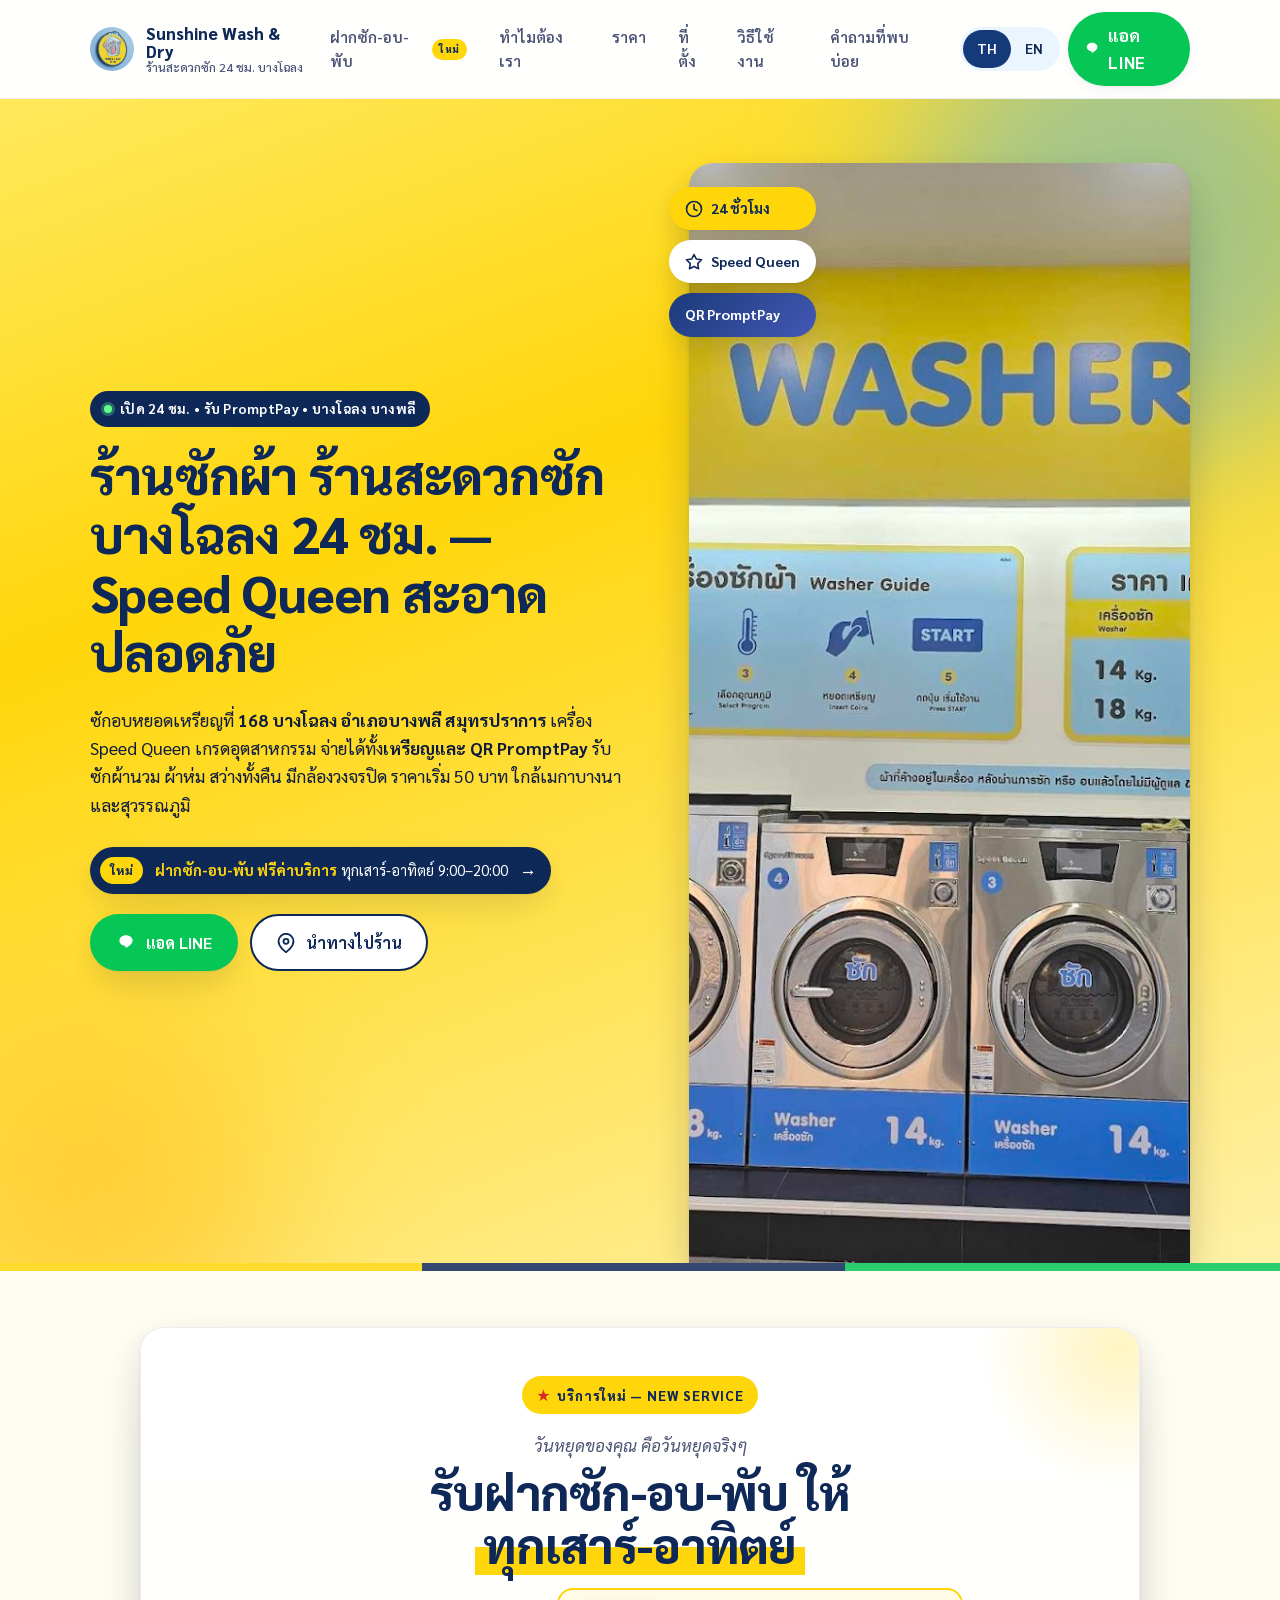
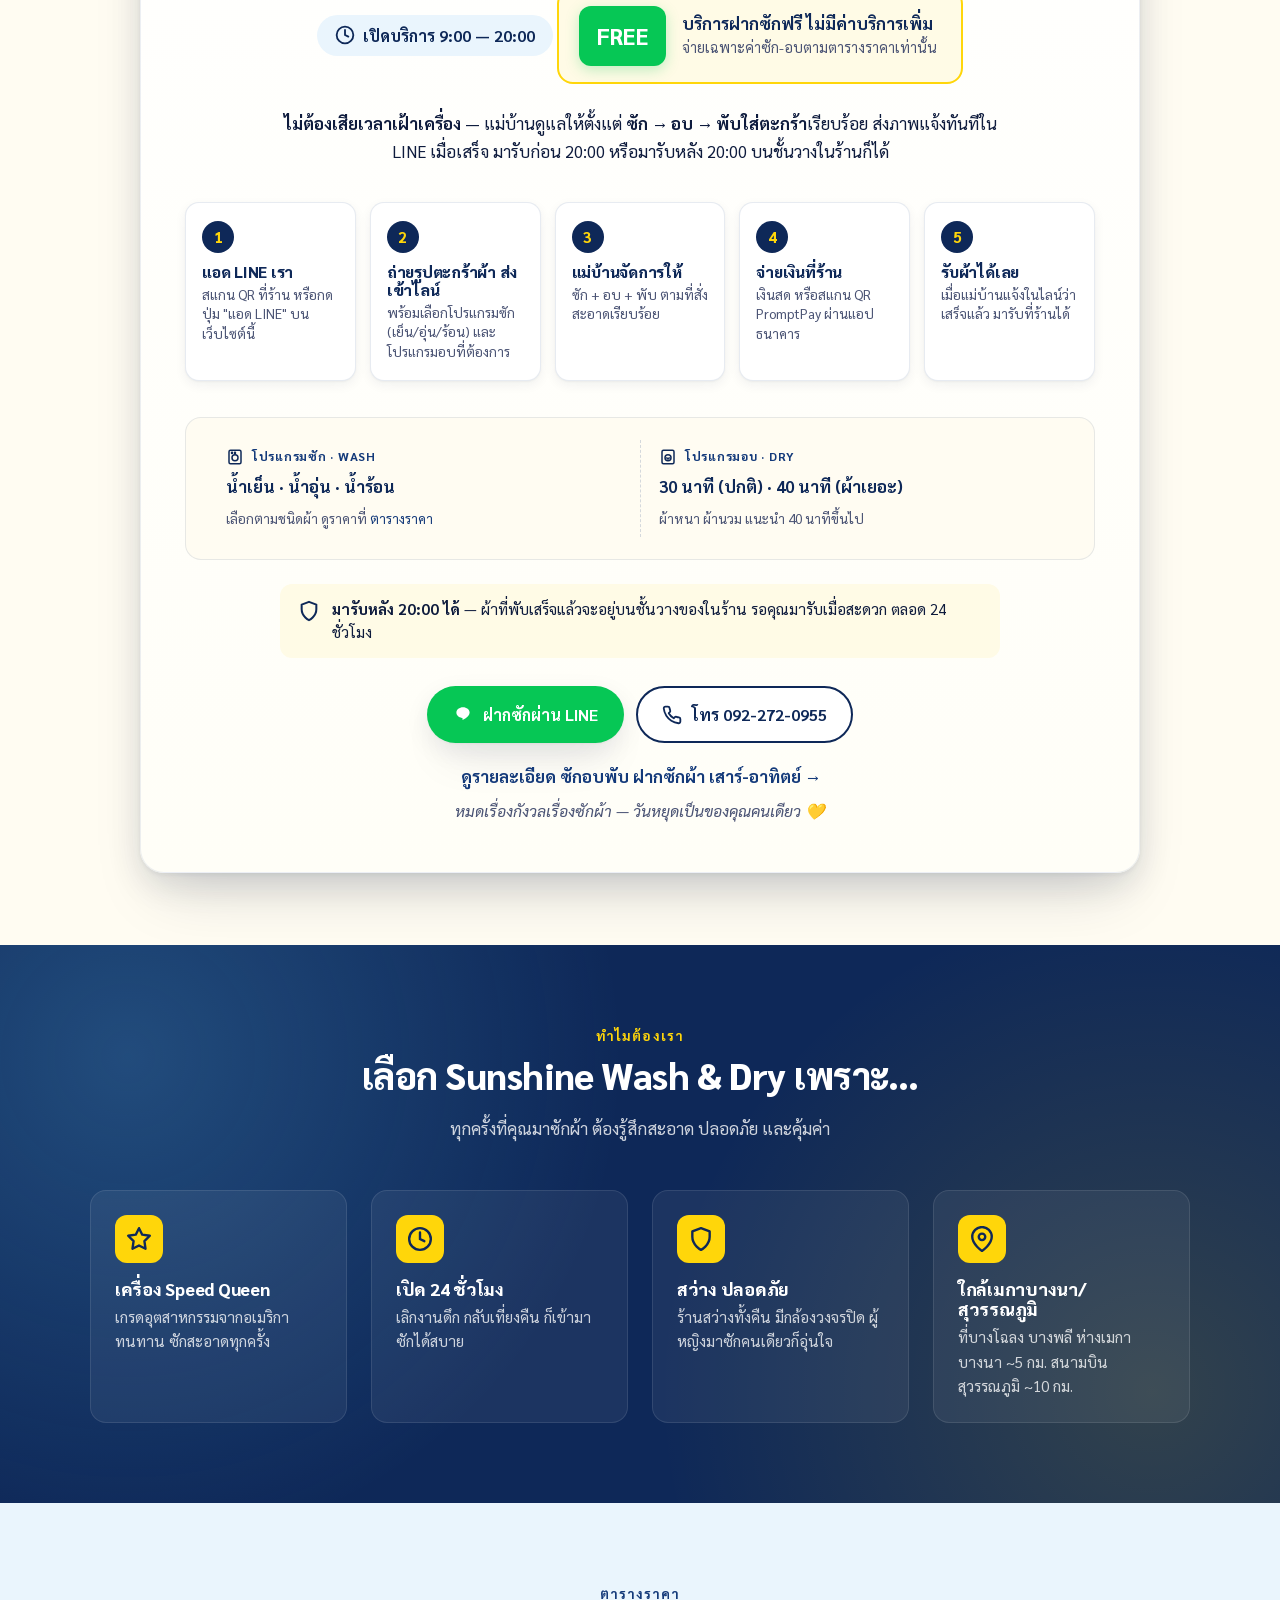
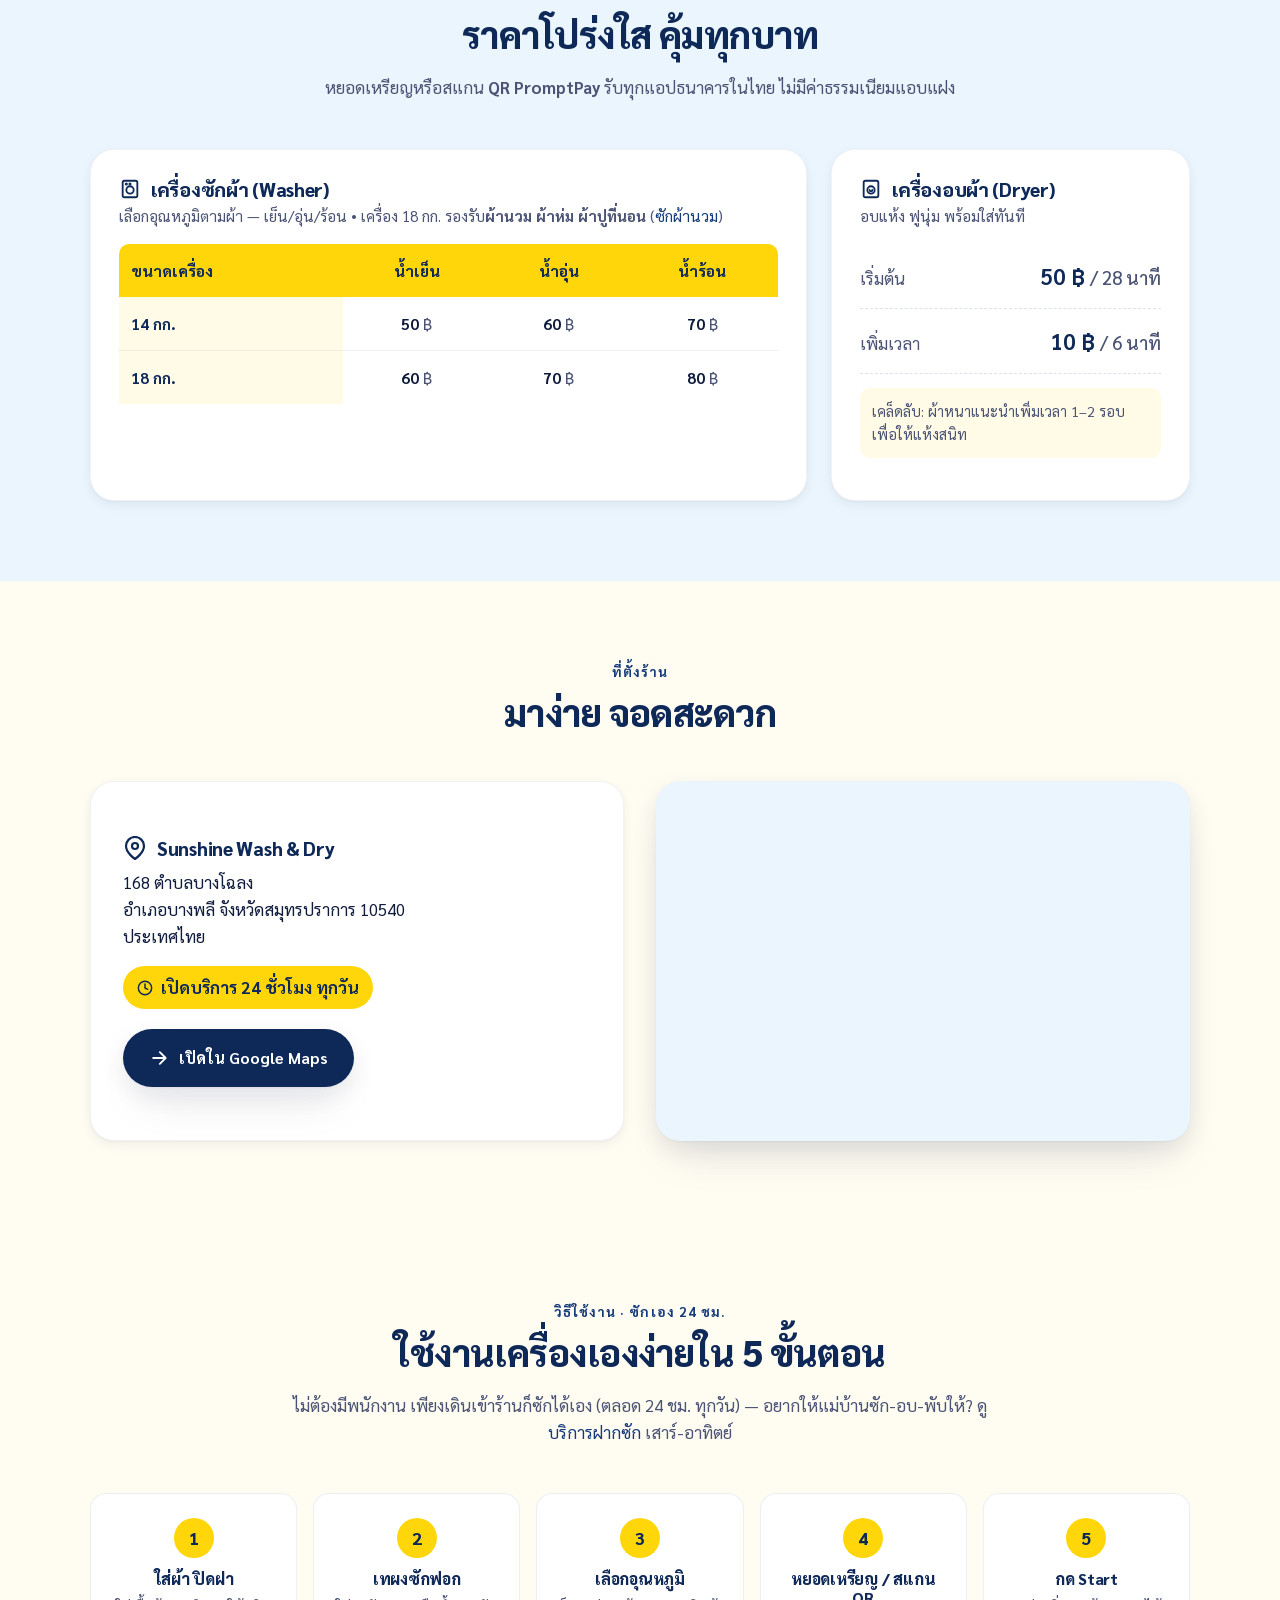
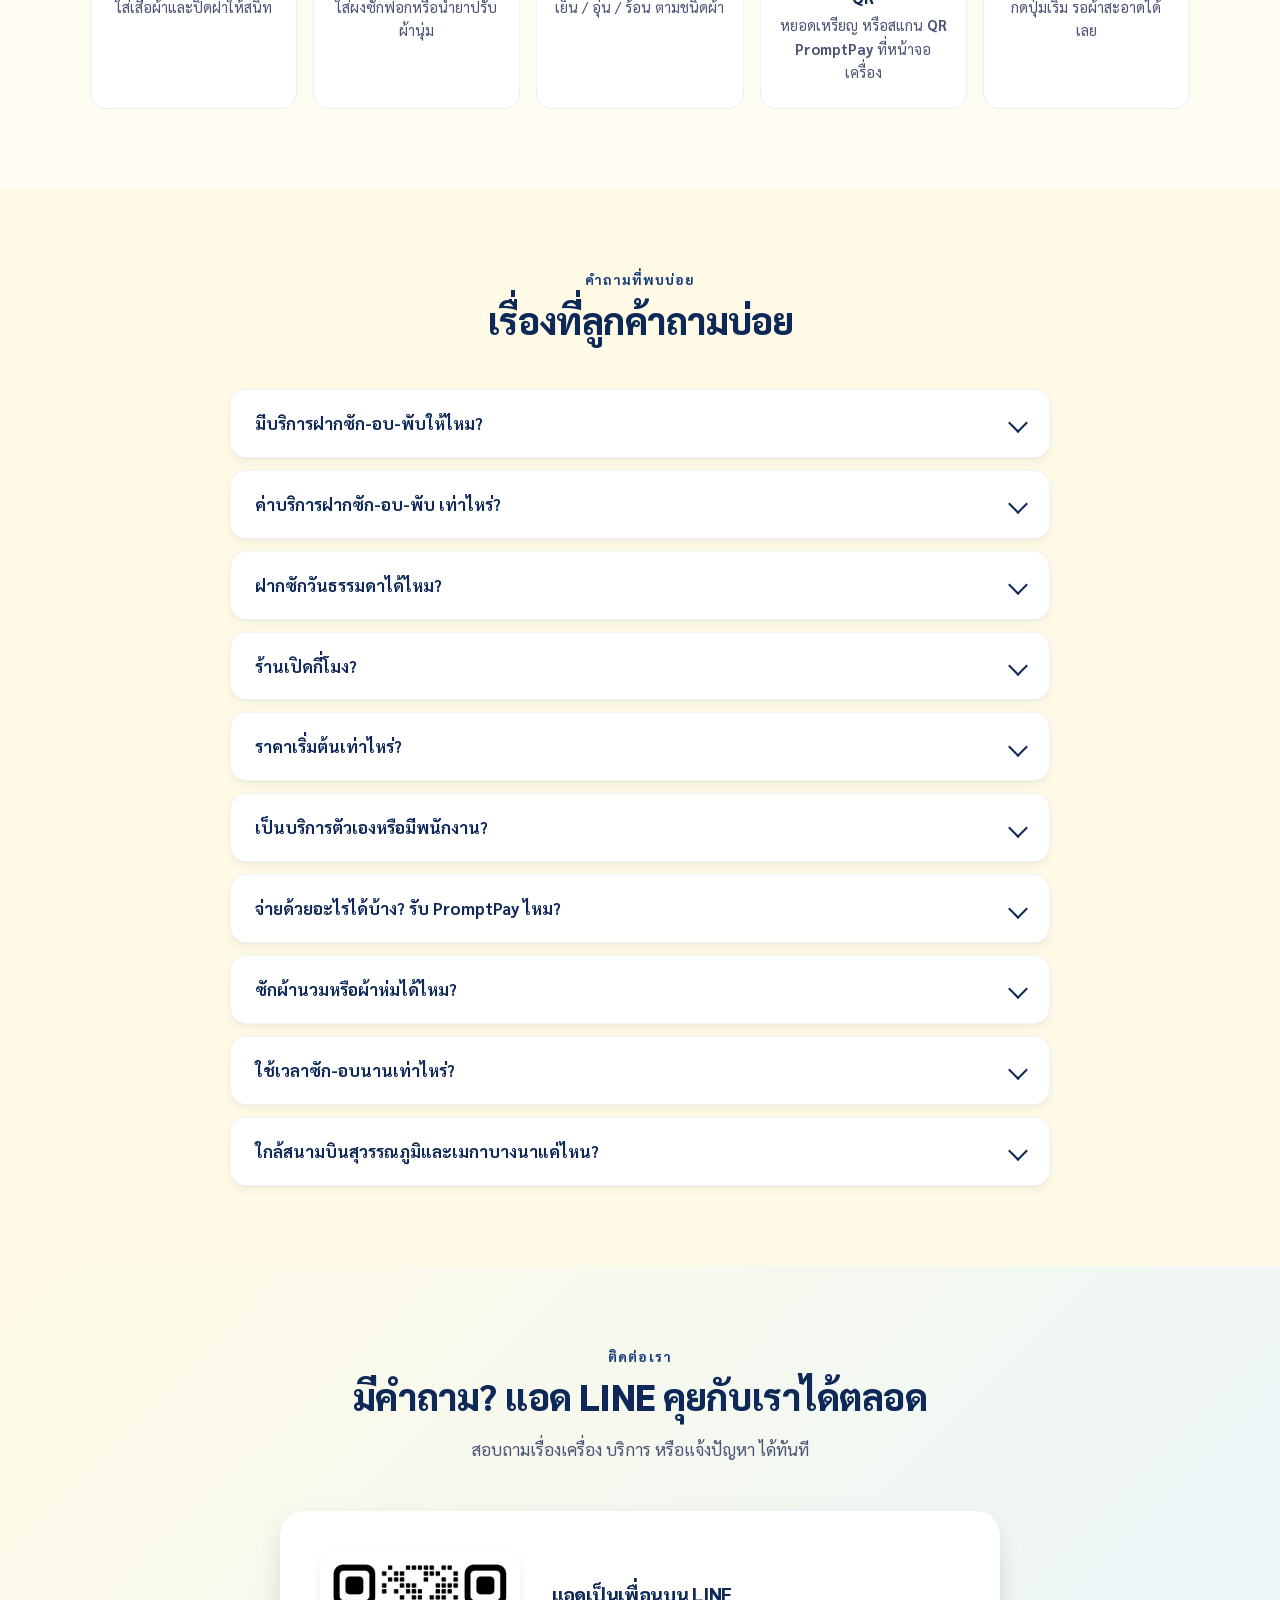
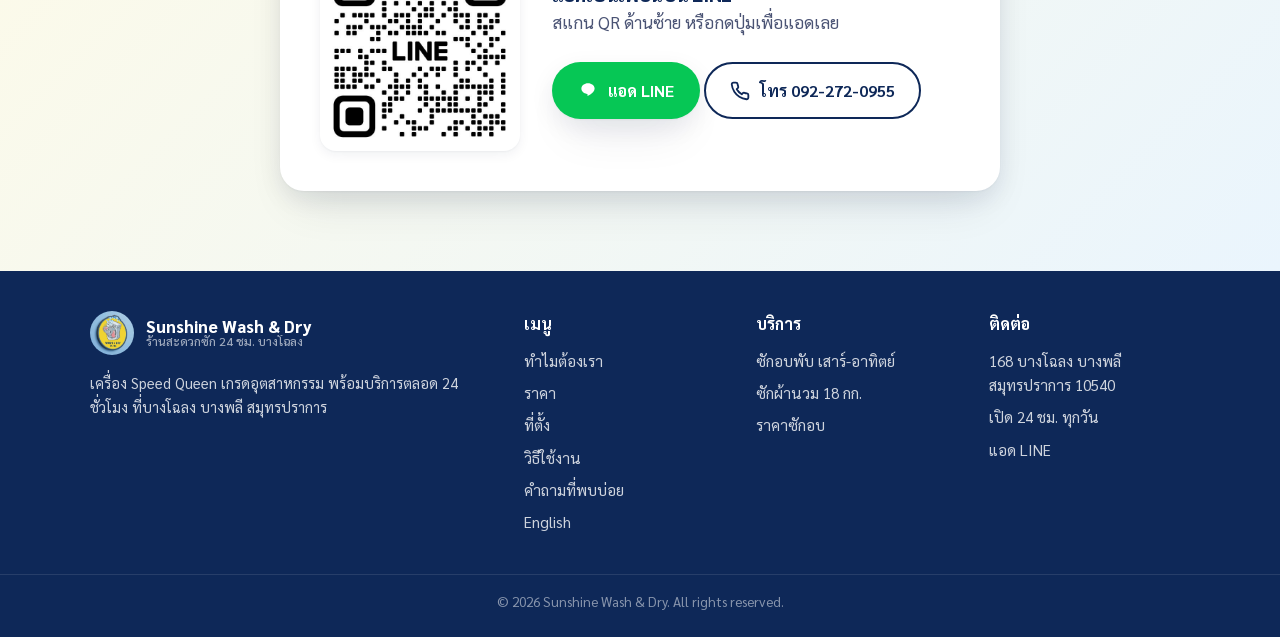
==== commit e2ad1cfc: "Add weekend wash-dry-fold and comforter pages, llms.txt, SEO tests - New Thai and English pages for " ====
--- a/index.html
+++ b/index.html
@@ -3,9 +3,11 @@
 <head>
   <meta charset="utf-8" />
   <meta name="viewport" content="width=device-width, initial-scale=1" />
-
-  <title>ร้านสะดวกซัก บางโฉลง 24 ชม. รับฝากซัก-อบ-พับ ฟรีค่าบริการ | Sunshine Wash & Dry</title>
-  <meta name="description" content="Sunshine Wash & Dry ร้านสะดวกซัก 24 ชม. บางโฉลง บางพลี สมุทรปราการ ★ใหม่ บริการฝากซัก-อบ-พับ ฟรีค่าบริการ ทุกเสาร์-อาทิตย์ 9:00–20:00 จ่ายเฉพาะค่าซัก-อบ เครื่อง Speed Queen รับ QR PromptPay ผ้านวม ใกล้เมกาบางนา/สุวรรณภูมิ" />
+  <meta name="google-site-verification" content="toeO4LQ3YXc5HGexnGvo4_FJbE0k5Vt2F5JPIc_Sjeg" />
+  <meta name="msvalidate.01" content="474941F1CA3A9D814A06816D40AA5BF1" />
+
+  <title>ร้านซักผ้า ร้านสะดวกซัก บางโฉลง บางพลี 24 ชม. | Sunshine</title>
+  <meta name="description" content="ร้านซักผ้าหยอดเหรียญ ร้านสะดวกซัก 24 ชม. บางโฉลง บางพลี Speed Queen เริ่ม 50 บาท จ่าย QR PromptPay ★ฝากซักอบพับ เสาร์-อาทิตย์ 9:00–20:00 ฟรีค่าบริการ" />
   <link rel="canonical" href="https://sunshine-wash-and-dry.cclaundrysystem.com/" />
   <link rel="alternate" hreflang="th" href="https://sunshine-wash-and-dry.cclaundrysystem.com/" />
   <link rel="alternate" hreflang="en" href="https://sunshine-wash-and-dry.cclaundrysystem.com/en/" />
@@ -155,22 +157,92 @@
   </script>
 
   <script type="application/ld+json">
-  {
-    "@context": "https://schema.org",
-    "@type": "FAQPage",
-    "mainEntity": [
-      { "@type": "Question", "name": "มีบริการฝากซัก-อบ-พับให้ไหม?", "acceptedAnswer": { "@type": "Answer", "text": "มี — เปิดบริการฝากซัก-อบ-พับ (Wash Dry Fold) ทุกเสาร์-อาทิตย์ 9:00–20:00 ฟรีค่าบริการ จ่ายเฉพาะค่าซัก-อบเท่านั้น เพียงแอด LINE แล้วส่งรูปตะกร้าผ้าเข้ามา เลือกโปรแกรมซัก-อบที่ต้องการ แม่บ้านจะดูแลซัก อบ พับให้เรียบร้อย แจ้งกลับใน LINE เมื่อเสร็จ มารับก่อน 20:00 หรือมารับหลัง 20:00 บนชั้นวางในร้านก็ได้" } },
-      { "@type": "Question", "name": "เป็นบริการตัวเองหรือมีพนักงาน?", "acceptedAnswer": { "@type": "Answer", "text": "วันธรรมดาเป็นร้านสะดวกซักแบบบริการตัวเอง 100% ตลอด 24 ชั่วโมง ใช้งานง่ายตามขั้นตอนบนเครื่อง ส่วนเสาร์-อาทิตย์ 9:00–20:00 มีแม่บ้านให้บริการฝากซัก-อบ-พับ ฟรีค่าบริการ" } },
-      { "@type": "Question", "name": "ค่าบริการฝากซัก-อบ-พับ เท่าไหร่?", "acceptedAnswer": { "@type": "Answer", "text": "ฟรีค่าบริการรับฝากซัก-อบ-พับ ไม่มีค่าบริการเพิ่มเติม ลูกค้าจ่ายเฉพาะค่าใช้เครื่องซักและเครื่องอบตามตารางราคาเท่านั้น เริ่มต้น 50 บาทสำหรับเครื่องซัก 14 กก. น้ำเย็น และ 50 บาทสำหรับเครื่องอบ 28 นาที" } },
-      { "@type": "Question", "name": "ฝากซักวันธรรมดาได้ไหม?", "acceptedAnswer": { "@type": "Answer", "text": "ปัจจุบันบริการฝากซัก-อบ-พับเปิดเฉพาะเสาร์-อาทิตย์ เวลา 9:00–20:00 วันธรรมดา (จันทร์-ศุกร์) ร้านเปิดแบบบริการตัวเองหยอดเหรียญและ QR PromptPay ตลอด 24 ชั่วโมง" } },
-      { "@type": "Question", "name": "ร้านเปิดกี่โมง?", "acceptedAnswer": { "@type": "Answer", "text": "เปิดให้บริการ 24 ชั่วโมง ทุกวัน ไม่มีวันหยุด สามารถเดินเข้ามาใช้บริการเครื่องซัก-อบเองได้ตลอดเวลา ส่วนบริการฝากซัก-อบ-พับเปิดเฉพาะเสาร์-อาทิตย์ 9:00–20:00" } },
-      { "@type": "Question", "name": "ราคาเริ่มต้นเท่าไหร่?", "acceptedAnswer": { "@type": "Answer", "text": "เครื่องซักผ้า 14 กก. น้ำเย็น เริ่มต้น 50 บาท เครื่องอบผ้า 50 บาท ต่อ 28 นาที บริการฝากซัก-อบ-พับเสาร์-อาทิตย์ ฟรีค่าบริการ" } },
-      { "@type": "Question", "name": "จ่ายด้วยอะไรได้บ้าง รับ PromptPay ไหม?", "acceptedAnswer": { "@type": "Answer", "text": "รับทั้งหยอดเหรียญ (5 และ 10 บาท) และสแกนจ่าย QR PromptPay ผ่านแอปธนาคารทุกธนาคารในไทย ไม่ต้องพกเหรียญหนักกระเป๋าอีกต่อไป" } },
-      { "@type": "Question", "name": "ซักผ้านวมหรือผ้าห่มได้ไหม?", "acceptedAnswer": { "@type": "Answer", "text": "ได้ แนะนำใช้เครื่องขนาด 18 กก. สำหรับผ้านวมและผ้าห่ม เพื่อให้สะอาดและกระจายตัวได้ดี" } },
-      { "@type": "Question", "name": "ใช้เวลาซัก-อบนานเท่าไหร่?", "acceptedAnswer": { "@type": "Answer", "text": "ซักประมาณ 30–45 นาที อบ 28 นาทีต่อรอบ (เพิ่มเวลา 6 นาที 10 บาท) รวมประมาณ 1 ชั่วโมงเศษก็ได้ผ้าหอมสะอาดพร้อมใส่" } },
-      { "@type": "Question", "name": "ใกล้สนามบินสุวรรณภูมิและเมกาบางนาแค่ไหน?", "acceptedAnswer": { "@type": "Answer", "text": "ร้านอยู่ที่บางโฉลง อำเภอบางพลี ห่างเมกาบางนาประมาณ 5 กม. (ขับรถ 10 นาที) ห่างสนามบินสุวรรณภูมิประมาณ 10 กม. (15 นาที) สะดวกสำหรับนักเดินทาง พนักงานสายการบิน และคนทำงานย่านบางนา-ตราด" } }
-    ]
-  }
+{
+  "@context": "https://schema.org",
+  "@type": "FAQPage",
+  "mainEntity": [
+    {
+      "@type": "Question",
+      "name": "มีบริการฝากซัก-อบ-พับให้ไหม?",
+      "acceptedAnswer": {
+        "@type": "Answer",
+        "text": "มี — เปิดบริการ ฝากซัก-อบ-พับ (Wash Dry Fold) ทุกเสาร์-อาทิตย์ 9:00–20:00 ฟรีค่าบริการ จ่ายเฉพาะค่าซัก-อบเท่านั้น เพียง แอด LINE แล้วส่งรูปตะกร้าผ้าพร้อมเลือกโปรแกรม แม่บ้านจะดูแลซัก อบ พับให้เรียบร้อย แจ้งกลับใน LINE เมื่อเสร็จ มารับก่อน 20:00 หรือมารับหลัง 20:00 บนชั้นวางในร้านก็ได้ ดูรายละเอียดใน บริการฝากซัก"
+      }
+    },
+    {
+      "@type": "Question",
+      "name": "ค่าบริการฝากซัก-อบ-พับ เท่าไหร่?",
+      "acceptedAnswer": {
+        "@type": "Answer",
+        "text": "ฟรีค่าบริการรับฝากซัก-อบ-พับ ไม่มีค่าบริการเพิ่มเติม ลูกค้าจ่ายเฉพาะค่าใช้เครื่องซักและเครื่องอบตามตารางราคาเท่านั้น เริ่มต้น 50 บาทสำหรับเครื่องซัก 14 กก. น้ำเย็น และ 50 บาทสำหรับเครื่องอบ 28 นาที"
+      }
+    },
+    {
+      "@type": "Question",
+      "name": "ฝากซักวันธรรมดาได้ไหม?",
+      "acceptedAnswer": {
+        "@type": "Answer",
+        "text": "ปัจจุบันบริการฝากซัก-อบ-พับเปิดเฉพาะ เสาร์-อาทิตย์ เวลา 9:00–20:00 วันธรรมดา (จันทร์-ศุกร์) ร้านเปิดแบบบริการตัวเองหยอดเหรียญและ QR PromptPay ตลอด 24 ชั่วโมง"
+      }
+    },
+    {
+      "@type": "Question",
+      "name": "ร้านเปิดกี่โมง?",
+      "acceptedAnswer": {
+        "@type": "Answer",
+        "text": "เปิดให้บริการ 24 ชั่วโมง ทุกวัน ไม่มีวันหยุด สามารถเดินเข้ามาใช้เครื่องซัก-อบเองได้ตลอดเวลา ส่วน บริการฝากซัก-อบ-พับเปิดเฉพาะเสาร์-อาทิตย์ 9:00–20:00"
+      }
+    },
+    {
+      "@type": "Question",
+      "name": "ราคาเริ่มต้นเท่าไหร่?",
+      "acceptedAnswer": {
+        "@type": "Answer",
+        "text": "เครื่องซักผ้า 14 กก. น้ำเย็น เริ่มต้น 50 บาท เครื่องอบผ้า 50 บาทต่อ 28 นาที บริการฝากซัก-อบ-พับเสาร์-อาทิตย์ ฟรีค่าบริการ ดูตารางราคาเต็มในส่วน ราคา"
+      }
+    },
+    {
+      "@type": "Question",
+      "name": "เป็นบริการตัวเองหรือมีพนักงาน?",
+      "acceptedAnswer": {
+        "@type": "Answer",
+        "text": "วันธรรมดาเป็นบริการตัวเอง 100% ตลอด 24 ชั่วโมง — เพียงเดินเข้าร้าน ใส่ผ้า เลือกโปรแกรม จ่ายด้วยเหรียญหรือ QR PromptPay เสาร์-อาทิตย์ 9:00–20:00 มีแม่บ้านให้บริการ ฝากซัก-อบ-พับ ฟรีค่าบริการ หากมีปัญหา แอด LINE สอบถามได้ตลอด"
+      }
+    },
+    {
+      "@type": "Question",
+      "name": "จ่ายด้วยอะไรได้บ้าง? รับ PromptPay ไหม?",
+      "acceptedAnswer": {
+        "@type": "Answer",
+        "text": "รับทั้ง หยอดเหรียญ (5 และ 10 บาท) และ สแกนจ่าย QR PromptPay ผ่านแอปธนาคารทุกธนาคารในไทย ไม่ต้องพกเหรียญหนักกระเป๋าอีกต่อไป"
+      }
+    },
+    {
+      "@type": "Question",
+      "name": "ซักผ้านวมหรือผ้าห่มได้ไหม?",
+      "acceptedAnswer": {
+        "@type": "Answer",
+        "text": "ได้ แนะนำใช้เครื่องขนาด 18 กก. สำหรับผ้านวมและผ้าห่ม เพื่อให้สะอาดและกระจายตัวได้ดี ดูวิธีและราคาที่หน้า ซักผ้านวม"
+      }
+    },
+    {
+      "@type": "Question",
+      "name": "ใช้เวลาซัก-อบนานเท่าไหร่?",
+      "acceptedAnswer": {
+        "@type": "Answer",
+        "text": "ซักประมาณ 30–45 นาที อบ 28 นาทีต่อรอบ (เพิ่มเวลา 6 นาที 10 บาท) รวมประมาณ 1 ชั่วโมงเศษก็ได้ผ้าหอมสะอาดพร้อมใส่"
+      }
+    },
+    {
+      "@type": "Question",
+      "name": "ใกล้สนามบินสุวรรณภูมิและเมกาบางนาแค่ไหน?",
+      "acceptedAnswer": {
+        "@type": "Answer",
+        "text": "ร้านอยู่ที่บางโฉลง อำเภอบางพลี ห่างเมกาบางนาประมาณ 5 กม. (ขับรถ 10 นาที) ห่างสนามบินสุวรรณภูมิประมาณ 10 กม. (15 นาที) สะดวกสำหรับนักเดินทาง พนักงานสายการบิน และคนทำงานย่านบางนา-ตราด"
+      }
+    }
+  ]
+}
   </script>
 </head>
 <body>
@@ -228,7 +300,7 @@
     <div class="container">
       <div class="hero-content">
         <span class="eyebrow"><span class="dot"></span> เปิด 24 ชม. • รับ PromptPay • บางโฉลง บางพลี</span>
-        <h1>ร้านสะดวกซัก บางโฉลง 24 ชม. — Speed Queen สะอาด ปลอดภัย</h1>
+        <h1>ร้านซักผ้า ร้านสะดวกซัก <span class="nw">บางโฉลง</span> 24 ชม. — Speed Queen สะอาด ปลอดภัย</h1>
         <p class="lead">ซักอบหยอดเหรียญที่ <strong>168 บางโฉลง อำเภอบางพลี สมุทรปราการ</strong> เครื่อง Speed Queen เกรดอุตสาหกรรม จ่ายได้ทั้ง<strong>เหรียญและ QR PromptPay</strong> รับซักผ้านวม ผ้าห่ม สว่างทั้งคืน มีกล้องวงจรปิด ราคาเริ่ม 50 บาท ใกล้เมกาบางนาและสุวรรณภูมิ</p>
         <a class="hero-promo" href="#dropoff">
           <span class="promo-badge">ใหม่</span>
@@ -342,6 +414,8 @@
           </a>
         </div>
 
+        <p class="dropoff-more"><a href="/wash-dry-fold/">ดูรายละเอียด ซักอบพับ ฝากซักผ้า เสาร์-อาทิตย์ →</a></p>
+
         <p class="dropoff-foot">หมดเรื่องกังวลเรื่องซักผ้า — วันหยุดเป็นของคุณคนเดียว 💛</p>
       </div>
     </div>
@@ -392,7 +466,7 @@
       <div class="pricing-grid">
         <div class="price-card">
           <h3><svg width="22" height="22" aria-hidden="true"><use href="#i-washer"/></svg> เครื่องซักผ้า (Washer)</h3>
-          <p class="sub">เลือกอุณหภูมิตามผ้า — เย็น/อุ่น/ร้อน • เครื่อง 18 กก. รองรับ<strong>ผ้านวม ผ้าห่ม ผ้าปูที่นอน</strong></p>
+          <p class="sub">เลือกอุณหภูมิตามผ้า — เย็น/อุ่น/ร้อน • เครื่อง 18 กก. รองรับ<strong>ผ้านวม ผ้าห่ม ผ้าปูที่นอน</strong> (<a href="/comforter-wash/">ซักผ้านวม</a>)</p>
           <table class="price-table">
             <thead>
               <tr><th>ขนาดเครื่อง</th><th>น้ำเย็น</th><th>น้ำอุ่น</th><th>น้ำร้อน</th></tr>
@@ -488,7 +562,7 @@
         <details class="faq-item"><summary>ราคาเริ่มต้นเท่าไหร่?</summary><div class="answer">เครื่องซักผ้า 14 กก. น้ำเย็น เริ่มต้น 50 บาท เครื่องอบผ้า 50 บาทต่อ 28 นาที บริการฝากซัก-อบ-พับเสาร์-อาทิตย์ <strong>ฟรีค่าบริการ</strong> ดูตารางราคาเต็มในส่วน <a href="#pricing">ราคา</a></div></details>
         <details class="faq-item"><summary>เป็นบริการตัวเองหรือมีพนักงาน?</summary><div class="answer"><strong>วันธรรมดาเป็นบริการตัวเอง 100%</strong> ตลอด 24 ชั่วโมง — เพียงเดินเข้าร้าน ใส่ผ้า เลือกโปรแกรม จ่ายด้วยเหรียญหรือ QR PromptPay <br><br><strong>เสาร์-อาทิตย์ 9:00–20:00</strong> มีแม่บ้านให้บริการ <a href="#dropoff">ฝากซัก-อบ-พับ ฟรีค่าบริการ</a> หากมีปัญหา <a href="https://lin.ee/V77IMtH" target="_blank" rel="noopener">แอด LINE</a> สอบถามได้ตลอด</div></details>
         <details class="faq-item"><summary>จ่ายด้วยอะไรได้บ้าง? รับ PromptPay ไหม?</summary><div class="answer">รับทั้ง <strong>หยอดเหรียญ</strong> (5 และ 10 บาท) และ <strong>สแกนจ่าย QR PromptPay</strong> ผ่านแอปธนาคารทุกธนาคารในไทย ไม่ต้องพกเหรียญหนักกระเป๋าอีกต่อไป</div></details>
-        <details class="faq-item"><summary>ซักผ้านวมหรือผ้าห่มได้ไหม?</summary><div class="answer">ได้ แนะนำใช้เครื่องขนาด 18 กก. สำหรับผ้านวมและผ้าห่ม เพื่อให้สะอาดและกระจายตัวได้ดี</div></details>
+        <details class="faq-item"><summary>ซักผ้านวมหรือผ้าห่มได้ไหม?</summary><div class="answer">ได้ แนะนำใช้เครื่องขนาด 18 กก. สำหรับผ้านวมและผ้าห่ม เพื่อให้สะอาดและกระจายตัวได้ดี ดูวิธีและราคาที่หน้า <a href="/comforter-wash/">ซักผ้านวม</a></div></details>
         <details class="faq-item"><summary>ใช้เวลาซัก-อบนานเท่าไหร่?</summary><div class="answer">ซักประมาณ 30–45 นาที อบ 28 นาทีต่อรอบ (เพิ่มเวลา 6 นาที 10 บาท) รวมประมาณ 1 ชั่วโมงเศษก็ได้ผ้าหอมสะอาดพร้อมใส่</div></details>
         <details class="faq-item"><summary>ใกล้สนามบินสุวรรณภูมิและเมกาบางนาแค่ไหน?</summary><div class="answer">ร้านอยู่ที่บางโฉลง อำเภอบางพลี ห่าง<strong>เมกาบางนา</strong>ประมาณ 5 กม. (ขับรถ 10 นาที) ห่าง<strong>สนามบินสุวรรณภูมิ</strong>ประมาณ 10 กม. (15 นาที) สะดวกสำหรับนักเดินทาง พนักงานสายการบิน และคนทำงานย่านบางนา-ตราด</div></details>
       </div>
@@ -543,6 +617,14 @@
       </ul>
     </div>
     <div>
+      <h4>บริการ</h4>
+      <ul>
+        <li><a href="/wash-dry-fold/">ซักอบพับ เสาร์-อาทิตย์</a></li>
+        <li><a href="/comforter-wash/">ซักผ้านวม 18 กก.</a></li>
+        <li><a href="#pricing">ราคาซักอบ</a></li>
+      </ul>
+    </div>
+    <div>
       <h4>ติดต่อ</h4>
       <ul>
         <li>168 บางโฉลง บางพลี<br />สมุทรปราการ 10540</li>
--- a/styles.css
+++ b/styles.css
@@ -565,7 +565,8 @@
 
 /* ========== FOOTER ========== */
 .site-footer { background: var(--blue-deep); color: rgba(255,255,255,0.8); padding: 40px 0 24px; }
-.site-footer .container { display: grid; grid-template-columns: 2fr 1fr 1fr; gap: 32px; }
+.site-footer .container { display: grid; grid-template-columns: 2fr 1fr 1fr 1fr; gap: 32px; }
+@media (max-width: 900px) and (min-width: 641px) { .site-footer .container { grid-template-columns: 1fr 1fr; } }
 @media (max-width: 640px) { .site-footer .container { grid-template-columns: 1fr; } }
 .site-footer .brand-name { color: var(--white); }
 .site-footer .brand-name small { color: rgba(255,255,255,0.6); }
@@ -584,3 +585,12 @@
   *, *::before, *::after { transition: none !important; animation: none !important; }
   html { scroll-behavior: auto; }
 }
+
+/* Service pages (generated by scripts/build.mjs) */
+.crumbs { font-size: 0.88rem; color: var(--ink-soft); margin-bottom: 12px; }
+.crumbs a { color: var(--blue); }
+.related { padding: 32px 0 48px; }
+.related p { text-align: center; color: var(--ink-soft); margin: 0; }
+.related a, .dropoff-more a { color: var(--blue); font-weight: 700; }
+.dropoff-more { text-align: center; margin: 18px 0 0; }
+.nw { white-space: nowrap; }
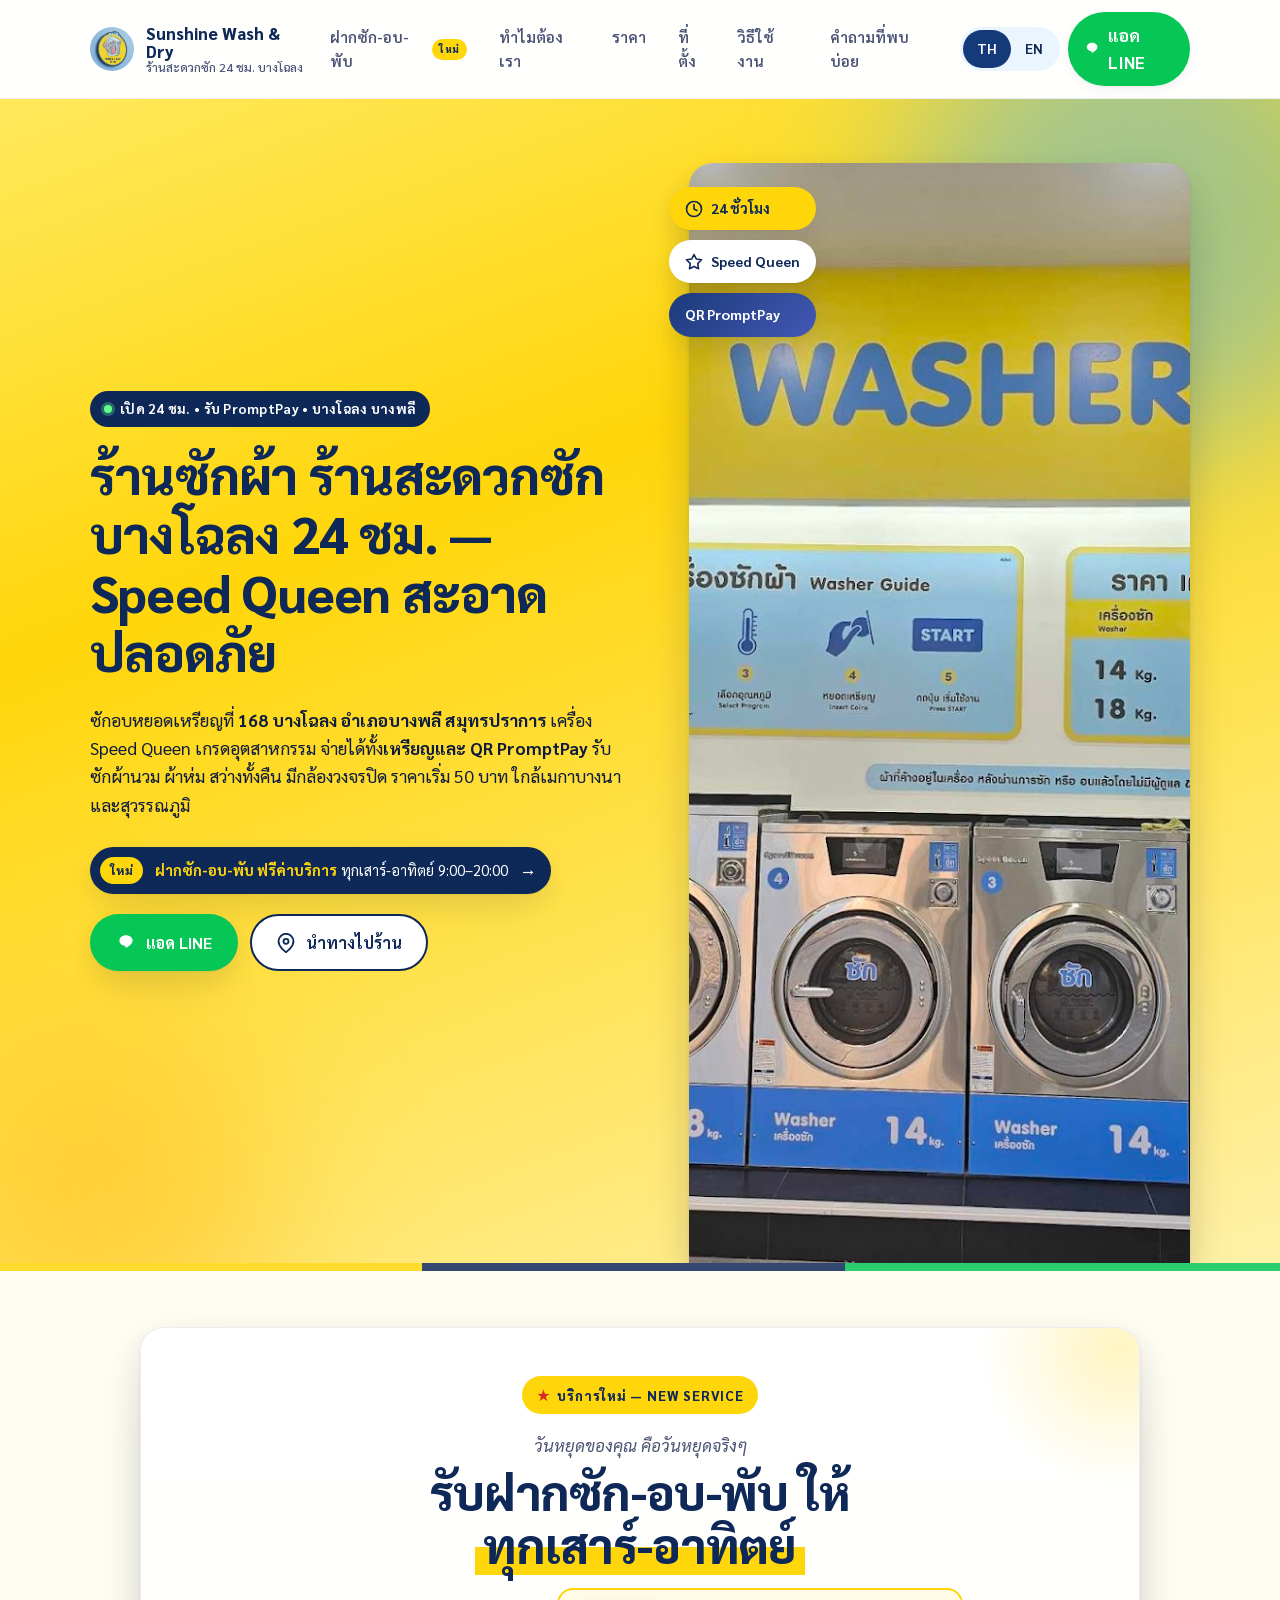
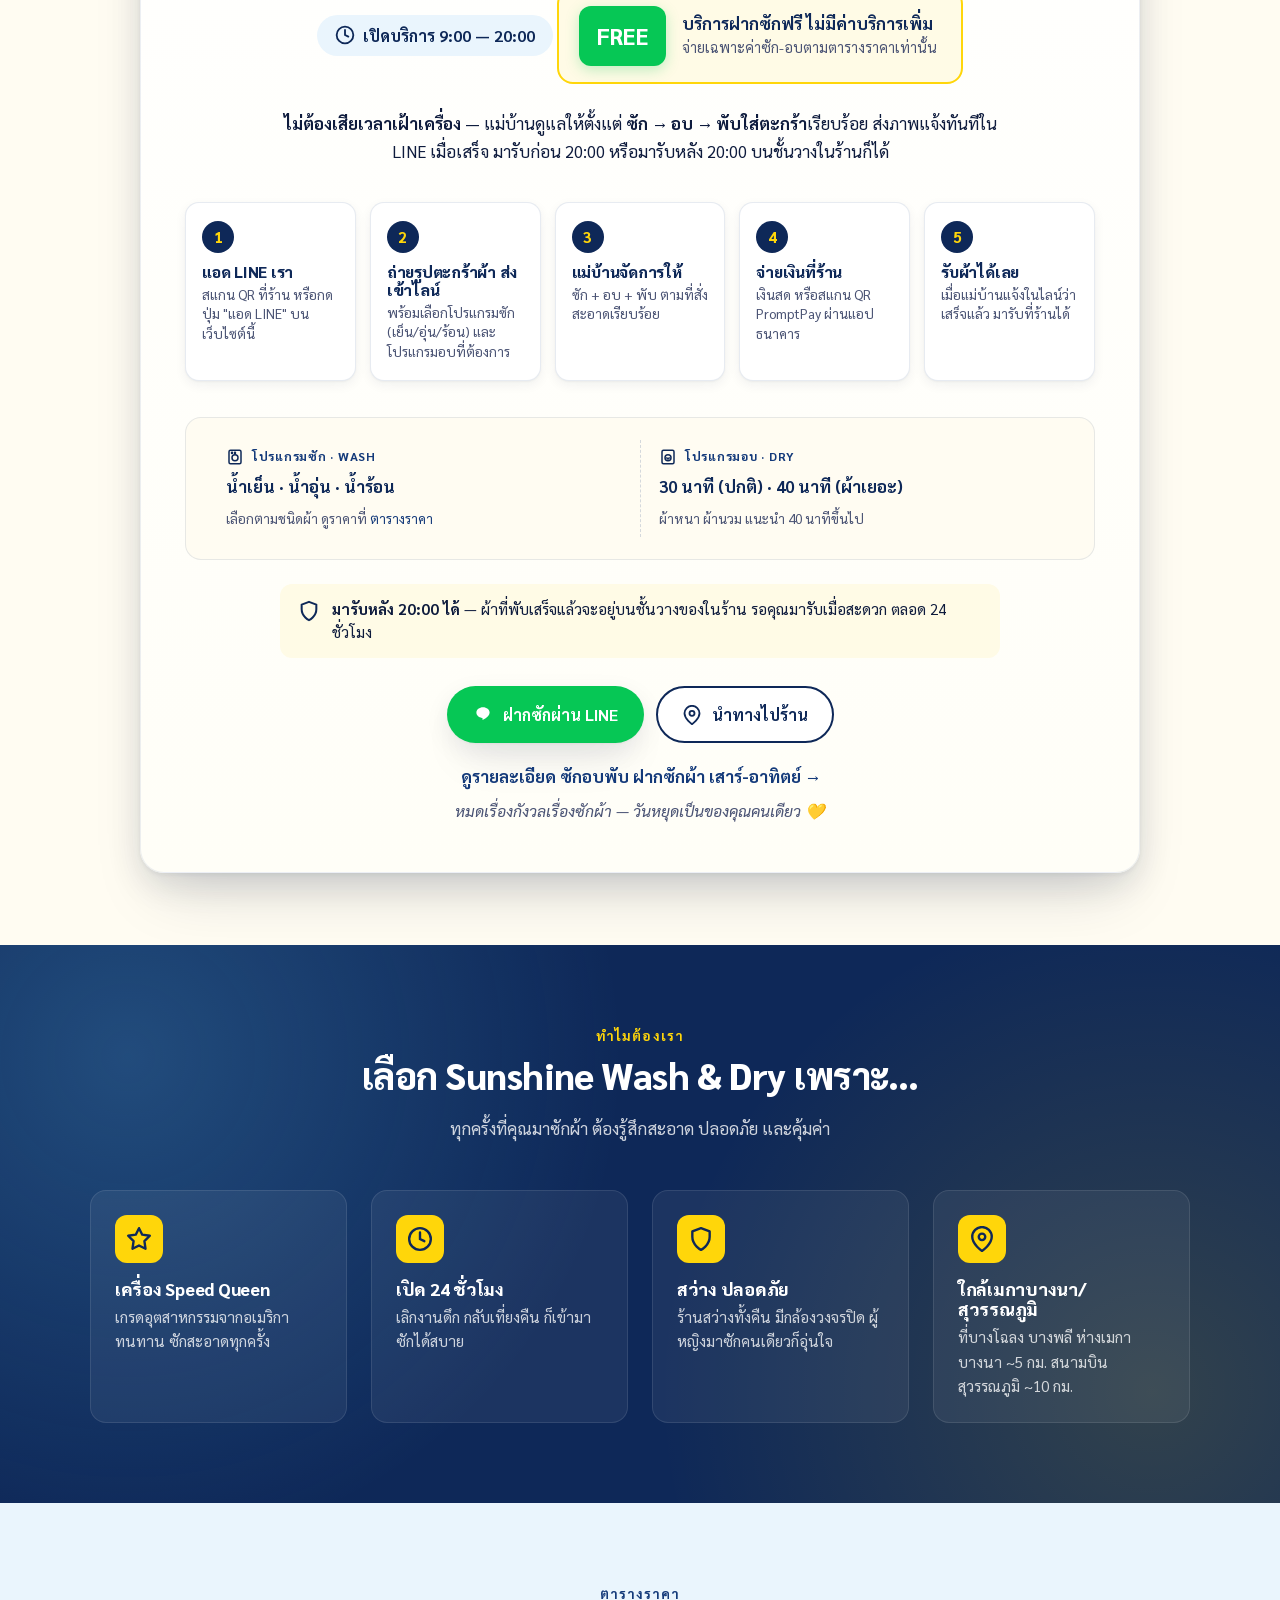
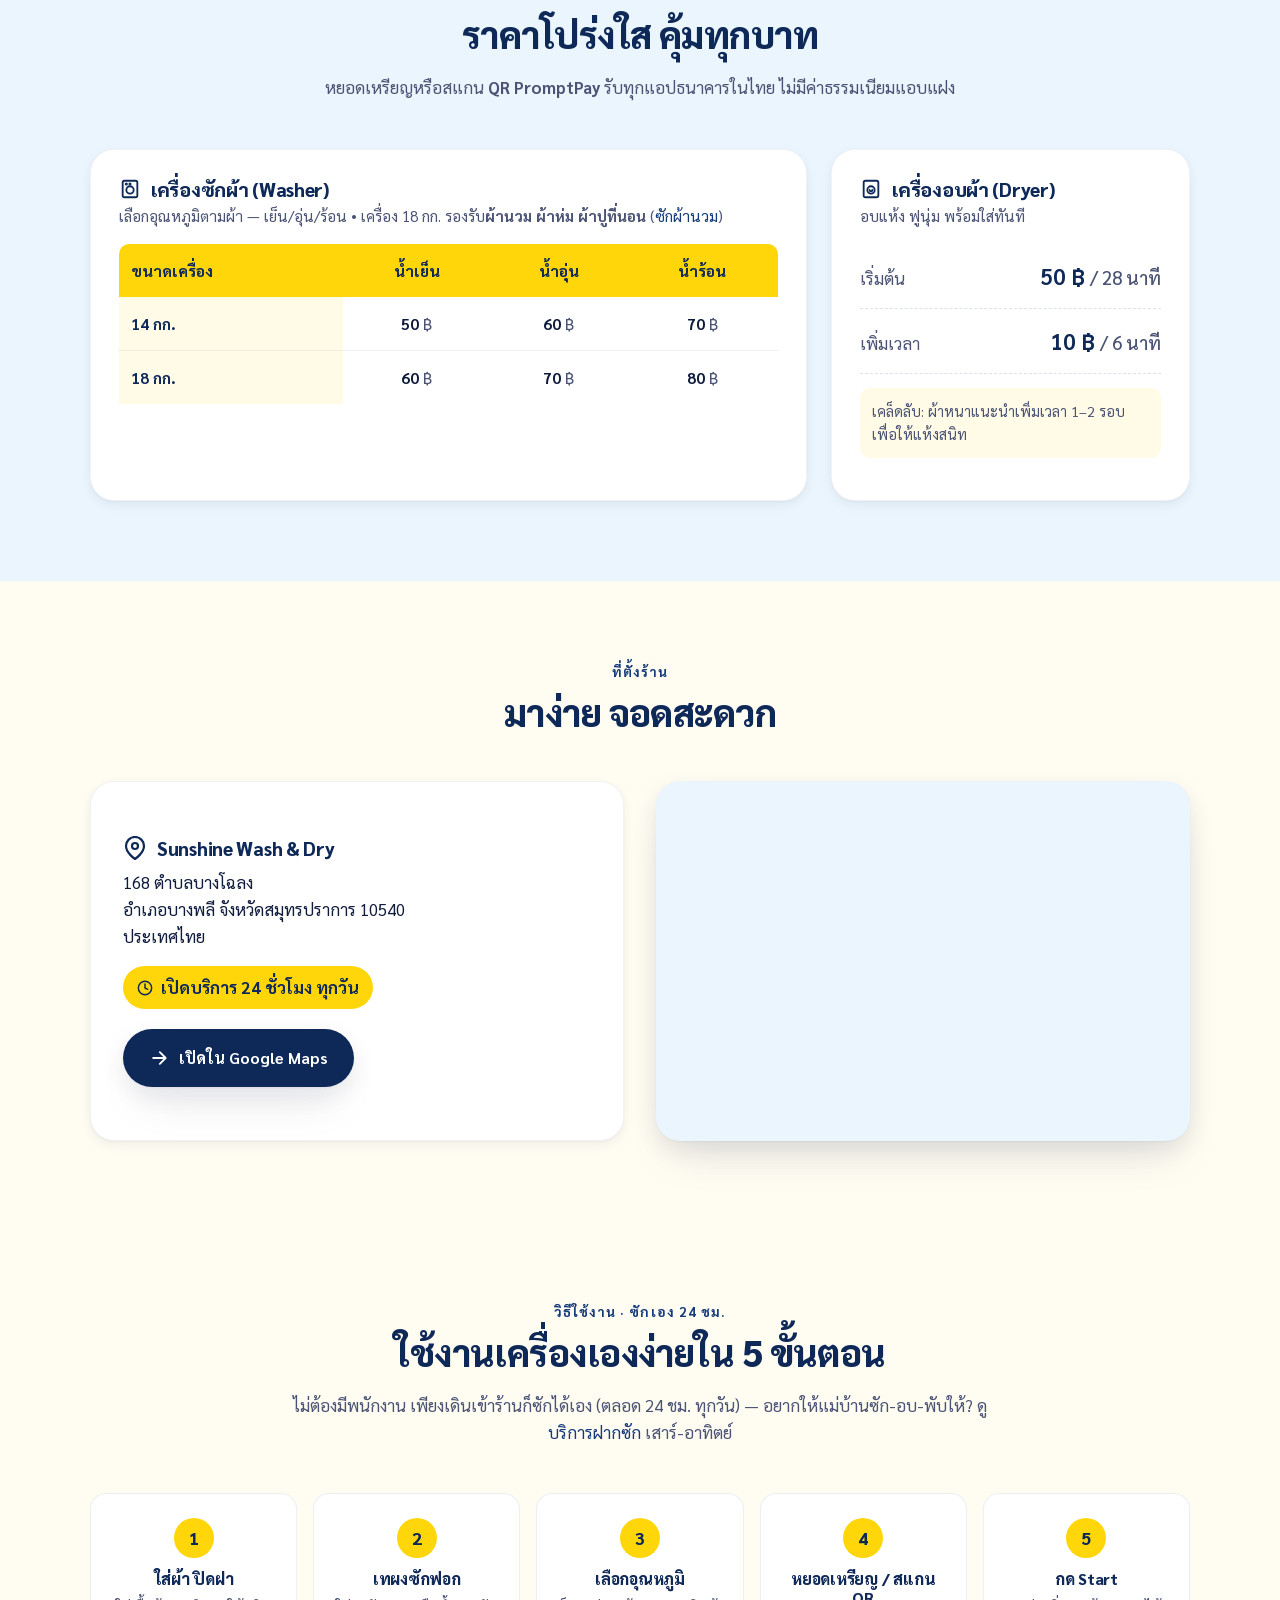
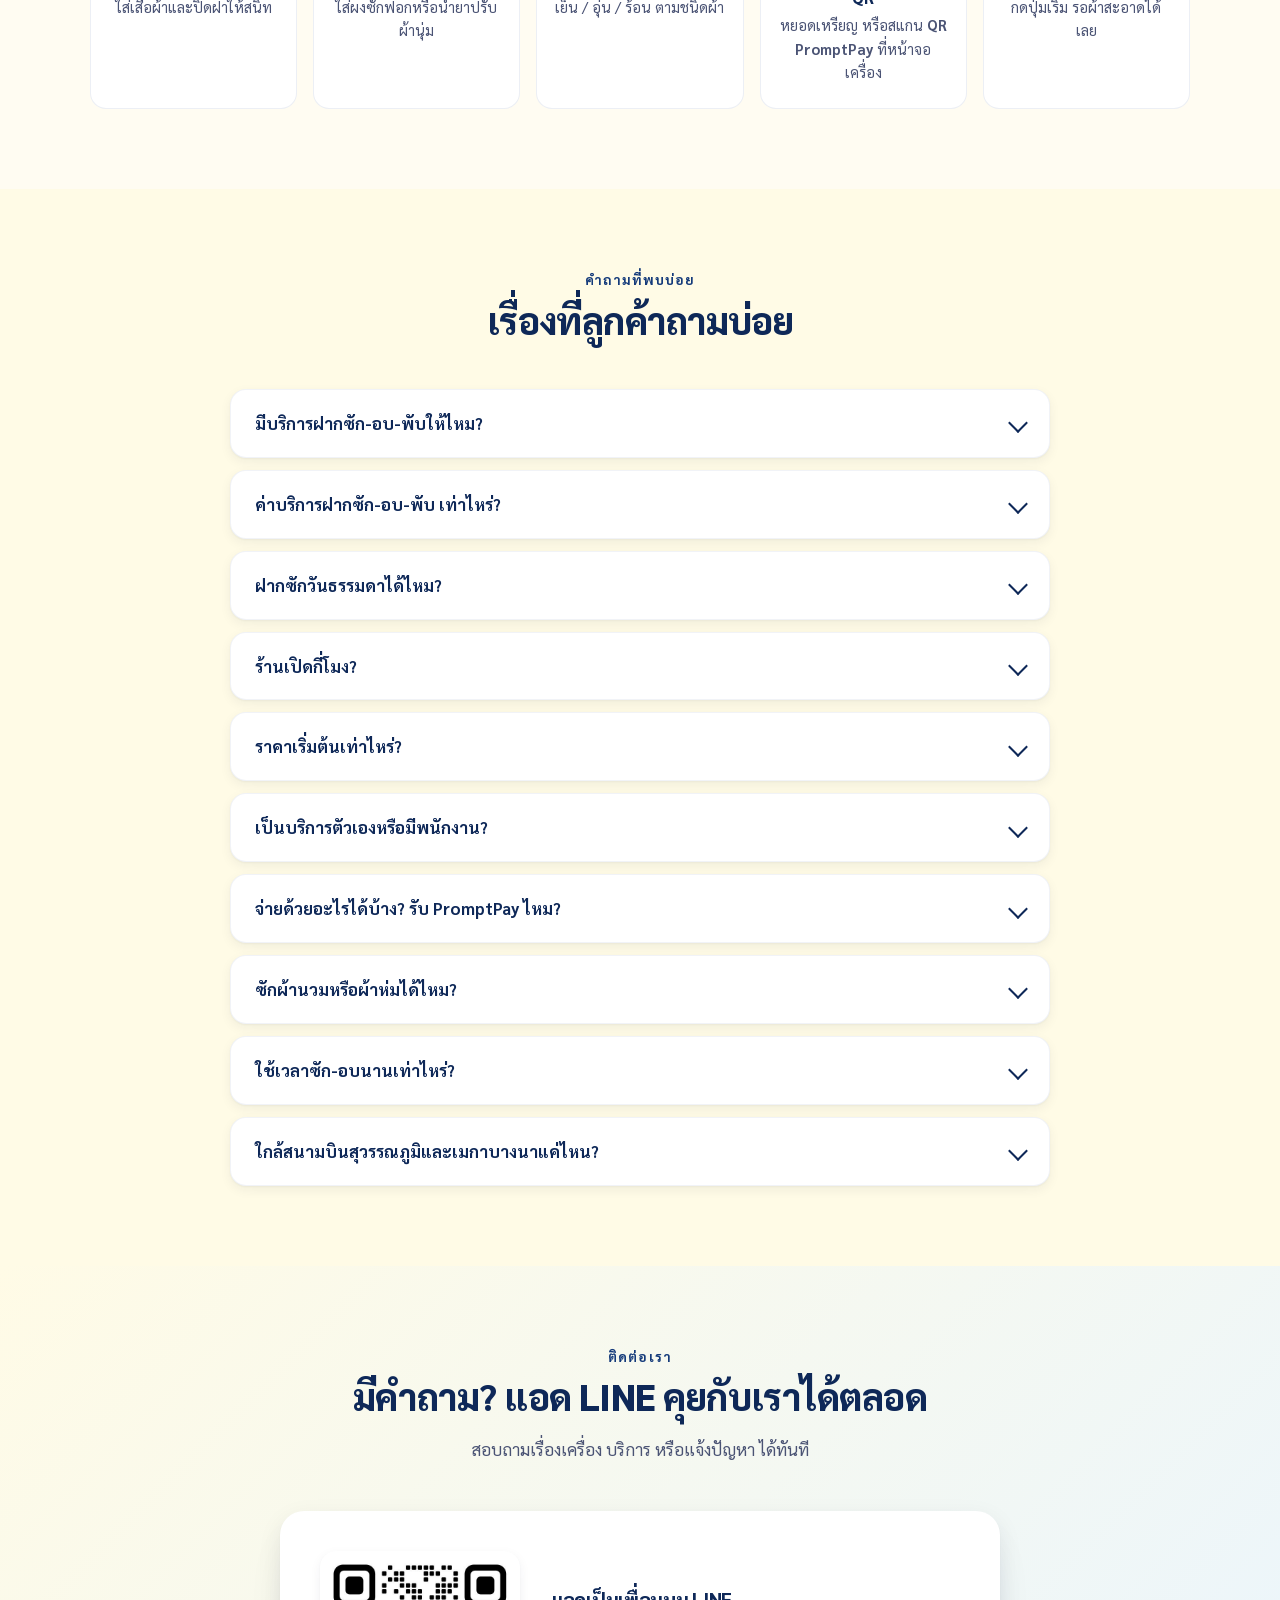
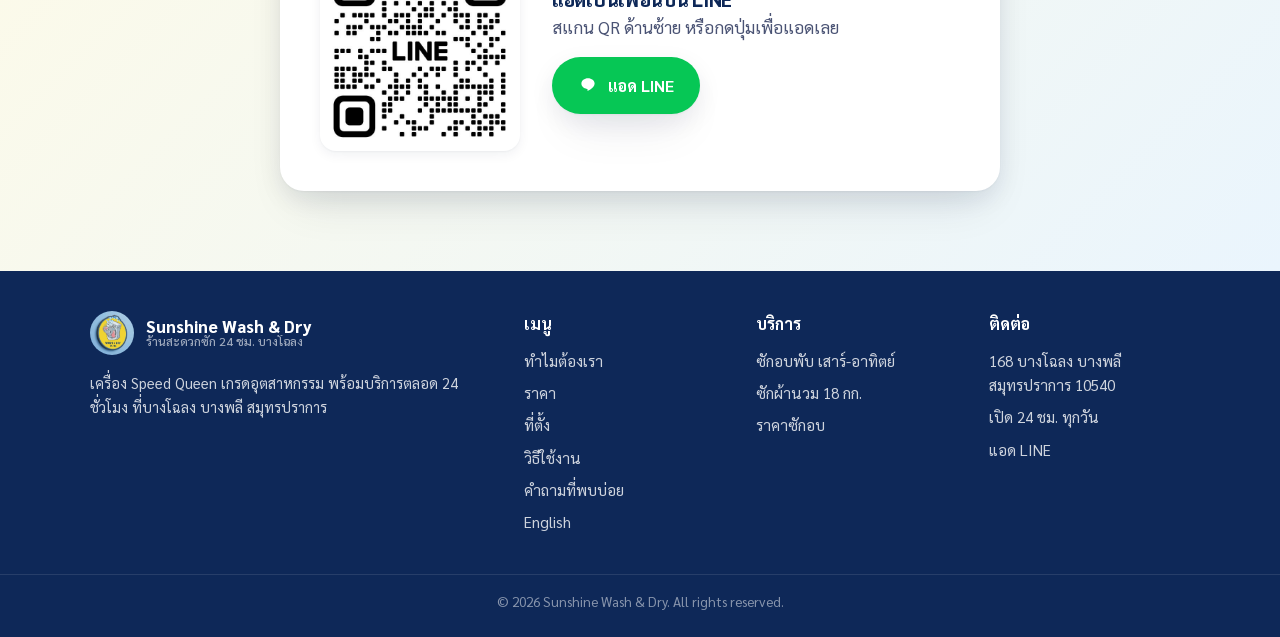
==== commit fef5983d: "Remove phone number from the website The owner wants LINE Official as the only contact. Call buttons" ====
--- a/index.html
+++ b/index.html
@@ -64,7 +64,6 @@
     "currenciesAccepted": "THB",
     "paymentAccepted": "Cash, Coins, PromptPay, QR Code",
     "knowsLanguage": ["th", "en"],
-    "telephone": "+66922720955",
     "address": {
       "@type": "PostalAddress",
       "streetAddress": "168 Bang Chalong",
@@ -98,7 +97,6 @@
       {
         "@type": "ContactPoint",
         "contactType": "customer service",
-        "telephone": "+66922720955",
         "url": "https://lin.ee/V77IMtH",
         "availableLanguage": ["th","en"]
       }
@@ -408,9 +406,9 @@
             <svg aria-hidden="true"><use href="#i-line"/></svg>
             ฝากซักผ่าน LINE
           </a>
-          <a class="btn btn-outline" href="tel:+66922720955">
-            <svg aria-hidden="true"><use href="#i-phone"/></svg>
-            โทร 092-272-0955
+          <a class="btn btn-outline" href="https://maps.app.goo.gl/qasTNTg1pb59pZQq6" target="_blank" rel="noopener">
+            <svg aria-hidden="true"><use href="#i-pin"/></svg>
+            นำทางไปร้าน
           </a>
         </div>
 
@@ -586,10 +584,6 @@
             <svg aria-hidden="true"><use href="#i-line"/></svg>
             แอด LINE
           </a>
-          <a class="btn btn-outline" href="tel:+66922720955" style="margin-top:10px;">
-            <svg aria-hidden="true"><use href="#i-phone"/></svg>
-            โทร 092-272-0955
-          </a>
         </div>
       </div>
     </div>
